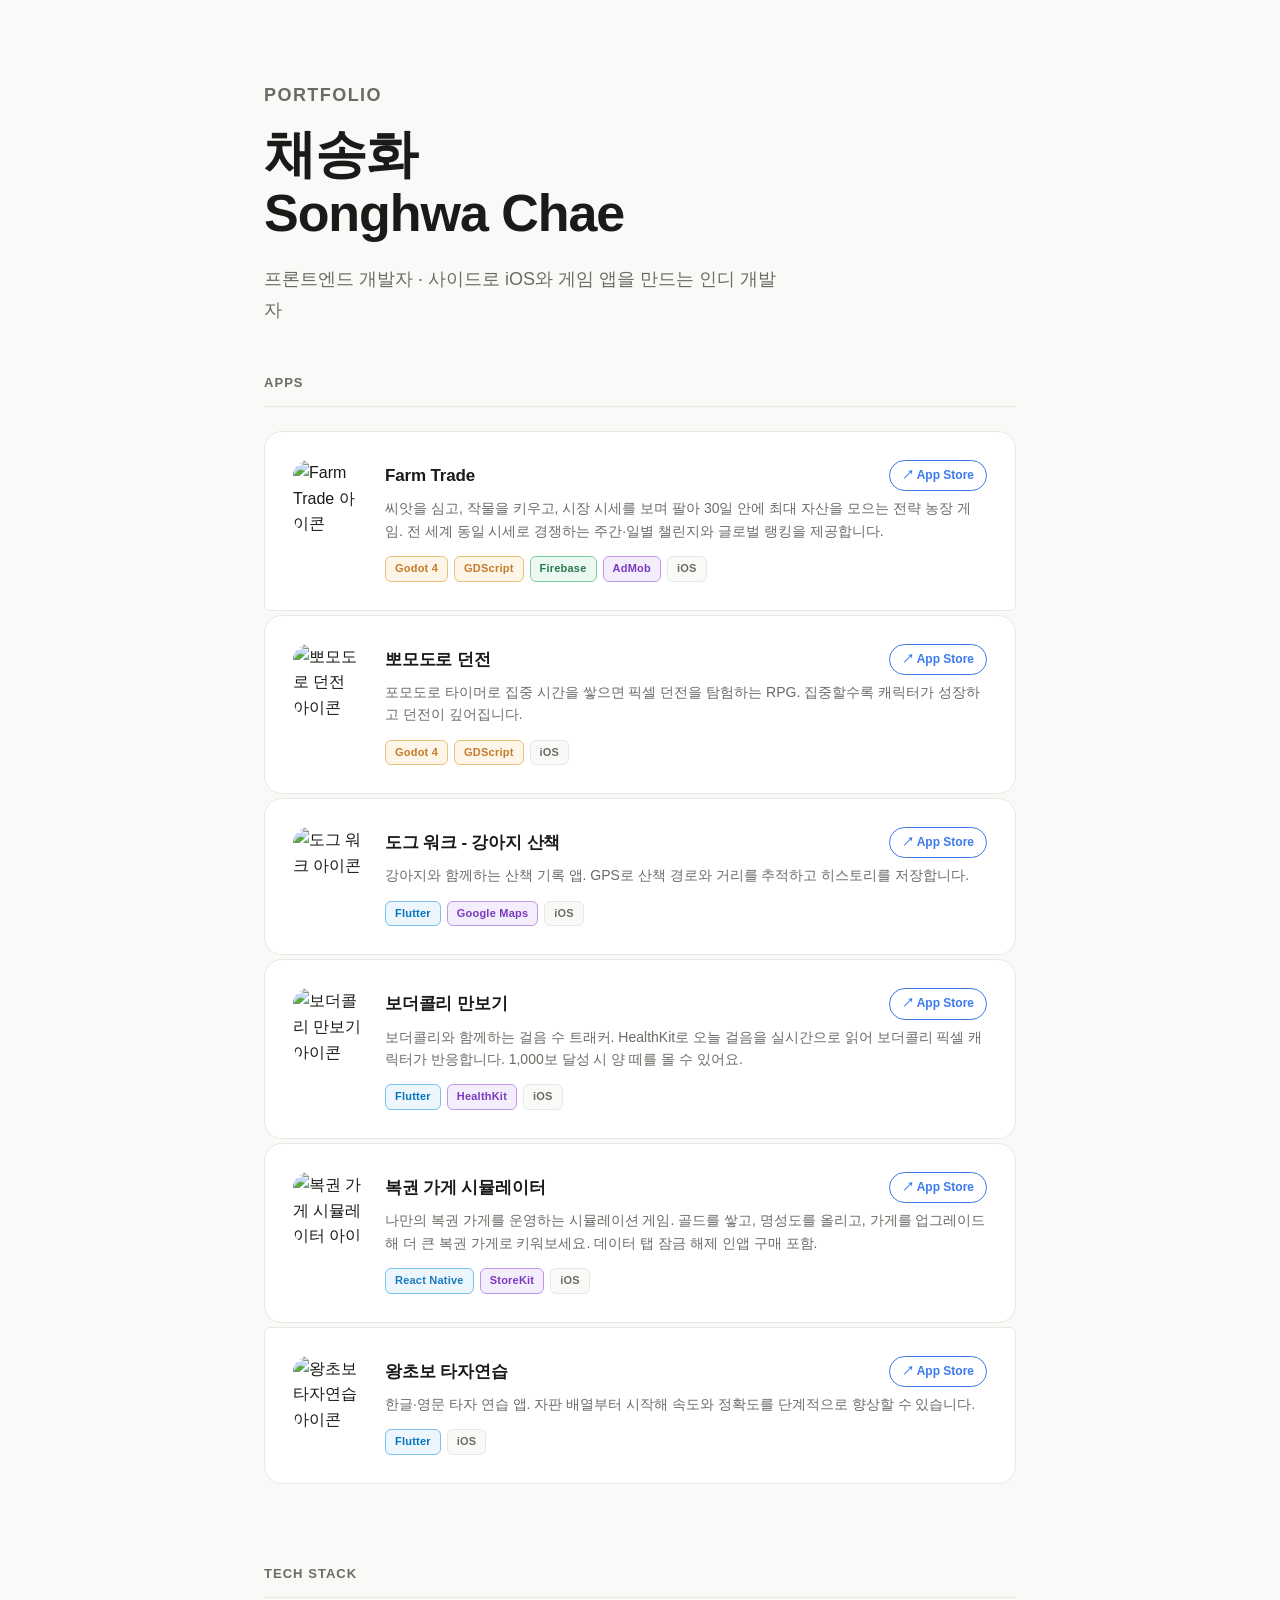
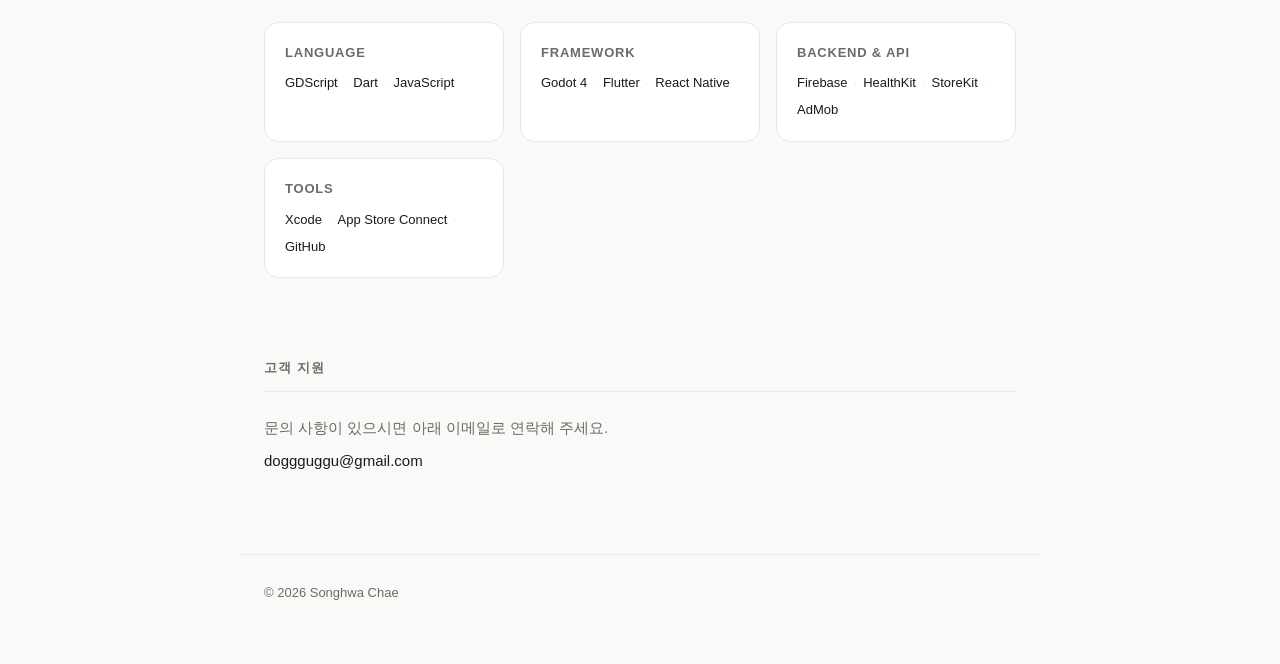
==== index.html @ bf47392e "Add files via upload" ====
<!DOCTYPE html>
<html lang="ko">
<head>
  <meta charset="UTF-8">
  <meta name="viewport" content="width=device-width, initial-scale=1.0">
  <title>Songhwa Chae — iOS & Game Developer</title>
  <meta name="description" content="채송화의 앱 포트폴리오 — iOS와 게임 앱을 만드는 인디 개발자입니다.">
  <style>
    :root {
      --bg: #f9f9f7;
      --surface: #ffffff;
      --border: #e8e8e4;
      --ink: #1a1a18;
      --muted: #6b6b66;
      --accent: #3d7aed;
      --radius: 18px;
    }
    @media (prefers-color-scheme: dark) {
      :root {
        --bg: #141412;
        --surface: #1e1e1c;
        --border: #2e2e2a;
        --ink: #f0f0ec;
        --muted: #9a9a94;
      }
    }

    * { box-sizing: border-box; margin: 0; padding: 0; }

    body {
      font-family: -apple-system, BlinkMacSystemFont, "Helvetica Neue", sans-serif;
      background: var(--bg);
      color: var(--ink);
      line-height: 1.6;
    }

    /* ── Hero ── */
    .hero {
      max-width: 800px;
      margin: 0 auto;
      padding: 80px 24px 48px;
    }
    .hero-label {
      font-size: 13px;
      font-weight: 600;
      letter-spacing: .08em;
      text-transform: uppercase;
      color: var(--accent);
      margin-bottom: 14px;
    }
    .hero h1 {
      font-size: clamp(32px, 6vw, 52px);
      font-weight: 700;
      letter-spacing: -.02em;
      line-height: 1.15;
      margin-bottom: 20px;
    }
    .hero p {
      font-size: 18px;
      color: var(--muted);
      max-width: 520px;
      line-height: 1.7;
    }

    /* ── Section ── */
    section {
      max-width: 800px;
      margin: 0 auto;
      padding: 0 24px 80px;
    }
    .section-title {
      font-size: 13px;
      font-weight: 600;
      letter-spacing: .08em;
      text-transform: uppercase;
      color: var(--muted);
      margin-bottom: 24px;
      padding-bottom: 12px;
      border-bottom: 1px solid var(--border);
    }

    /* ── App Cards ── */
    .apps {
      display: flex;
      flex-direction: column;
      gap: 2px;
    }
    .app-card {
      background: var(--surface);
      border: 1px solid var(--border);
      border-radius: var(--radius);
      padding: 28px 28px;
      display: grid;
      grid-template-columns: 72px 1fr;
      gap: 20px;
      align-items: start;
      transition: box-shadow .15s;
    }
    .app-card:first-child { border-radius: var(--radius) var(--radius) 6px 6px; }
    .app-card:last-child  { border-radius: 6px 6px var(--radius) var(--radius); }
    .app-card:only-child  { border-radius: var(--radius); }
    .app-card:not(:first-child) { margin-top: 2px; }
    .app-card:hover { box-shadow: 0 4px 20px rgba(0,0,0,.08); z-index: 1; position: relative; }

    .app-icon {
      width: 72px;
      height: 72px;
      border-radius: 16px;
      object-fit: cover;
      flex-shrink: 0;
    }
    .app-body {}
    .app-header {
      display: flex;
      align-items: center;
      justify-content: space-between;
      gap: 12px;
      flex-wrap: wrap;
      margin-bottom: 6px;
    }
    .app-name {
      font-size: 17px;
      font-weight: 700;
      letter-spacing: -.01em;
    }
    .app-store-btn {
      display: inline-flex;
      align-items: center;
      gap: 5px;
      font-size: 12px;
      font-weight: 600;
      color: var(--accent);
      text-decoration: none;
      padding: 5px 12px;
      border: 1.5px solid var(--accent);
      border-radius: 20px;
      white-space: nowrap;
      transition: background .15s, color .15s;
      flex-shrink: 0;
    }
    .app-store-btn:hover {
      background: var(--accent);
      color: #fff;
    }
    .app-desc {
      font-size: 14px;
      color: var(--muted);
      margin-bottom: 14px;
      line-height: 1.6;
    }
    .tags {
      display: flex;
      flex-wrap: wrap;
      gap: 6px;
    }
    .tag {
      font-size: 11px;
      font-weight: 600;
      padding: 3px 9px;
      border-radius: 6px;
      background: var(--bg);
      border: 1px solid var(--border);
      color: var(--muted);
      letter-spacing: .02em;
    }
    .tag.engine  { color: #c27c2a; border-color: #e8c07a; background: #fdf6e8; }
    .tag.swift   { color: #d95e2a; border-color: #f4b08a; background: #fef2ec; }
    .tag.flutter { color: #0474bc; border-color: #7ac0f0; background: #edf6fd; }
    .tag.db      { color: #2a7a4f; border-color: #7acca0; background: #ecf9f2; }
    .tag.api     { color: #7a3abf; border-color: #c097e8; background: #f4edfb; }
    .tag.rn      { color: #1a7abf; border-color: #7ac4f0; background: #edf6fd; }
    @media (prefers-color-scheme: dark) {
      .tag.engine  { background: #2a1e08; border-color: #5c4010; color: #e0aa50; }
      .tag.swift   { background: #2a1208; border-color: #6a2e10; color: #f08060; }
      .tag.flutter { background: #081828; border-color: #104868; color: #60b8f0; }
      .tag.db      { background: #082018; border-color: #104830; color: #60c890; }
      .tag.api     { background: #180828; border-color: #401868; color: #c080f0; }
      .tag.rn      { background: #081828; border-color: #104868; color: #60b8f0; }
    }

    /* ── Skills ── */
    .skills-grid {
      display: grid;
      grid-template-columns: repeat(auto-fill, minmax(220px, 1fr));
      gap: 16px;
    }
    .skill-card {
      background: var(--surface);
      border: 1px solid var(--border);
      border-radius: 14px;
      padding: 20px;
    }
    .skill-card h3 {
      font-size: 13px;
      font-weight: 700;
      color: var(--muted);
      text-transform: uppercase;
      letter-spacing: .06em;
      margin-bottom: 10px;
    }
    .skill-list {
      display: flex;
      flex-wrap: wrap;
      gap: 6px;
    }
    .skill-item {
      font-size: 13px;
      font-weight: 500;
      color: var(--ink);
    }
    .skill-item::after { content: "·"; margin-left: 6px; color: var(--border); }
    .skill-item:last-child::after { display: none; }

    /* ── Support ── */
    .support-links {
      display: flex;
      flex-direction: column;
      gap: 2px;
    }
    .support-row {
      display: flex;
      align-items: center;
      justify-content: space-between;
      padding: 18px 22px;
      background: var(--surface);
      border: 1px solid var(--border);
      border-radius: 6px;
      text-decoration: none;
      color: var(--ink);
      font-size: 15px;
      transition: background .12s;
    }
    .support-row:first-child { border-radius: var(--radius) var(--radius) 6px 6px; }
    .support-row:last-child  { border-radius: 6px 6px var(--radius) var(--radius); }
    .support-row:hover { background: var(--bg); }
    .support-row span { color: var(--muted); font-size: 18px; }
    .support-app-name { font-weight: 600; }
    .support-sub { font-size: 13px; color: var(--muted); margin-top: 2px; }

    /* ── Footer ── */
    footer {
      max-width: 800px;
      margin: 0 auto;
      padding: 0 24px 60px;
      display: flex;
      align-items: center;
      justify-content: space-between;
      flex-wrap: wrap;
      gap: 12px;
      border-top: 1px solid var(--border);
      padding-top: 28px;
    }
    footer p { font-size: 13px; color: var(--muted); }
    footer a { color: var(--muted); text-decoration: none; font-size: 13px; }
    footer a:hover { color: var(--ink); }
    .footer-links { display: flex; gap: 20px; }

    /* ── Support ── */
    .support-card-text {
      font-size: 15px;
      color: var(--muted);
      line-height: 1.6;
      margin-bottom: 8px;
    }
    .support-email {
      font-size: 15px;
      color: var(--ink);
      user-select: all;
    }

    @media (max-width: 520px) {
      .app-card {
        grid-template-columns: 56px 1fr;
        gap: 14px;
        padding: 20px;
      }
      .app-icon { width: 56px; height: 56px; border-radius: 12px; }
      .hero { padding: 56px 20px 36px; }
      section { padding: 0 20px 60px; }
    }
  </style>
</head>
<body>

  <!-- Hero -->
  <div class="hero">
    <p class="hero-label">Portfolio</p>
    <h1>채송화<br>Songhwa Chae</h1>
    <p>프론트엔드 개발자 · 사이드로 iOS와 게임 앱을 만드는 인디 개발자</p>
  </div>

  <!-- Apps -->
  <section>
    <p class="section-title">Apps</p>
    <div class="apps">

      <!-- Farm Trade -->
      <div class="app-card">
        <img class="app-icon" src="icons/farmtrade.png" alt="Farm Trade 아이콘">
        <div class="app-body">
          <div class="app-header">
            <span class="app-name">Farm Trade</span>
            <a class="app-store-btn" href="https://apps.apple.com/kr/app/id6774788641" target="_blank">
              ↗ App Store
            </a>
          </div>
          <p class="app-desc">씨앗을 심고, 작물을 키우고, 시장 시세를 보며 팔아 30일 안에 최대 자산을 모으는 전략 농장 게임. 전 세계 동일 시세로 경쟁하는 주간·일별 챌린지와 글로벌 랭킹을 제공합니다.</p>
          <div class="tags">
            <span class="tag engine">Godot 4</span>
            <span class="tag engine">GDScript</span>
            <span class="tag db">Firebase</span>
            <span class="tag api">AdMob</span>
            <span class="tag">iOS</span>
          </div>
        </div>
      </div>

      <!-- Pomodoro Dungeon -->
      <div class="app-card">
        <img class="app-icon" src="icons/pomodoro.png" alt="뽀모도로 던전 아이콘">
        <div class="app-body">
          <div class="app-header">
            <span class="app-name">뽀모도로 던전</span>
            <a class="app-store-btn" href="https://apps.apple.com/kr/app/%EB%BD%80%EB%AA%A8%EB%8F%84%EB%A1%9C-%EB%8D%98%EC%A0%84/id6772534621" target="_blank">
              ↗ App Store
            </a>
          </div>
          <p class="app-desc">포모도로 타이머로 집중 시간을 쌓으면 픽셀 던전을 탐험하는 RPG. 집중할수록 캐릭터가 성장하고 던전이 깊어집니다.</p>
          <div class="tags">
            <span class="tag engine">Godot 4</span>
            <span class="tag engine">GDScript</span>
            <span class="tag">iOS</span>
          </div>
        </div>
      </div>

      <!-- 도그 워크 -->
      <div class="app-card">
        <img class="app-icon" src="icons/dogwalk.png" alt="도그 워크 아이콘">
        <div class="app-body">
          <div class="app-header">
            <span class="app-name">도그 워크 - 강아지 산책</span>
            <a class="app-store-btn" href="https://apps.apple.com/kr/app/%EB%8F%84%EA%B7%B8-%EC%9B%8C%ED%81%AC-%EA%B0%95%EC%95%84%EC%A7%80-%EC%82%B0%EC%B1%85/id6771354024" target="_blank">
              ↗ App Store
            </a>
          </div>
          <p class="app-desc">강아지와 함께하는 산책 기록 앱. GPS로 산책 경로와 거리를 추적하고 히스토리를 저장합니다.</p>
          <div class="tags">
            <span class="tag flutter">Flutter</span>
            <span class="tag api">Google Maps</span>
            <span class="tag">iOS</span>
          </div>
        </div>
      </div>

      <!-- 보더콜리 만보기 -->
      <div class="app-card">
        <img class="app-icon" src="icons/border.png" alt="보더콜리 만보기 아이콘">
        <div class="app-body">
          <div class="app-header">
            <span class="app-name">보더콜리 만보기</span>
            <a class="app-store-btn" href="https://apps.apple.com/kr/app/%EB%B3%B4%EB%8D%94%EC%BD%9C%EB%A6%AC-%EB%A7%8C%EB%B3%B4%EA%B8%B0/id6773739392" target="_blank">
              ↗ App Store
            </a>
          </div>
          <p class="app-desc">보더콜리와 함께하는 걸음 수 트래커. HealthKit로 오늘 걸음을 실시간으로 읽어 보더콜리 픽셀 캐릭터가 반응합니다. 1,000보 달성 시 양 떼를 몰 수 있어요.</p>
          <div class="tags">
            <span class="tag flutter">Flutter</span>
            <span class="tag api">HealthKit</span>
            <span class="tag">iOS</span>
          </div>
        </div>
      </div>

      <!-- 복권 가게 시뮬레이터 -->
      <div class="app-card">
        <img class="app-icon" src="icons/lotto.png" alt="복권 가게 시뮬레이터 아이콘">
        <div class="app-body">
          <div class="app-header">
            <span class="app-name">복권 가게 시뮬레이터</span>
            <a class="app-store-btn" href="https://apps.apple.com/kr/app/%EB%B3%B5%EA%B6%8C-%EA%B0%80%EA%B2%8C-%EC%8B%9C%EB%AE%AC%EB%A0%88%EC%9D%B4%ED%84%B0/id6772916627" target="_blank">
              ↗ App Store
            </a>
          </div>
          <p class="app-desc">나만의 복권 가게를 운영하는 시뮬레이션 게임. 골드를 쌓고, 명성도를 올리고, 가게를 업그레이드해 더 큰 복권 가게로 키워보세요. 데이터 탭 잠금 해제 인앱 구매 포함.</p>
          <div class="tags">
            <span class="tag rn">React Native</span>
            <span class="tag api">StoreKit</span>
            <span class="tag">iOS</span>
          </div>
        </div>
      </div>

      <!-- 왕초보 타자연습 -->
      <div class="app-card">
        <img class="app-icon" src="icons/typing.png" alt="왕초보 타자연습 아이콘">
        <div class="app-body">
          <div class="app-header">
            <span class="app-name">왕초보 타자연습</span>
            <a class="app-store-btn" href="https://apps.apple.com/kr/app/%EC%99%95%EC%B4%88%EB%B3%B4-%ED%83%80%EC%9E%90%EC%97%B0%EC%8A%B5/id6770530839" target="_blank">
              ↗ App Store
            </a>
          </div>
          <p class="app-desc">한글·영문 타자 연습 앱. 자판 배열부터 시작해 속도와 정확도를 단계적으로 향상할 수 있습니다.</p>
          <div class="tags">
            <span class="tag flutter">Flutter</span>
            <span class="tag">iOS</span>
          </div>
        </div>
      </div>

    </div>
  </section>

  <!-- Skills -->
  <section>
    <p class="section-title">Tech Stack</p>
    <div class="skills-grid">
      <div class="skill-card">
        <h3>Language</h3>
        <div class="skill-list">
          <span class="skill-item">GDScript</span>
          <span class="skill-item">Dart</span>
          <span class="skill-item">JavaScript</span>
        </div>
      </div>
      <div class="skill-card">
        <h3>Framework</h3>
        <div class="skill-list">
          <span class="skill-item">Godot 4</span>
          <span class="skill-item">Flutter</span>
          <span class="skill-item">React Native</span>
        </div>
      </div>
      <div class="skill-card">
        <h3>Backend & API</h3>
        <div class="skill-list">
          <span class="skill-item">Firebase</span>
          <span class="skill-item">HealthKit</span>
          <span class="skill-item">StoreKit</span>
          <span class="skill-item">AdMob</span>
        </div>
      </div>
      <div class="skill-card">
        <h3>Tools</h3>
        <div class="skill-list">
          <span class="skill-item">Xcode</span>
          <span class="skill-item">App Store Connect</span>
          <span class="skill-item">GitHub</span>
        </div>
      </div>
    </div>
  </section>

  <!-- Customer Support -->
  <section>
    <p class="section-title">고객 지원</p>
    <p class="support-card-text">문의 사항이 있으시면 아래 이메일로 연락해 주세요.</p>
    <span class="support-email">doggguggu@gmail.com</span>
  </section>

  <!-- Footer -->
  <footer>
    <p>© 2026 Songhwa Chae</p>
  </footer>

</body>
</html>
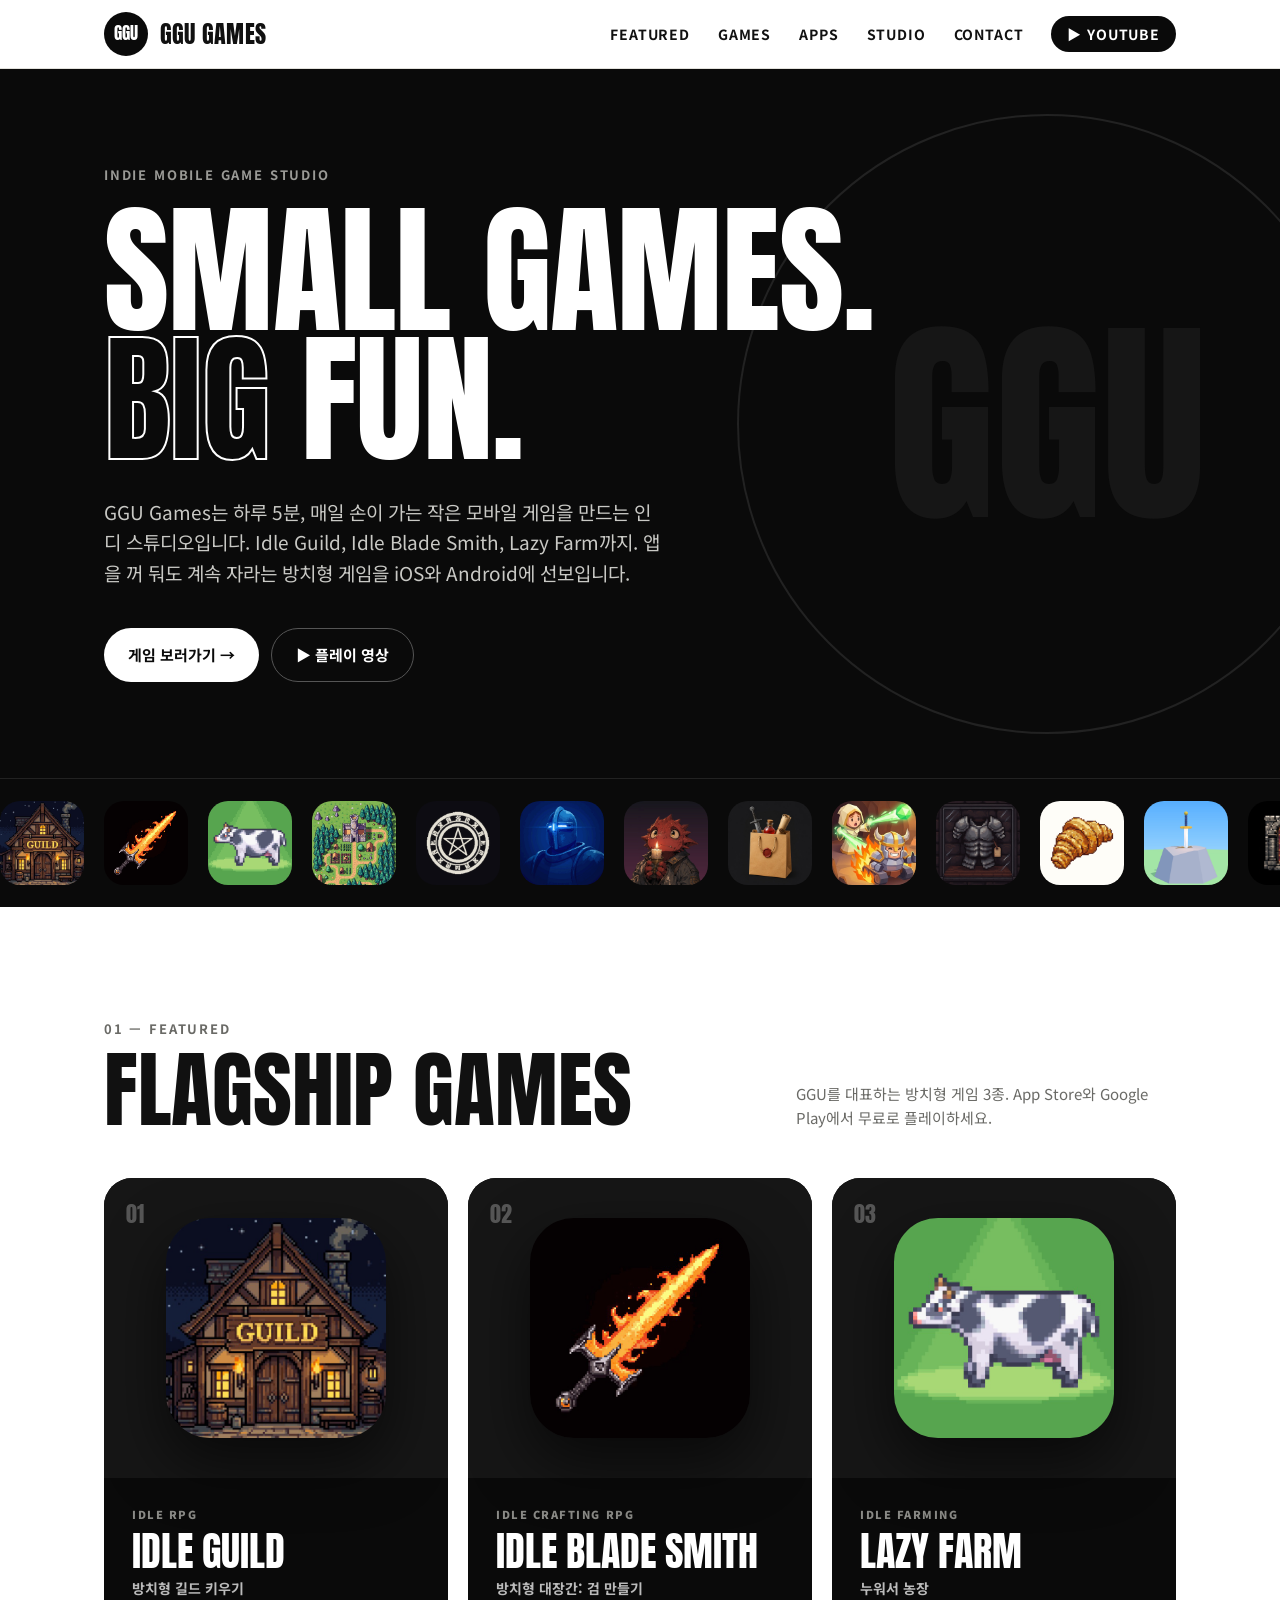
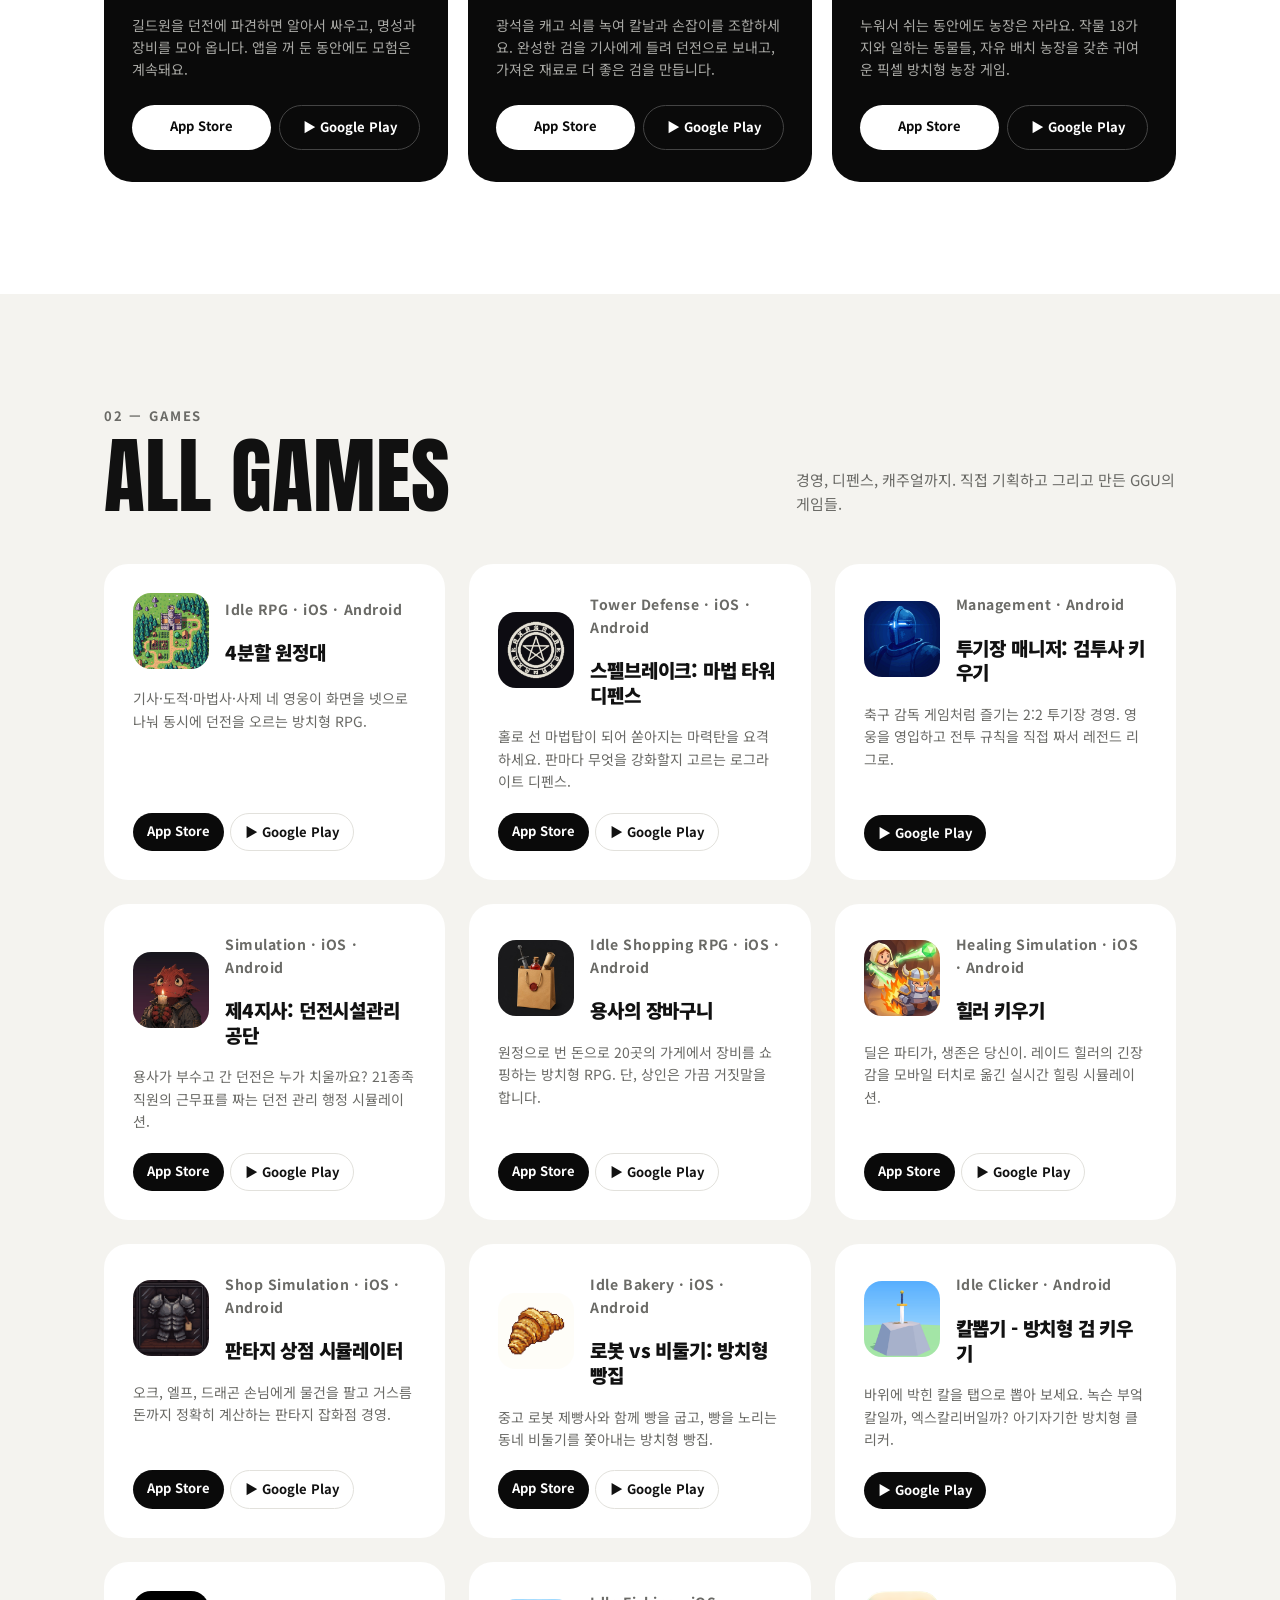
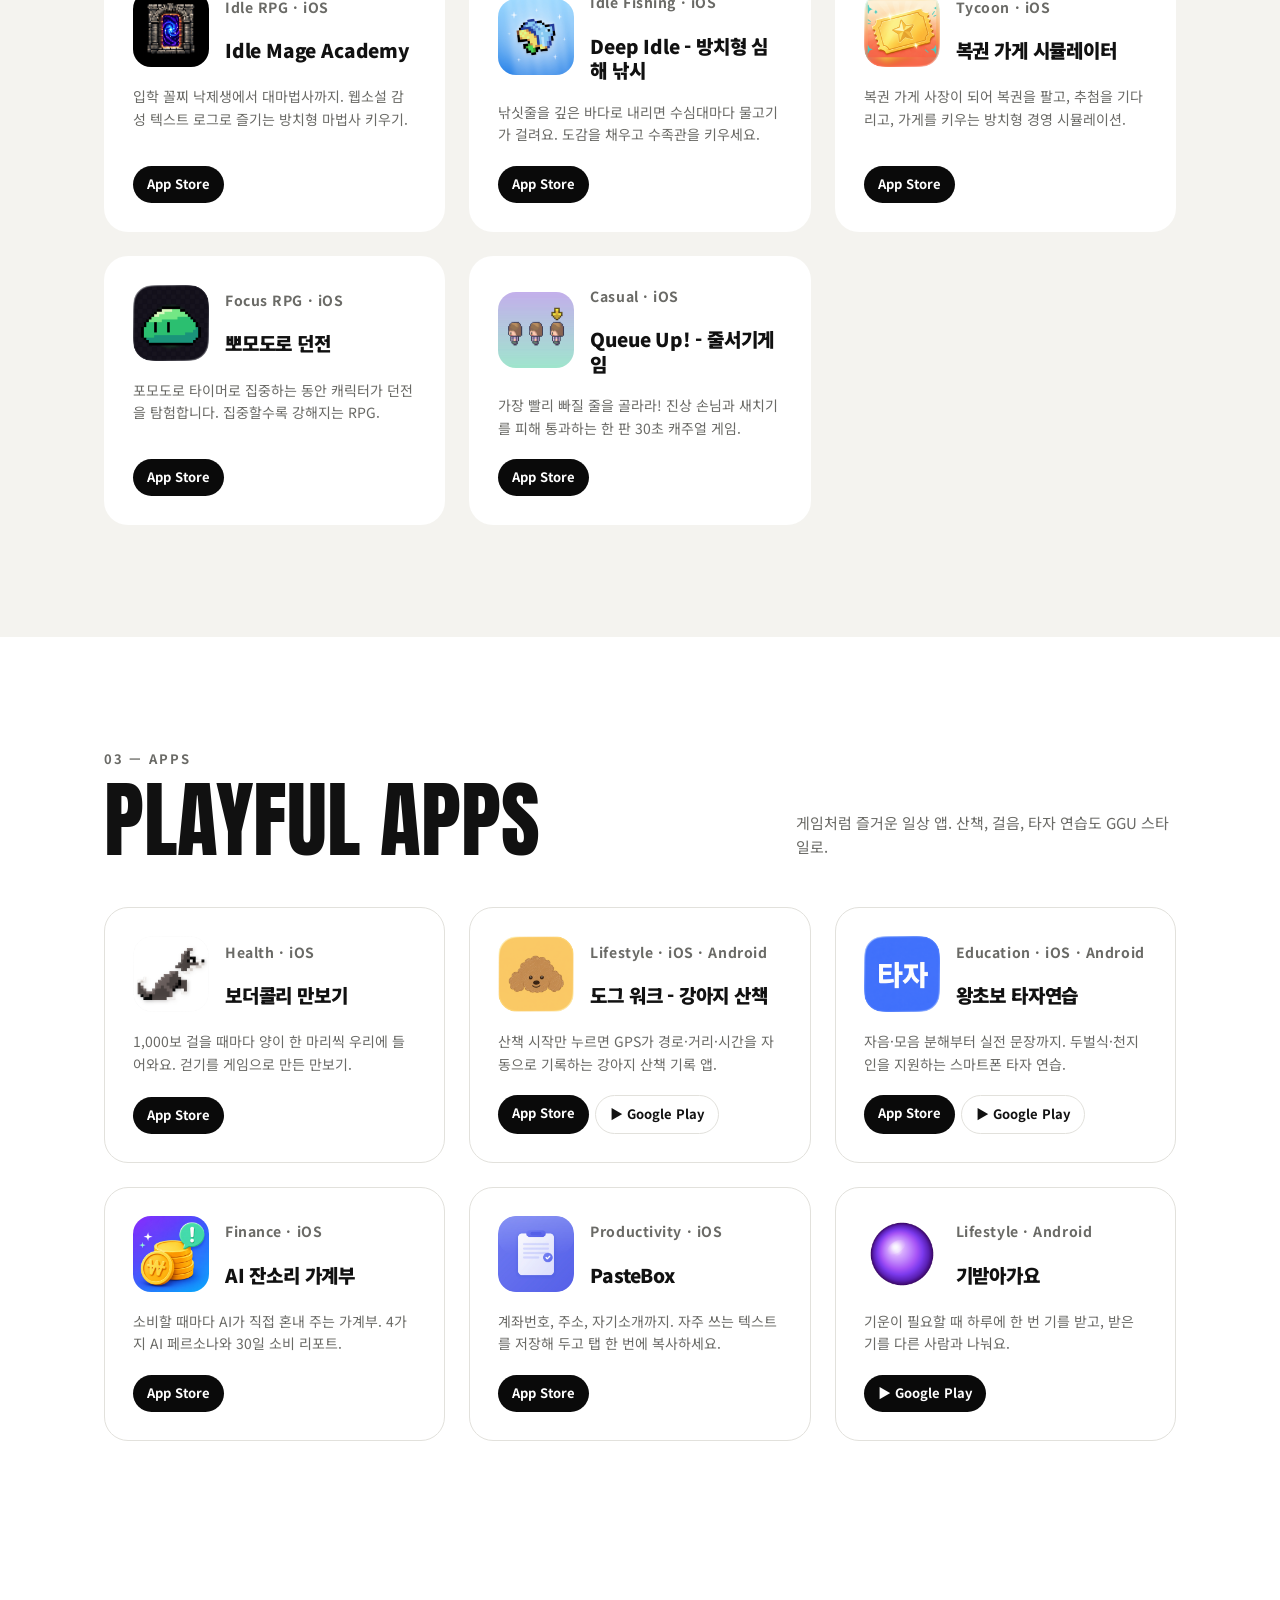
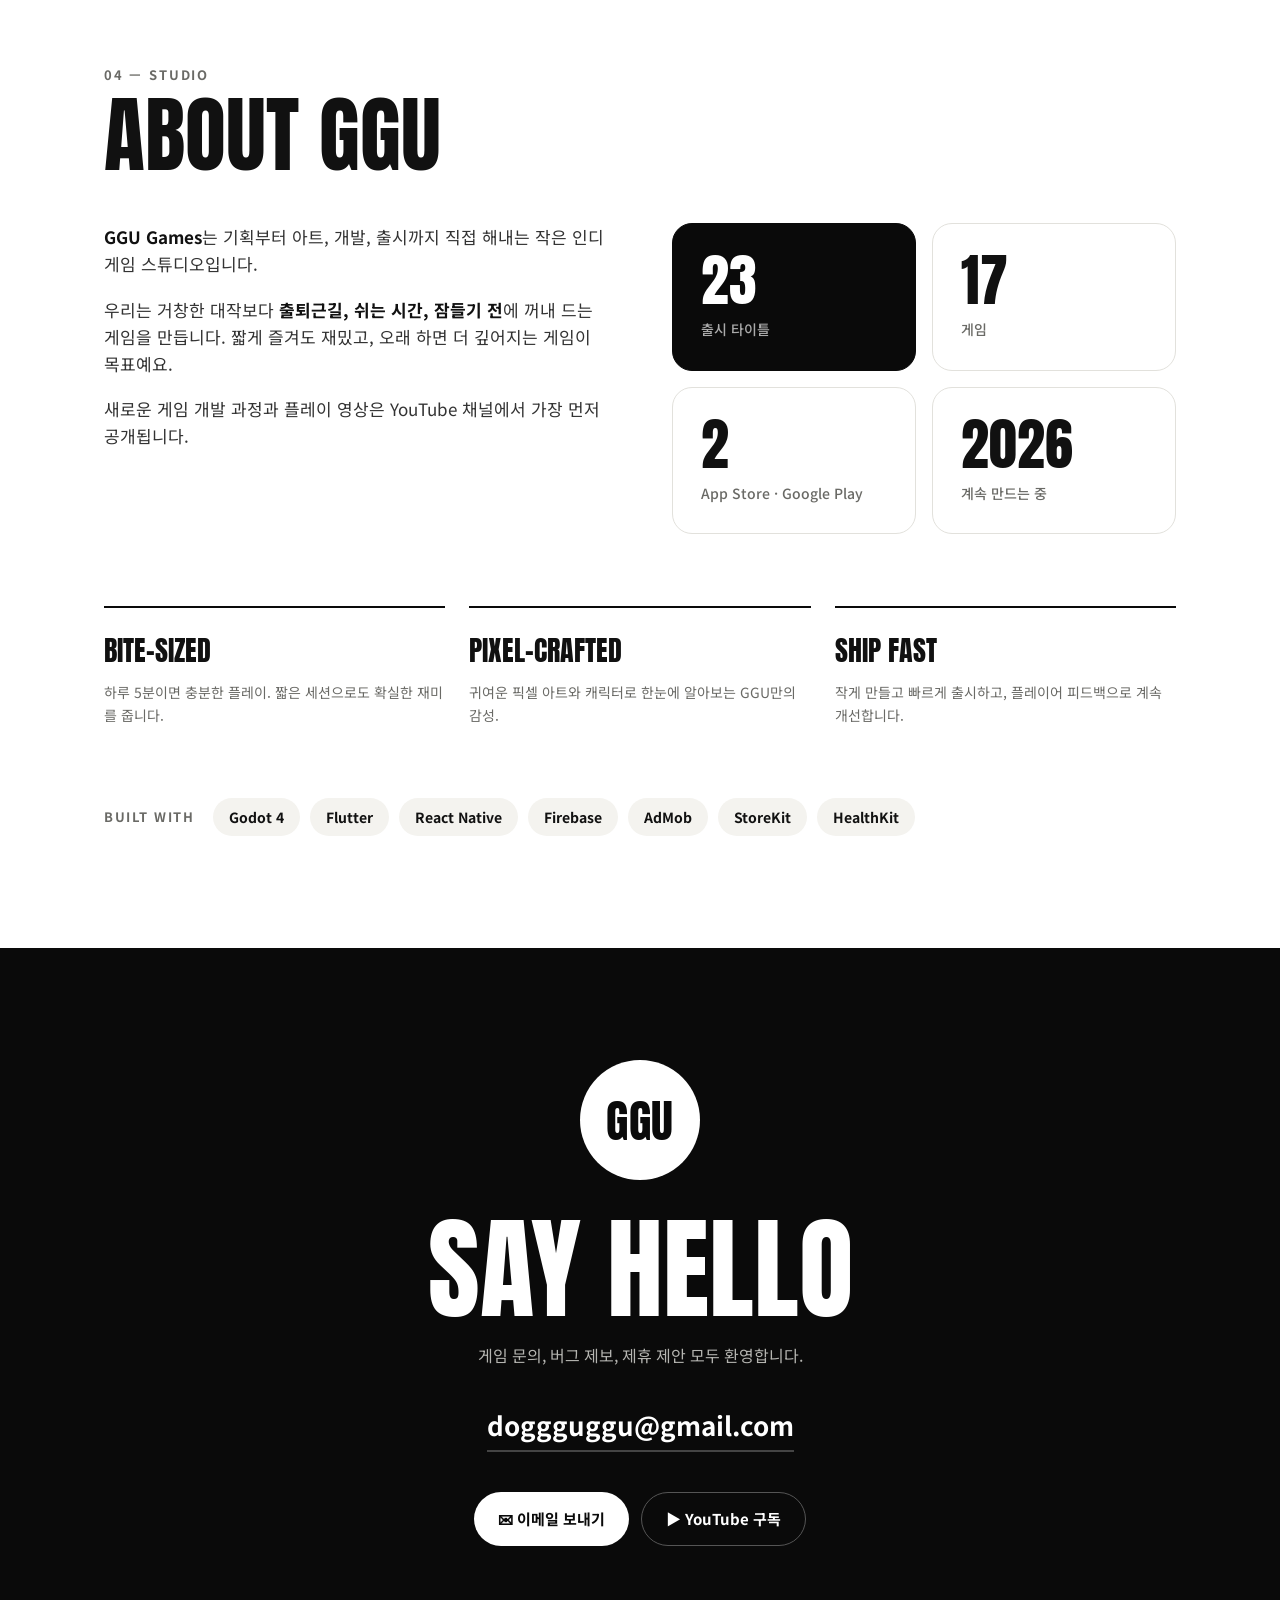
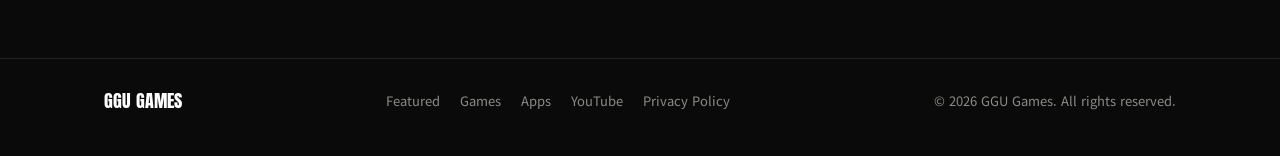
==== commit 34ae8d4b: "Redesign homepage as GGU Games company site - Monochrome brand style based on the GGU logo - Flagshi" ====
--- a/index.html
+++ b/index.html
@@ -3,465 +3,723 @@
 <head>
   <meta charset="UTF-8">
   <meta name="viewport" content="width=device-width, initial-scale=1.0">
-  <title>Songhwa Chae — iOS & Game Developer</title>
-  <meta name="description" content="채송화의 앱 포트폴리오 — iOS와 게임 앱을 만드는 인디 개발자입니다.">
+  <title>GGU Games — Indie Mobile Game Studio</title>
+  <meta name="description" content="GGU Games는 매일 손이 가는 작은 모바일 게임과 앱을 만드는 인디 스튜디오입니다.">
+  <meta property="og:title" content="GGU Games">
+  <meta property="og:description" content="Indie mobile games by GGU.">
+  <meta property="og:image" content="https://shwach.github.io/icons/guild.jpg">
+  <link rel="icon" href="data:image/svg+xml,%3Csvg xmlns='http://www.w3.org/2000/svg' viewBox='0 0 100 100'%3E%3Ccircle cx='50' cy='50' r='50'/%3E%3Ctext x='50' y='66' font-family='Impact,Arial Narrow,sans-serif' font-size='44' font-weight='700' fill='white' text-anchor='middle'%3EGGU%3C/text%3E%3C/svg%3E">
+  <link rel="preconnect" href="https://fonts.googleapis.com">
+  <link rel="preconnect" href="https://fonts.gstatic.com" crossorigin>
+  <link href="https://fonts.googleapis.com/css2?family=Anton&family=Noto+Sans+KR:wght@400;500;700;900&display=swap" rel="stylesheet">
   <style>
     :root {
-      --bg: #f9f9f7;
-      --surface: #ffffff;
-      --border: #e8e8e4;
-      --ink: #1a1a18;
-      --muted: #6b6b66;
-      --accent: #3d7aed;
-      --radius: 18px;
-    }
-    @media (prefers-color-scheme: dark) {
-      :root {
-        --bg: #141412;
-        --surface: #1e1e1c;
-        --border: #2e2e2a;
-        --ink: #f0f0ec;
-        --muted: #9a9a94;
-      }
-    }
-
+      --black: #0a0a0a;
+      --ink: #111;
+      --white: #fff;
+      --paper: #f4f3ef;
+      --muted: #6a6a66;
+      --line: #e2e1dc;
+      --max: 1120px;
+      --display: "Anton", "Impact", "Arial Narrow", sans-serif;
+      --body: "Noto Sans KR", -apple-system, BlinkMacSystemFont, sans-serif;
+    }
     * { box-sizing: border-box; margin: 0; padding: 0; }
-
+    html { scroll-behavior: smooth; }
     body {
-      font-family: -apple-system, BlinkMacSystemFont, "Helvetica Neue", sans-serif;
-      background: var(--bg);
+      font-family: var(--body);
+      background: var(--white);
       color: var(--ink);
       line-height: 1.6;
-    }
+      -webkit-font-smoothing: antialiased;
+    }
+    a { color: inherit; }
+    img { display: block; }
+    .wrap { max-width: var(--max); margin: 0 auto; padding: 0 24px; }
+
+    /* ── Logo ── */
+    .logo {
+      width: 44px; height: 44px;
+      border-radius: 50%;
+      background: var(--black);
+      color: var(--white);
+      display: grid; place-items: center;
+      font-family: var(--display);
+      font-size: 17px;
+      letter-spacing: .01em;
+      flex-shrink: 0;
+    }
+    .logo.inverse { background: var(--white); color: var(--black); }
+
+    /* ── Header ── */
+    header {
+      position: sticky; top: 0; z-index: 50;
+      background: rgba(255,255,255,.9);
+      backdrop-filter: saturate(180%) blur(12px);
+      -webkit-backdrop-filter: saturate(180%) blur(12px);
+      border-bottom: 1px solid var(--line);
+    }
+    .nav {
+      height: 68px;
+      display: flex; align-items: center; justify-content: space-between; gap: 16px;
+    }
+    .brand { display: flex; align-items: center; gap: 12px; text-decoration: none; }
+    .brand-name { font-family: var(--display); font-size: 24px; letter-spacing: .01em; }
+    .nav-links { display: flex; align-items: center; gap: 28px; list-style: none; }
+    .nav-links a {
+      text-decoration: none; font-size: 14px; font-weight: 700;
+      text-transform: uppercase; letter-spacing: .06em;
+    }
+    .nav-links a:hover { opacity: .55; }
+    .nav-yt {
+      background: var(--black); color: var(--white) !important;
+      padding: 8px 16px; border-radius: 999px;
+    }
+    .nav-yt:hover { opacity: .8 !important; }
 
     /* ── Hero ── */
     .hero {
-      max-width: 800px;
-      margin: 0 auto;
-      padding: 80px 24px 48px;
-    }
-    .hero-label {
+      background: var(--black);
+      color: var(--white);
+      overflow: hidden;
+      position: relative;
+    }
+    .hero .wrap { padding-top: 96px; padding-bottom: 96px; position: relative; z-index: 1; }
+    .eyebrow {
+      font-size: 13px; font-weight: 700; letter-spacing: .14em; text-transform: uppercase;
+      color: #9a9a96; margin-bottom: 20px;
+    }
+    .hero h1 {
+      font-family: var(--display);
+      font-weight: 400;
+      font-size: clamp(56px, 11vw, 148px);
+      line-height: .92;
+      letter-spacing: -.005em;
+      text-transform: uppercase;
+      margin-bottom: 32px;
+    }
+    .hero h1 .outline { color: transparent; -webkit-text-stroke: 2px var(--white); }
+    .hero p.lead {
+      font-size: clamp(16px, 2vw, 19px);
+      color: #c9c9c5;
+      max-width: 560px;
+      margin-bottom: 40px;
+    }
+    .cta-row { display: flex; flex-wrap: wrap; gap: 12px; }
+    .btn {
+      display: inline-flex; align-items: center; gap: 8px;
+      padding: 14px 24px; border-radius: 999px;
+      font-weight: 700; font-size: 15px; text-decoration: none;
+      transition: transform .15s, background .15s, color .15s;
+    }
+    .btn:hover { transform: translateY(-2px); }
+    .btn-white { background: var(--white); color: var(--black); }
+    .btn-ghost { border: 1.5px solid #555; color: var(--white); }
+    .btn-ghost:hover { border-color: var(--white); }
+    .hero-mark {
+      position: absolute; right: -6vw; top: 50%; transform: translateY(-50%);
+      width: min(52vw, 620px); aspect-ratio: 1;
+      border-radius: 50%;
+      border: 2px solid #222;
+      display: grid; place-items: center;
+      font-family: var(--display);
+      font-size: min(18vw, 220px);
+      color: #161616;
+      pointer-events: none;
+      user-select: none;
+    }
+
+    /* ── Marquee ── */
+    .marquee {
+      background: var(--black);
+      border-top: 1px solid #222;
+      overflow: hidden;
+      padding: 22px 0;
+    }
+    .marquee-track {
+      display: flex; gap: 20px; width: max-content;
+      animation: scroll 40s linear infinite;
+    }
+    .marquee img { width: 84px; height: 84px; border-radius: 20px; }
+    @keyframes scroll { to { transform: translateX(-50%); } }
+    @media (prefers-reduced-motion: reduce) { .marquee-track { animation: none; } }
+
+    /* ── Sections ── */
+    section { padding: 112px 0; }
+    section.alt { background: var(--paper); }
+    .sec-head {
+      display: flex; align-items: flex-end; justify-content: space-between; gap: 24px;
+      flex-wrap: wrap;
+      margin-bottom: 48px;
+    }
+    .sec-num { font-size: 13px; font-weight: 700; letter-spacing: .14em; color: var(--muted); margin-bottom: 10px; }
+    .sec-title {
+      font-family: var(--display); font-weight: 400;
+      font-size: clamp(44px, 7vw, 84px);
+      line-height: .95; text-transform: uppercase;
+    }
+    .sec-desc { max-width: 380px; color: var(--muted); font-size: 15px; }
+
+    /* ── Flagship ── */
+    .feat-grid { display: grid; grid-template-columns: repeat(3, 1fr); gap: 20px; }
+    .feat {
+      background: var(--black); color: var(--white);
+      border-radius: 28px; overflow: hidden;
+      display: flex; flex-direction: column;
+      transition: transform .2s;
+    }
+    .feat:hover { transform: translateY(-6px); }
+    .feat-art { position: relative; background: #161616; padding: 40px; display: grid; place-items: center; }
+    .feat-art img {
+      width: 100%; max-width: 220px; aspect-ratio: 1; object-fit: cover;
+      border-radius: 44px; box-shadow: 0 24px 60px rgba(0,0,0,.6);
+    }
+    .feat-no { position: absolute; top: 18px; left: 22px; font-family: var(--display); font-size: 22px; color: #555; }
+    .feat-body { padding: 28px 28px 32px; display: flex; flex-direction: column; flex: 1; }
+    .feat-genre { font-size: 11px; font-weight: 900; letter-spacing: .14em; text-transform: uppercase; color: #8a8a86; margin-bottom: 8px; }
+    .feat h3 { font-family: var(--display); font-weight: 400; font-size: 40px; line-height: 1; text-transform: uppercase; }
+    .feat-ko { font-size: 14px; font-weight: 700; color: #bbb; margin: 6px 0 14px; }
+    .feat-desc { font-size: 14px; color: #a9a9a5; margin-bottom: 24px; flex: 1; }
+    .store-row { display: flex; flex-wrap: wrap; gap: 8px; }
+    .store-btn {
+      flex: 1; text-align: center; white-space: nowrap;
+      padding: 11px 14px; border-radius: 999px;
+      font-size: 13px; font-weight: 700; text-decoration: none;
+      background: var(--white); color: var(--black);
+    }
+    .store-btn + .store-btn { background: transparent; color: var(--white); border: 1.5px solid #444; }
+    .store-btn:hover { opacity: .85; }
+
+    /* ── Game grid ── */
+    .grid { display: grid; grid-template-columns: repeat(auto-fill, minmax(300px, 1fr)); gap: 24px; }
+    .card {
+      background: var(--white);
+      border: 1px solid var(--line);
+      border-radius: 24px;
+      padding: 28px;
+      display: flex; flex-direction: column;
+      transition: transform .2s, box-shadow .2s;
+    }
+    section.alt .card { border-color: transparent; }
+    .card:hover { transform: translateY(-4px); box-shadow: 0 18px 40px rgba(0,0,0,.08); }
+    .card-top { display: flex; align-items: center; gap: 16px; margin-bottom: 18px; }
+    .card img { width: 76px; height: 76px; border-radius: 18px; object-fit: cover; }
+    .card-genre { font-size: 12px; font-weight: 700; color: var(--muted); letter-spacing: .04em; }
+    .card h3 { font-size: 19px; font-weight: 900; letter-spacing: -.01em; line-height: 1.3; }
+    .card p { font-size: 14px; color: var(--muted); margin-bottom: 20px; flex: 1; }
+    .card .store-row { gap: 6px; }
+    .card-foot { display: flex; align-items: center; justify-content: space-between; gap: 12px; flex-wrap: wrap; }
+    .store-link {
+      font-size: 13px; font-weight: 700; text-decoration: none;
+      padding: 8px 14px; border-radius: 999px;
+      background: var(--black); color: var(--white);
+      white-space: nowrap;
+    }
+    .store-link + .store-link { background: transparent; color: var(--ink); border: 1.5px solid var(--line); }
+    .store-link:hover { opacity: .8; }
+    .tags { display: flex; flex-wrap: wrap; gap: 6px; }
+    .tag {
+      font-size: 11px; font-weight: 700; padding: 3px 9px;
+      border-radius: 6px; border: 1px solid var(--line); color: var(--muted);
+    }
+
+    /* ── Studio ── */
+    .studio {
+      display: grid; grid-template-columns: 1fr 1fr; gap: 64px; align-items: start;
+    }
+    .studio-text p { font-size: 17px; margin-bottom: 18px; color: #333; }
+    .studio-text strong { color: var(--ink); }
+    .stats { display: grid; grid-template-columns: 1fr 1fr; gap: 16px; }
+    .stat {
+      border: 1px solid var(--line); border-radius: 20px; padding: 28px;
+    }
+    .stat b {
+      display: block; font-family: var(--display); font-weight: 400;
+      font-size: 56px; line-height: 1; margin-bottom: 8px;
+    }
+    .stat span { font-size: 14px; color: var(--muted); font-weight: 500; }
+    .stat.dark { background: var(--black); color: var(--white); border-color: var(--black); }
+    .stat.dark span { color: #aaa; }
+
+    .values { display: grid; grid-template-columns: repeat(3, 1fr); gap: 24px; margin-top: 72px; }
+    .value { border-top: 2px solid var(--black); padding-top: 20px; }
+    .value h4 { font-family: var(--display); font-weight: 400; font-size: 28px; text-transform: uppercase; margin-bottom: 8px; }
+    .value p { font-size: 14px; color: var(--muted); }
+
+    .stack { margin-top: 72px; display: flex; flex-wrap: wrap; gap: 10px; align-items: center; }
+    .stack-label { font-size: 13px; font-weight: 700; letter-spacing: .12em; color: var(--muted); margin-right: 8px; }
+    .chip {
+      font-size: 14px; font-weight: 700; padding: 8px 16px;
+      border-radius: 999px; background: var(--paper);
+    }
+
+    /* ── Contact ── */
+    .contact { background: var(--black); color: var(--white); text-align: center; }
+    .contact .logo { width: 120px; height: 120px; font-size: 46px; margin: 0 auto 36px; }
+    .contact h2 {
+      font-family: var(--display); font-weight: 400;
+      font-size: clamp(48px, 9vw, 112px); line-height: .95; text-transform: uppercase;
+      margin-bottom: 20px;
+    }
+    .contact p { color: #b5b5b1; margin-bottom: 36px; }
+    .contact .cta-row { justify-content: center; }
+    .mail { font-size: clamp(18px, 3vw, 26px); font-weight: 700; text-decoration: none; border-bottom: 2px solid #444; padding-bottom: 4px; display: inline-block; margin-bottom: 40px; }
+    .mail:hover { border-color: var(--white); }
+
+    /* ── Footer ── */
+    footer { background: var(--black); color: #8a8a86; border-top: 1px solid #222; }
+    footer .wrap {
+      padding-top: 28px; padding-bottom: 40px;
+      display: flex; align-items: center; justify-content: space-between; gap: 16px; flex-wrap: wrap;
       font-size: 13px;
-      font-weight: 600;
-      letter-spacing: .08em;
-      text-transform: uppercase;
-      color: var(--accent);
-      margin-bottom: 14px;
-    }
-    .hero h1 {
-      font-size: clamp(32px, 6vw, 52px);
-      font-weight: 700;
-      letter-spacing: -.02em;
-      line-height: 1.15;
-      margin-bottom: 20px;
-    }
-    .hero p {
-      font-size: 18px;
-      color: var(--muted);
-      max-width: 520px;
-      line-height: 1.7;
-    }
-
-    /* ── Section ── */
-    section {
-      max-width: 800px;
-      margin: 0 auto;
-      padding: 0 24px 80px;
-    }
-    .section-title {
-      font-size: 13px;
-      font-weight: 600;
-      letter-spacing: .08em;
-      text-transform: uppercase;
-      color: var(--muted);
-      margin-bottom: 24px;
-      padding-bottom: 12px;
-      border-bottom: 1px solid var(--border);
-    }
-
-    /* ── App Cards ── */
-    .apps {
-      display: flex;
-      flex-direction: column;
-      gap: 2px;
-    }
-    .app-card {
-      background: var(--surface);
-      border: 1px solid var(--border);
-      border-radius: var(--radius);
-      padding: 28px 28px;
-      display: grid;
-      grid-template-columns: 72px 1fr;
-      gap: 20px;
-      align-items: start;
-      transition: box-shadow .15s;
-    }
-    .app-card:first-child { border-radius: var(--radius) var(--radius) 6px 6px; }
-    .app-card:last-child  { border-radius: 6px 6px var(--radius) var(--radius); }
-    .app-card:only-child  { border-radius: var(--radius); }
-    .app-card:not(:first-child) { margin-top: 2px; }
-    .app-card:hover { box-shadow: 0 4px 20px rgba(0,0,0,.08); z-index: 1; position: relative; }
-
-    .app-icon {
-      width: 72px;
-      height: 72px;
-      border-radius: 16px;
-      object-fit: cover;
-      flex-shrink: 0;
-    }
-    .app-body {}
-    .app-header {
-      display: flex;
-      align-items: center;
-      justify-content: space-between;
-      gap: 12px;
-      flex-wrap: wrap;
-      margin-bottom: 6px;
-    }
-    .app-name {
-      font-size: 17px;
-      font-weight: 700;
-      letter-spacing: -.01em;
-    }
-    .app-store-btn {
-      display: inline-flex;
-      align-items: center;
-      gap: 5px;
-      font-size: 12px;
-      font-weight: 600;
-      color: var(--accent);
-      text-decoration: none;
-      padding: 5px 12px;
-      border: 1.5px solid var(--accent);
-      border-radius: 20px;
-      white-space: nowrap;
-      transition: background .15s, color .15s;
-      flex-shrink: 0;
-    }
-    .app-store-btn:hover {
-      background: var(--accent);
-      color: #fff;
-    }
-    .app-desc {
-      font-size: 14px;
-      color: var(--muted);
-      margin-bottom: 14px;
-      line-height: 1.6;
-    }
-    .tags {
-      display: flex;
-      flex-wrap: wrap;
-      gap: 6px;
-    }
-    .tag {
-      font-size: 11px;
-      font-weight: 600;
-      padding: 3px 9px;
-      border-radius: 6px;
-      background: var(--bg);
-      border: 1px solid var(--border);
-      color: var(--muted);
-      letter-spacing: .02em;
-    }
-    .tag.engine  { color: #c27c2a; border-color: #e8c07a; background: #fdf6e8; }
-    .tag.swift   { color: #d95e2a; border-color: #f4b08a; background: #fef2ec; }
-    .tag.flutter { color: #0474bc; border-color: #7ac0f0; background: #edf6fd; }
-    .tag.db      { color: #2a7a4f; border-color: #7acca0; background: #ecf9f2; }
-    .tag.api     { color: #7a3abf; border-color: #c097e8; background: #f4edfb; }
-    .tag.rn      { color: #1a7abf; border-color: #7ac4f0; background: #edf6fd; }
-    @media (prefers-color-scheme: dark) {
-      .tag.engine  { background: #2a1e08; border-color: #5c4010; color: #e0aa50; }
-      .tag.swift   { background: #2a1208; border-color: #6a2e10; color: #f08060; }
-      .tag.flutter { background: #081828; border-color: #104868; color: #60b8f0; }
-      .tag.db      { background: #082018; border-color: #104830; color: #60c890; }
-      .tag.api     { background: #180828; border-color: #401868; color: #c080f0; }
-      .tag.rn      { background: #081828; border-color: #104868; color: #60b8f0; }
-    }
-
-    /* ── Skills ── */
-    .skills-grid {
-      display: grid;
-      grid-template-columns: repeat(auto-fill, minmax(220px, 1fr));
-      gap: 16px;
-    }
-    .skill-card {
-      background: var(--surface);
-      border: 1px solid var(--border);
-      border-radius: 14px;
-      padding: 20px;
-    }
-    .skill-card h3 {
-      font-size: 13px;
-      font-weight: 700;
-      color: var(--muted);
-      text-transform: uppercase;
-      letter-spacing: .06em;
-      margin-bottom: 10px;
-    }
-    .skill-list {
-      display: flex;
-      flex-wrap: wrap;
-      gap: 6px;
-    }
-    .skill-item {
-      font-size: 13px;
-      font-weight: 500;
-      color: var(--ink);
-    }
-    .skill-item::after { content: "·"; margin-left: 6px; color: var(--border); }
-    .skill-item:last-child::after { display: none; }
-
-    /* ── Support ── */
-    .support-links {
-      display: flex;
-      flex-direction: column;
-      gap: 2px;
-    }
-    .support-row {
-      display: flex;
-      align-items: center;
-      justify-content: space-between;
-      padding: 18px 22px;
-      background: var(--surface);
-      border: 1px solid var(--border);
-      border-radius: 6px;
-      text-decoration: none;
-      color: var(--ink);
-      font-size: 15px;
-      transition: background .12s;
-    }
-    .support-row:first-child { border-radius: var(--radius) var(--radius) 6px 6px; }
-    .support-row:last-child  { border-radius: 6px 6px var(--radius) var(--radius); }
-    .support-row:hover { background: var(--bg); }
-    .support-row span { color: var(--muted); font-size: 18px; }
-    .support-app-name { font-weight: 600; }
-    .support-sub { font-size: 13px; color: var(--muted); margin-top: 2px; }
-
-    /* ── Footer ── */
-    footer {
-      max-width: 800px;
-      margin: 0 auto;
-      padding: 0 24px 60px;
-      display: flex;
-      align-items: center;
-      justify-content: space-between;
-      flex-wrap: wrap;
-      gap: 12px;
-      border-top: 1px solid var(--border);
-      padding-top: 28px;
-    }
-    footer p { font-size: 13px; color: var(--muted); }
-    footer a { color: var(--muted); text-decoration: none; font-size: 13px; }
-    footer a:hover { color: var(--ink); }
-    .footer-links { display: flex; gap: 20px; }
-
-    /* ── Support ── */
-    .support-card-text {
-      font-size: 15px;
-      color: var(--muted);
-      line-height: 1.6;
-      margin-bottom: 8px;
-    }
-    .support-email {
-      font-size: 15px;
-      color: var(--ink);
-      user-select: all;
-    }
-
-    @media (max-width: 520px) {
-      .app-card {
-        grid-template-columns: 56px 1fr;
-        gap: 14px;
-        padding: 20px;
-      }
-      .app-icon { width: 56px; height: 56px; border-radius: 12px; }
-      .hero { padding: 56px 20px 36px; }
-      section { padding: 0 20px 60px; }
+    }
+    footer .brand-name { color: var(--white); font-size: 18px; }
+    footer nav { display: flex; gap: 20px; flex-wrap: wrap; }
+    footer a { text-decoration: none; }
+    footer a:hover { color: var(--white); }
+
+    /* ── Responsive ── */
+    @media (max-width: 900px) {
+      .feat-grid { grid-template-columns: 1fr; }
+      .feat { flex-direction: row; }
+      .feat-art { padding: 24px; flex: 0 0 38%; }
+      .feat-art img { border-radius: 28px; }
+      .studio { grid-template-columns: 1fr; gap: 40px; }
+      .values { grid-template-columns: 1fr; }
+      .hero-mark { opacity: .6; }
+    }
+    @media (max-width: 640px) {
+      .wrap { padding: 0 16px; }
+      .nav-links li:not(:last-child) { display: none; }
+      .hero-mark { display: none; }
+      section { padding: 80px 0; }
+      .hero .wrap { padding-top: 64px; padding-bottom: 72px; }
+      .grid { grid-template-columns: 1fr; }
+      .feat { flex-direction: column; }
+      .feat-art { padding: 32px; }
+      .feat-art img { max-width: 180px; border-radius: 36px; }
+      .card { padding: 22px; }
+      .stat { padding: 22px; }
+      .stat b { font-size: 44px; }
+      .marquee img { width: 64px; height: 64px; border-radius: 15px; }
     }
   </style>
 </head>
 <body>
 
+  <!-- Header -->
+  <header>
+    <div class="wrap nav">
+      <a class="brand" href="#top" aria-label="GGU Games 홈">
+        <span class="logo">GGU</span>
+        <span class="brand-name">GGU GAMES</span>
+      </a>
+      <ul class="nav-links">
+        <li><a href="#featured">Featured</a></li>
+        <li><a href="#games">Games</a></li>
+        <li><a href="#apps">Apps</a></li>
+        <li><a href="#studio">Studio</a></li>
+        <li><a href="#contact">Contact</a></li>
+        <li><a class="nav-yt" href="https://www.youtube.com/@doggguggu" target="_blank" rel="noopener">▶ YouTube</a></li>
+      </ul>
+    </div>
+  </header>
+
   <!-- Hero -->
-  <div class="hero">
-    <p class="hero-label">Portfolio</p>
-    <h1>채송화<br>Songhwa Chae</h1>
-    <p>프론트엔드 개발자 · 사이드로 iOS와 게임 앱을 만드는 인디 개발자</p>
+  <div class="hero" id="top">
+    <div class="hero-mark" aria-hidden="true">GGU</div>
+    <div class="wrap">
+      <p class="eyebrow">Indie Mobile Game Studio</p>
+      <h1>Small games.<br><span class="outline">Big</span> fun.</h1>
+      <p class="lead">GGU Games는 하루 5분, 매일 손이 가는 작은 모바일 게임을 만드는 인디 스튜디오입니다. Idle Guild, Idle Blade Smith, Lazy Farm까지. 앱을 꺼 둬도 계속 자라는 방치형 게임을 iOS와 Android에 선보입니다.</p>
+      <div class="cta-row">
+        <a class="btn btn-white" href="#featured">게임 보러가기 →</a>
+        <a class="btn btn-ghost" href="https://www.youtube.com/@doggguggu" target="_blank" rel="noopener">▶ 플레이 영상</a>
+      </div>
+    </div>
   </div>
 
+  <!-- Icon marquee -->
+  <div class="marquee" aria-hidden="true">
+    <div class="marquee-track">
+      <img src="icons/guild.jpg" alt=""><img src="icons/blade.jpg" alt=""><img src="icons/farm.jpg" alt=""><img src="icons/split.jpg" alt=""><img src="icons/spell.jpg" alt=""><img src="icons/arena.png" alt=""><img src="icons/branch.jpg" alt=""><img src="icons/cart.jpg" alt=""><img src="icons/healer.jpg" alt=""><img src="icons/fantasy.jpg" alt=""><img src="icons/pigeon.jpg" alt=""><img src="icons/sword.png" alt=""><img src="icons/mage.jpg" alt=""><img src="icons/deep.jpg" alt=""><img src="icons/lotto.png" alt=""><img src="icons/pomodoro.png" alt=""><img src="icons/queue.jpg" alt="">
+      <img src="icons/guild.jpg" alt=""><img src="icons/blade.jpg" alt=""><img src="icons/farm.jpg" alt=""><img src="icons/split.jpg" alt=""><img src="icons/spell.jpg" alt=""><img src="icons/arena.png" alt=""><img src="icons/branch.jpg" alt=""><img src="icons/cart.jpg" alt=""><img src="icons/healer.jpg" alt=""><img src="icons/fantasy.jpg" alt=""><img src="icons/pigeon.jpg" alt=""><img src="icons/sword.png" alt=""><img src="icons/mage.jpg" alt=""><img src="icons/deep.jpg" alt=""><img src="icons/lotto.png" alt=""><img src="icons/pomodoro.png" alt=""><img src="icons/queue.jpg" alt="">
+    </div>
+  </div>
+
+  <!-- Featured -->
+  <section id="featured">
+    <div class="wrap">
+      <div class="sec-head">
+        <div>
+          <p class="sec-num">01 — FEATURED</p>
+          <h2 class="sec-title">Flagship Games</h2>
+        </div>
+        <p class="sec-desc">GGU를 대표하는 방치형 게임 3종. App Store와 Google Play에서 무료로 플레이하세요.</p>
+      </div>
+      <div class="feat-grid">
+        <article class="feat">
+          <div class="feat-art"><span class="feat-no">01</span><img src="icons/guild.jpg" alt="Idle Guild 아이콘"></div>
+          <div class="feat-body">
+            <p class="feat-genre">Idle RPG</p>
+            <h3>Idle Guild</h3>
+            <p class="feat-ko">방치형 길드 키우기</p>
+            <p class="feat-desc">길드원을 던전에 파견하면 알아서 싸우고, 명성과 장비를 모아 옵니다. 앱을 꺼 둔 동안에도 모험은 계속돼요.</p>
+            <div class="store-row"><a class="store-btn" href="https://apps.apple.com/kr/app/id6779811440" target="_blank" rel="noopener"> App Store</a><a class="store-btn" href="https://play.google.com/store/apps/details?id=com.idle.guild" target="_blank" rel="noopener">▶ Google Play</a></div>
+          </div>
+        </article>
+        <article class="feat">
+          <div class="feat-art"><span class="feat-no">02</span><img src="icons/blade.jpg" alt="Idle Blade Smith 아이콘"></div>
+          <div class="feat-body">
+            <p class="feat-genre">Idle Crafting RPG</p>
+            <h3>Idle Blade Smith</h3>
+            <p class="feat-ko">방치형 대장간: 검 만들기</p>
+            <p class="feat-desc">광석을 캐고 쇠를 녹여 칼날과 손잡이를 조합하세요. 완성한 검을 기사에게 들려 던전으로 보내고, 가져온 재료로 더 좋은 검을 만듭니다.</p>
+            <div class="store-row"><a class="store-btn" href="https://apps.apple.com/kr/app/id6811132548" target="_blank" rel="noopener"> App Store</a><a class="store-btn" href="https://play.google.com/store/apps/details?id=com.blade.smith" target="_blank" rel="noopener">▶ Google Play</a></div>
+          </div>
+        </article>
+        <article class="feat">
+          <div class="feat-art"><span class="feat-no">03</span><img src="icons/farm.jpg" alt="Lazy Farm 아이콘"></div>
+          <div class="feat-body">
+            <p class="feat-genre">Idle Farming</p>
+            <h3>Lazy Farm</h3>
+            <p class="feat-ko">누워서 농장</p>
+            <p class="feat-desc">누워서 쉬는 동안에도 농장은 자라요. 작물 18가지와 일하는 동물들, 자유 배치 농장을 갖춘 귀여운 픽셀 방치형 농장 게임.</p>
+            <div class="store-row"><a class="store-btn" href="https://apps.apple.com/kr/app/id6774788641" target="_blank" rel="noopener"> App Store</a><a class="store-btn" href="https://play.google.com/store/apps/details?id=com.farm.trade" target="_blank" rel="noopener">▶ Google Play</a></div>
+          </div>
+        </article>
+      </div>
+    </div>
+  </section>
+
+  <!-- Games -->
+  <section id="games" class="alt">
+    <div class="wrap">
+      <div class="sec-head">
+        <div>
+          <p class="sec-num">02 — GAMES</p>
+          <h2 class="sec-title">All Games</h2>
+        </div>
+        <p class="sec-desc">경영, 디펜스, 캐주얼까지. 직접 기획하고 그리고 만든 GGU의 게임들.</p>
+      </div>
+      <div class="grid">
+        <article class="card">
+          <div class="card-top">
+            <img src="icons/split.jpg" alt="4분할 원정대 아이콘" loading="lazy">
+            <div>
+              <p class="card-genre">Idle RPG · iOS · Android</p>
+              <h3>4분할 원정대</h3>
+            </div>
+          </div>
+          <p>기사·도적·마법사·사제 네 영웅이 화면을 넷으로 나눠 동시에 던전을 오르는 방치형 RPG.</p>
+          <div class="store-row"><a class="store-link" href="https://apps.apple.com/kr/app/id6806672427" target="_blank" rel="noopener"> App Store</a><a class="store-link" href="https://play.google.com/store/apps/details?id=com.split.squad" target="_blank" rel="noopener">▶ Google Play</a></div>
+        </article>
+        <article class="card">
+          <div class="card-top">
+            <img src="icons/spell.jpg" alt="스펠브레이크: 마법 타워 디펜스 아이콘" loading="lazy">
+            <div>
+              <p class="card-genre">Tower Defense · iOS · Android</p>
+              <h3>스펠브레이크: 마법 타워 디펜스</h3>
+            </div>
+          </div>
+          <p>홀로 선 마법탑이 되어 쏟아지는 마력탄을 요격하세요. 판마다 무엇을 강화할지 고르는 로그라이트 디펜스.</p>
+          <div class="store-row"><a class="store-link" href="https://apps.apple.com/kr/app/id6813854627" target="_blank" rel="noopener"> App Store</a><a class="store-link" href="https://play.google.com/store/apps/details?id=com.spell.tower" target="_blank" rel="noopener">▶ Google Play</a></div>
+        </article>
+        <article class="card">
+          <div class="card-top">
+            <img src="icons/arena.png" alt="투기장 매니저: 검투사 키우기 아이콘" loading="lazy">
+            <div>
+              <p class="card-genre">Management · Android</p>
+              <h3>투기장 매니저: 검투사 키우기</h3>
+            </div>
+          </div>
+          <p>축구 감독 게임처럼 즐기는 2:2 투기장 경영. 영웅을 영입하고 전투 규칙을 직접 짜서 레전드 리그로.</p>
+          <div class="store-row"><a class="store-link" href="https://play.google.com/store/apps/details?id=com.arena.manager" target="_blank" rel="noopener">▶ Google Play</a></div>
+        </article>
+        <article class="card">
+          <div class="card-top">
+            <img src="icons/branch.jpg" alt="제4지사: 던전시설관리공단 아이콘" loading="lazy">
+            <div>
+              <p class="card-genre">Simulation · iOS · Android</p>
+              <h3>제4지사: 던전시설관리공단</h3>
+            </div>
+          </div>
+          <p>용사가 부수고 간 던전은 누가 치울까요? 21종족 직원의 근무표를 짜는 던전 관리 행정 시뮬레이션.</p>
+          <div class="store-row"><a class="store-link" href="https://apps.apple.com/kr/app/id6801756977" target="_blank" rel="noopener"> App Store</a><a class="store-link" href="https://play.google.com/store/apps/details?id=com.branch.four" target="_blank" rel="noopener">▶ Google Play</a></div>
+        </article>
+        <article class="card">
+          <div class="card-top">
+            <img src="icons/cart.jpg" alt="용사의 장바구니 아이콘" loading="lazy">
+            <div>
+              <p class="card-genre">Idle Shopping RPG · iOS · Android</p>
+              <h3>용사의 장바구니</h3>
+            </div>
+          </div>
+          <p>원정으로 번 돈으로 20곳의 가게에서 장비를 쇼핑하는 방치형 RPG. 단, 상인은 가끔 거짓말을 합니다.</p>
+          <div class="store-row"><a class="store-link" href="https://apps.apple.com/kr/app/id6799284115" target="_blank" rel="noopener"> App Store</a><a class="store-link" href="https://play.google.com/store/apps/details?id=com.hero.cart" target="_blank" rel="noopener">▶ Google Play</a></div>
+        </article>
+        <article class="card">
+          <div class="card-top">
+            <img src="icons/healer.jpg" alt="힐러 키우기 아이콘" loading="lazy">
+            <div>
+              <p class="card-genre">Healing Simulation · iOS · Android</p>
+              <h3>힐러 키우기</h3>
+            </div>
+          </div>
+          <p>딜은 파티가, 생존은 당신이. 레이드 힐러의 긴장감을 모바일 터치로 옮긴 실시간 힐링 시뮬레이션.</p>
+          <div class="store-row"><a class="store-link" href="https://apps.apple.com/kr/app/id6792133086" target="_blank" rel="noopener"> App Store</a><a class="store-link" href="https://play.google.com/store/apps/details?id=com.healer.simulator" target="_blank" rel="noopener">▶ Google Play</a></div>
+        </article>
+        <article class="card">
+          <div class="card-top">
+            <img src="icons/fantasy.jpg" alt="판타지 상점 시뮬레이터 아이콘" loading="lazy">
+            <div>
+              <p class="card-genre">Shop Simulation · iOS · Android</p>
+              <h3>판타지 상점 시뮬레이터</h3>
+            </div>
+          </div>
+          <p>오크, 엘프, 드래곤 손님에게 물건을 팔고 거스름돈까지 정확히 계산하는 판타지 잡화점 경영.</p>
+          <div class="store-row"><a class="store-link" href="https://apps.apple.com/kr/app/id6808270586" target="_blank" rel="noopener"> App Store</a><a class="store-link" href="https://play.google.com/store/apps/details?id=com.fantasyshop.simulator" target="_blank" rel="noopener">▶ Google Play</a></div>
+        </article>
+        <article class="card">
+          <div class="card-top">
+            <img src="icons/pigeon.jpg" alt="로봇 vs 비둘기: 방치형 빵집 아이콘" loading="lazy">
+            <div>
+              <p class="card-genre">Idle Bakery · iOS · Android</p>
+              <h3>로봇 vs 비둘기: 방치형 빵집</h3>
+            </div>
+          </div>
+          <p>중고 로봇 제빵사와 함께 빵을 굽고, 빵을 노리는 동네 비둘기를 쫓아내는 방치형 빵집.</p>
+          <div class="store-row"><a class="store-link" href="https://apps.apple.com/kr/app/id6809312191" target="_blank" rel="noopener"> App Store</a><a class="store-link" href="https://play.google.com/store/apps/details?id=com.pigeon.robot" target="_blank" rel="noopener">▶ Google Play</a></div>
+        </article>
+        <article class="card">
+          <div class="card-top">
+            <img src="icons/sword.png" alt="칼뽑기 - 방치형 검 키우기 아이콘" loading="lazy">
+            <div>
+              <p class="card-genre">Idle Clicker · Android</p>
+              <h3>칼뽑기 - 방치형 검 키우기</h3>
+            </div>
+          </div>
+          <p>바위에 박힌 칼을 탭으로 뽑아 보세요. 녹슨 부엌칼일까, 엑스칼리버일까? 아기자기한 방치형 클리커.</p>
+          <div class="store-row"><a class="store-link" href="https://play.google.com/store/apps/details?id=com.pull.sword" target="_blank" rel="noopener">▶ Google Play</a></div>
+        </article>
+        <article class="card">
+          <div class="card-top">
+            <img src="icons/mage.jpg" alt="Idle Mage Academy 아이콘" loading="lazy">
+            <div>
+              <p class="card-genre">Idle RPG · iOS</p>
+              <h3>Idle Mage Academy</h3>
+            </div>
+          </div>
+          <p>입학 꼴찌 낙제생에서 대마법사까지. 웹소설 감성 텍스트 로그로 즐기는 방치형 마법사 키우기.</p>
+          <div class="store-row"><a class="store-link" href="https://apps.apple.com/kr/app/id6781848358" target="_blank" rel="noopener"> App Store</a></div>
+        </article>
+        <article class="card">
+          <div class="card-top">
+            <img src="icons/deep.jpg" alt="Deep Idle - 방치형 심해 낚시 아이콘" loading="lazy">
+            <div>
+              <p class="card-genre">Idle Fishing · iOS</p>
+              <h3>Deep Idle - 방치형 심해 낚시</h3>
+            </div>
+          </div>
+          <p>낚싯줄을 깊은 바다로 내리면 수심대마다 물고기가 걸려요. 도감을 채우고 수족관을 키우세요.</p>
+          <div class="store-row"><a class="store-link" href="https://apps.apple.com/kr/app/id6787365168" target="_blank" rel="noopener"> App Store</a></div>
+        </article>
+        <article class="card">
+          <div class="card-top">
+            <img src="icons/lotto.png" alt="복권 가게 시뮬레이터 아이콘" loading="lazy">
+            <div>
+              <p class="card-genre">Tycoon · iOS</p>
+              <h3>복권 가게 시뮬레이터</h3>
+            </div>
+          </div>
+          <p>복권 가게 사장이 되어 복권을 팔고, 추첨을 기다리고, 가게를 키우는 방치형 경영 시뮬레이션.</p>
+          <div class="store-row"><a class="store-link" href="https://apps.apple.com/kr/app/id6772916627" target="_blank" rel="noopener"> App Store</a></div>
+        </article>
+        <article class="card">
+          <div class="card-top">
+            <img src="icons/pomodoro.png" alt="뽀모도로 던전 아이콘" loading="lazy">
+            <div>
+              <p class="card-genre">Focus RPG · iOS</p>
+              <h3>뽀모도로 던전</h3>
+            </div>
+          </div>
+          <p>포모도로 타이머로 집중하는 동안 캐릭터가 던전을 탐험합니다. 집중할수록 강해지는 RPG.</p>
+          <div class="store-row"><a class="store-link" href="https://apps.apple.com/kr/app/id6772534621" target="_blank" rel="noopener"> App Store</a></div>
+        </article>
+        <article class="card">
+          <div class="card-top">
+            <img src="icons/queue.jpg" alt="Queue Up! - 줄서기게임 아이콘" loading="lazy">
+            <div>
+              <p class="card-genre">Casual · iOS</p>
+              <h3>Queue Up! - 줄서기게임</h3>
+            </div>
+          </div>
+          <p>가장 빨리 빠질 줄을 골라라! 진상 손님과 새치기를 피해 통과하는 한 판 30초 캐주얼 게임.</p>
+          <div class="store-row"><a class="store-link" href="https://apps.apple.com/kr/app/id6776687466" target="_blank" rel="noopener"> App Store</a></div>
+        </article>
+      </div>
+    </div>
+  </section>
+
   <!-- Apps -->
-  <section>
-    <p class="section-title">Apps</p>
-    <div class="apps">
-
-      <!-- Farm Trade -->
-      <div class="app-card">
-        <img class="app-icon" src="icons/farmtrade.png" alt="Farm Trade 아이콘">
-        <div class="app-body">
-          <div class="app-header">
-            <span class="app-name">Farm Trade</span>
-            <a class="app-store-btn" href="https://apps.apple.com/kr/app/id6774788641" target="_blank">
-              ↗ App Store
-            </a>
-          </div>
-          <p class="app-desc">씨앗을 심고, 작물을 키우고, 시장 시세를 보며 팔아 30일 안에 최대 자산을 모으는 전략 농장 게임. 전 세계 동일 시세로 경쟁하는 주간·일별 챌린지와 글로벌 랭킹을 제공합니다.</p>
-          <div class="tags">
-            <span class="tag engine">Godot 4</span>
-            <span class="tag engine">GDScript</span>
-            <span class="tag db">Firebase</span>
-            <span class="tag api">AdMob</span>
-            <span class="tag">iOS</span>
-          </div>
-        </div>
-      </div>
-
-      <!-- Pomodoro Dungeon -->
-      <div class="app-card">
-        <img class="app-icon" src="icons/pomodoro.png" alt="뽀모도로 던전 아이콘">
-        <div class="app-body">
-          <div class="app-header">
-            <span class="app-name">뽀모도로 던전</span>
-            <a class="app-store-btn" href="https://apps.apple.com/kr/app/%EB%BD%80%EB%AA%A8%EB%8F%84%EB%A1%9C-%EB%8D%98%EC%A0%84/id6772534621" target="_blank">
-              ↗ App Store
-            </a>
-          </div>
-          <p class="app-desc">포모도로 타이머로 집중 시간을 쌓으면 픽셀 던전을 탐험하는 RPG. 집중할수록 캐릭터가 성장하고 던전이 깊어집니다.</p>
-          <div class="tags">
-            <span class="tag engine">Godot 4</span>
-            <span class="tag engine">GDScript</span>
-            <span class="tag">iOS</span>
-          </div>
-        </div>
-      </div>
-
-      <!-- 도그 워크 -->
-      <div class="app-card">
-        <img class="app-icon" src="icons/dogwalk.png" alt="도그 워크 아이콘">
-        <div class="app-body">
-          <div class="app-header">
-            <span class="app-name">도그 워크 - 강아지 산책</span>
-            <a class="app-store-btn" href="https://apps.apple.com/kr/app/%EB%8F%84%EA%B7%B8-%EC%9B%8C%ED%81%AC-%EA%B0%95%EC%95%84%EC%A7%80-%EC%82%B0%EC%B1%85/id6771354024" target="_blank">
-              ↗ App Store
-            </a>
-          </div>
-          <p class="app-desc">강아지와 함께하는 산책 기록 앱. GPS로 산책 경로와 거리를 추적하고 히스토리를 저장합니다.</p>
-          <div class="tags">
-            <span class="tag flutter">Flutter</span>
-            <span class="tag api">Google Maps</span>
-            <span class="tag">iOS</span>
-          </div>
-        </div>
-      </div>
-
-      <!-- 보더콜리 만보기 -->
-      <div class="app-card">
-        <img class="app-icon" src="icons/border.png" alt="보더콜리 만보기 아이콘">
-        <div class="app-body">
-          <div class="app-header">
-            <span class="app-name">보더콜리 만보기</span>
-            <a class="app-store-btn" href="https://apps.apple.com/kr/app/%EB%B3%B4%EB%8D%94%EC%BD%9C%EB%A6%AC-%EB%A7%8C%EB%B3%B4%EA%B8%B0/id6773739392" target="_blank">
-              ↗ App Store
-            </a>
-          </div>
-          <p class="app-desc">보더콜리와 함께하는 걸음 수 트래커. HealthKit로 오늘 걸음을 실시간으로 읽어 보더콜리 픽셀 캐릭터가 반응합니다. 1,000보 달성 시 양 떼를 몰 수 있어요.</p>
-          <div class="tags">
-            <span class="tag flutter">Flutter</span>
-            <span class="tag api">HealthKit</span>
-            <span class="tag">iOS</span>
-          </div>
-        </div>
-      </div>
-
-      <!-- 복권 가게 시뮬레이터 -->
-      <div class="app-card">
-        <img class="app-icon" src="icons/lotto.png" alt="복권 가게 시뮬레이터 아이콘">
-        <div class="app-body">
-          <div class="app-header">
-            <span class="app-name">복권 가게 시뮬레이터</span>
-            <a class="app-store-btn" href="https://apps.apple.com/kr/app/%EB%B3%B5%EA%B6%8C-%EA%B0%80%EA%B2%8C-%EC%8B%9C%EB%AE%AC%EB%A0%88%EC%9D%B4%ED%84%B0/id6772916627" target="_blank">
-              ↗ App Store
-            </a>
-          </div>
-          <p class="app-desc">나만의 복권 가게를 운영하는 시뮬레이션 게임. 골드를 쌓고, 명성도를 올리고, 가게를 업그레이드해 더 큰 복권 가게로 키워보세요. 데이터 탭 잠금 해제 인앱 구매 포함.</p>
-          <div class="tags">
-            <span class="tag rn">React Native</span>
-            <span class="tag api">StoreKit</span>
-            <span class="tag">iOS</span>
-          </div>
-        </div>
-      </div>
-
-      <!-- 왕초보 타자연습 -->
-      <div class="app-card">
-        <img class="app-icon" src="icons/typing.png" alt="왕초보 타자연습 아이콘">
-        <div class="app-body">
-          <div class="app-header">
-            <span class="app-name">왕초보 타자연습</span>
-            <a class="app-store-btn" href="https://apps.apple.com/kr/app/%EC%99%95%EC%B4%88%EB%B3%B4-%ED%83%80%EC%9E%90%EC%97%B0%EC%8A%B5/id6770530839" target="_blank">
-              ↗ App Store
-            </a>
-          </div>
-          <p class="app-desc">한글·영문 타자 연습 앱. 자판 배열부터 시작해 속도와 정확도를 단계적으로 향상할 수 있습니다.</p>
-          <div class="tags">
-            <span class="tag flutter">Flutter</span>
-            <span class="tag">iOS</span>
-          </div>
-        </div>
-      </div>
-
+  <section id="apps">
+    <div class="wrap">
+      <div class="sec-head">
+        <div>
+          <p class="sec-num">03 — APPS</p>
+          <h2 class="sec-title">Playful Apps</h2>
+        </div>
+        <p class="sec-desc">게임처럼 즐거운 일상 앱. 산책, 걸음, 타자 연습도 GGU 스타일로.</p>
+      </div>
+      <div class="grid">
+        <article class="card">
+          <div class="card-top">
+            <img src="icons/border.png" alt="보더콜리 만보기 아이콘" loading="lazy">
+            <div>
+              <p class="card-genre">Health · iOS</p>
+              <h3>보더콜리 만보기</h3>
+            </div>
+          </div>
+          <p>1,000보 걸을 때마다 양이 한 마리씩 우리에 들어와요. 걷기를 게임으로 만든 만보기.</p>
+          <div class="store-row"><a class="store-link" href="https://apps.apple.com/kr/app/id6773739392" target="_blank" rel="noopener"> App Store</a></div>
+        </article>
+        <article class="card">
+          <div class="card-top">
+            <img src="icons/dogwalk.png" alt="도그 워크 - 강아지 산책 아이콘" loading="lazy">
+            <div>
+              <p class="card-genre">Lifestyle · iOS · Android</p>
+              <h3>도그 워크 - 강아지 산책</h3>
+            </div>
+          </div>
+          <p>산책 시작만 누르면 GPS가 경로·거리·시간을 자동으로 기록하는 강아지 산책 기록 앱.</p>
+          <div class="store-row"><a class="store-link" href="https://apps.apple.com/kr/app/id6771354024" target="_blank" rel="noopener"> App Store</a><a class="store-link" href="https://play.google.com/store/apps/details?id=com.walkin.dog" target="_blank" rel="noopener">▶ Google Play</a></div>
+        </article>
+        <article class="card">
+          <div class="card-top">
+            <img src="icons/typing.png" alt="왕초보 타자연습 아이콘" loading="lazy">
+            <div>
+              <p class="card-genre">Education · iOS · Android</p>
+              <h3>왕초보 타자연습</h3>
+            </div>
+          </div>
+          <p>자음·모음 분해부터 실전 문장까지. 두벌식·천지인을 지원하는 스마트폰 타자 연습.</p>
+          <div class="store-row"><a class="store-link" href="https://apps.apple.com/kr/app/id6770530839" target="_blank" rel="noopener"> App Store</a><a class="store-link" href="https://play.google.com/store/apps/details?id=com.king.typing" target="_blank" rel="noopener">▶ Google Play</a></div>
+        </article>
+        <article class="card">
+          <div class="card-top">
+            <img src="icons/nagging.jpg" alt="AI 잔소리 가계부 아이콘" loading="lazy">
+            <div>
+              <p class="card-genre">Finance · iOS</p>
+              <h3>AI 잔소리 가계부</h3>
+            </div>
+          </div>
+          <p>소비할 때마다 AI가 직접 혼내 주는 가계부. 4가지 AI 페르소나와 30일 소비 리포트.</p>
+          <div class="store-row"><a class="store-link" href="https://apps.apple.com/kr/app/id6777889467" target="_blank" rel="noopener"> App Store</a></div>
+        </article>
+        <article class="card">
+          <div class="card-top">
+            <img src="icons/pastebox.jpg" alt="PasteBox 아이콘" loading="lazy">
+            <div>
+              <p class="card-genre">Productivity · iOS</p>
+              <h3>PasteBox</h3>
+            </div>
+          </div>
+          <p>계좌번호, 주소, 자기소개까지. 자주 쓰는 텍스트를 저장해 두고 탭 한 번에 복사하세요.</p>
+          <div class="store-row"><a class="store-link" href="https://apps.apple.com/kr/app/id6775975547" target="_blank" rel="noopener"> App Store</a></div>
+        </article>
+        <article class="card">
+          <div class="card-top">
+            <img src="icons/ki.png" alt="기받아가요 아이콘" loading="lazy">
+            <div>
+              <p class="card-genre">Lifestyle · Android</p>
+              <h3>기받아가요</h3>
+            </div>
+          </div>
+          <p>기운이 필요할 때 하루에 한 번 기를 받고, 받은 기를 다른 사람과 나눠요.</p>
+          <div class="store-row"><a class="store-link" href="https://play.google.com/store/apps/details?id=com.shwach.kibadagayo" target="_blank" rel="noopener">▶ Google Play</a></div>
+        </article>
+      </div>
     </div>
   </section>
 
-  <!-- Skills -->
-  <section>
-    <p class="section-title">Tech Stack</p>
-    <div class="skills-grid">
-      <div class="skill-card">
-        <h3>Language</h3>
-        <div class="skill-list">
-          <span class="skill-item">GDScript</span>
-          <span class="skill-item">Dart</span>
-          <span class="skill-item">JavaScript</span>
-        </div>
-      </div>
-      <div class="skill-card">
-        <h3>Framework</h3>
-        <div class="skill-list">
-          <span class="skill-item">Godot 4</span>
-          <span class="skill-item">Flutter</span>
-          <span class="skill-item">React Native</span>
-        </div>
-      </div>
-      <div class="skill-card">
-        <h3>Backend & API</h3>
-        <div class="skill-list">
-          <span class="skill-item">Firebase</span>
-          <span class="skill-item">HealthKit</span>
-          <span class="skill-item">StoreKit</span>
-          <span class="skill-item">AdMob</span>
-        </div>
-      </div>
-      <div class="skill-card">
-        <h3>Tools</h3>
-        <div class="skill-list">
-          <span class="skill-item">Xcode</span>
-          <span class="skill-item">App Store Connect</span>
-          <span class="skill-item">GitHub</span>
-        </div>
+  <!-- Studio -->
+  <section id="studio">
+    <div class="wrap">
+      <div class="sec-head">
+        <div>
+          <p class="sec-num">04 — STUDIO</p>
+          <h2 class="sec-title">About GGU</h2>
+        </div>
+      </div>
+      <div class="studio">
+        <div class="studio-text">
+          <p><strong>GGU Games</strong>는 기획부터 아트, 개발, 출시까지 직접 해내는 작은 인디 게임 스튜디오입니다.</p>
+          <p>우리는 거창한 대작보다 <strong>출퇴근길, 쉬는 시간, 잠들기 전</strong>에 꺼내 드는 게임을 만듭니다. 짧게 즐겨도 재밌고, 오래 하면 더 깊어지는 게임이 목표예요.</p>
+          <p>새로운 게임 개발 과정과 플레이 영상은 YouTube 채널에서 가장 먼저 공개됩니다.</p>
+        </div>
+        <div class="stats">
+          <div class="stat dark"><b>23</b><span>출시 타이틀</span></div>
+          <div class="stat"><b>17</b><span>게임</span></div>
+          <div class="stat"><b>2</b><span>App Store · Google Play</span></div>
+          <div class="stat"><b>2026</b><span>계속 만드는 중</span></div>
+        </div>
+      </div>
+
+      <div class="values">
+        <div class="value">
+          <h4>Bite-sized</h4>
+          <p>하루 5분이면 충분한 플레이. 짧은 세션으로도 확실한 재미를 줍니다.</p>
+        </div>
+        <div class="value">
+          <h4>Pixel-crafted</h4>
+          <p>귀여운 픽셀 아트와 캐릭터로 한눈에 알아보는 GGU만의 감성.</p>
+        </div>
+        <div class="value">
+          <h4>Ship fast</h4>
+          <p>작게 만들고 빠르게 출시하고, 플레이어 피드백으로 계속 개선합니다.</p>
+        </div>
+      </div>
+
+      <div class="stack">
+        <span class="stack-label">BUILT WITH</span>
+        <span class="chip">Godot 4</span>
+        <span class="chip">Flutter</span>
+        <span class="chip">React Native</span>
+        <span class="chip">Firebase</span>
+        <span class="chip">AdMob</span>
+        <span class="chip">StoreKit</span>
+        <span class="chip">HealthKit</span>
       </div>
     </div>
   </section>
 
-  <!-- Customer Support -->
-  <section>
-    <p class="section-title">고객 지원</p>
-    <p class="support-card-text">문의 사항이 있으시면 아래 이메일로 연락해 주세요.</p>
-    <span class="support-email">doggguggu@gmail.com</span>
+  <!-- Contact -->
+  <section class="contact" id="contact">
+    <div class="wrap">
+      <div class="logo inverse">GGU</div>
+      <h2>Say hello</h2>
+      <p>게임 문의, 버그 제보, 제휴 제안 모두 환영합니다.</p>
+      <a class="mail" href="mailto:doggguggu@gmail.com">doggguggu@gmail.com</a>
+      <div class="cta-row">
+        <a class="btn btn-white" href="mailto:doggguggu@gmail.com">✉ 이메일 보내기</a>
+        <a class="btn btn-ghost" href="https://www.youtube.com/@doggguggu" target="_blank" rel="noopener">▶ YouTube 구독</a>
+      </div>
+    </div>
   </section>
 
   <!-- Footer -->
   <footer>
-    <p>© 2026 Songhwa Chae</p>
+    <div class="wrap">
+      <span class="brand-name">GGU GAMES</span>
+      <nav>
+        <a href="#featured">Featured</a>
+        <a href="#games">Games</a>
+        <a href="#apps">Apps</a>
+        <a href="https://www.youtube.com/@doggguggu" target="_blank" rel="noopener">YouTube</a>
+        <a href="/privacy-policy/">Privacy Policy</a>
+      </nav>
+      <span>© 2026 GGU Games. All rights reserved.</span>
+    </div>
   </footer>
 
 </body>
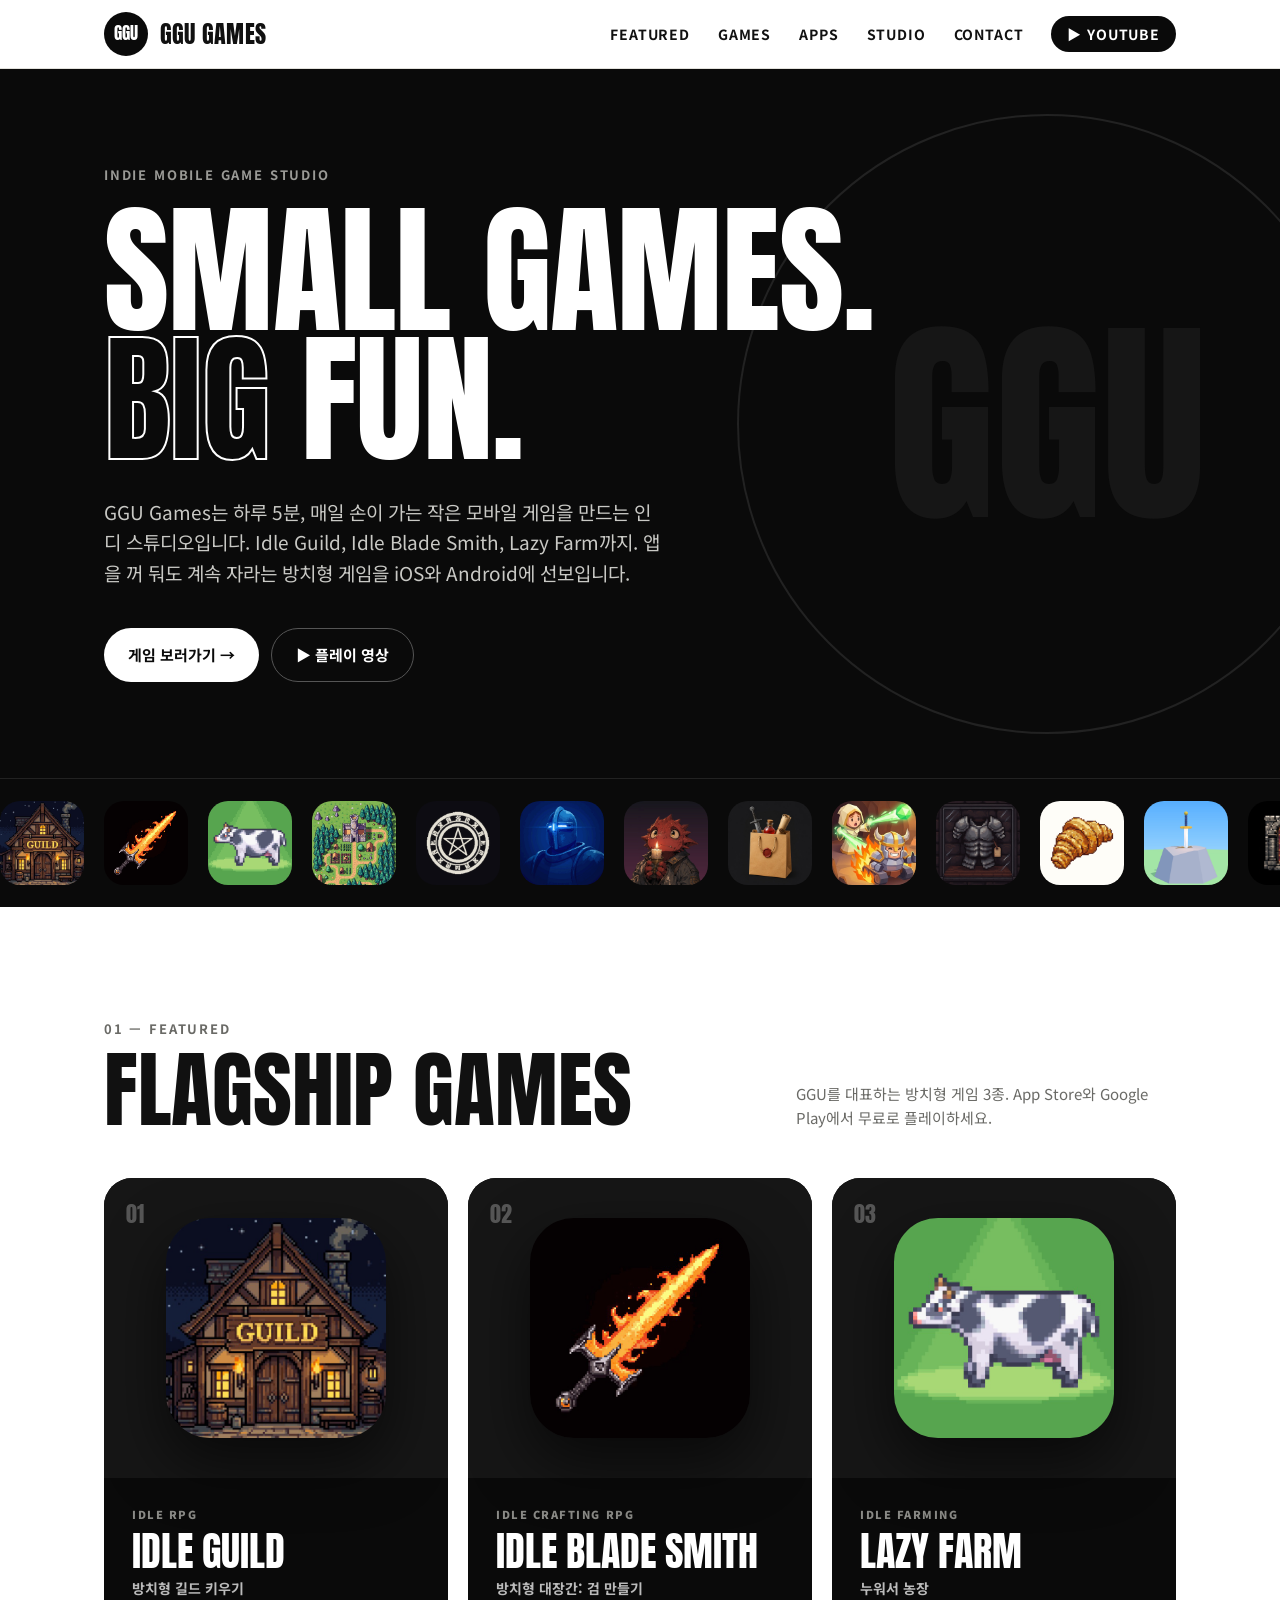
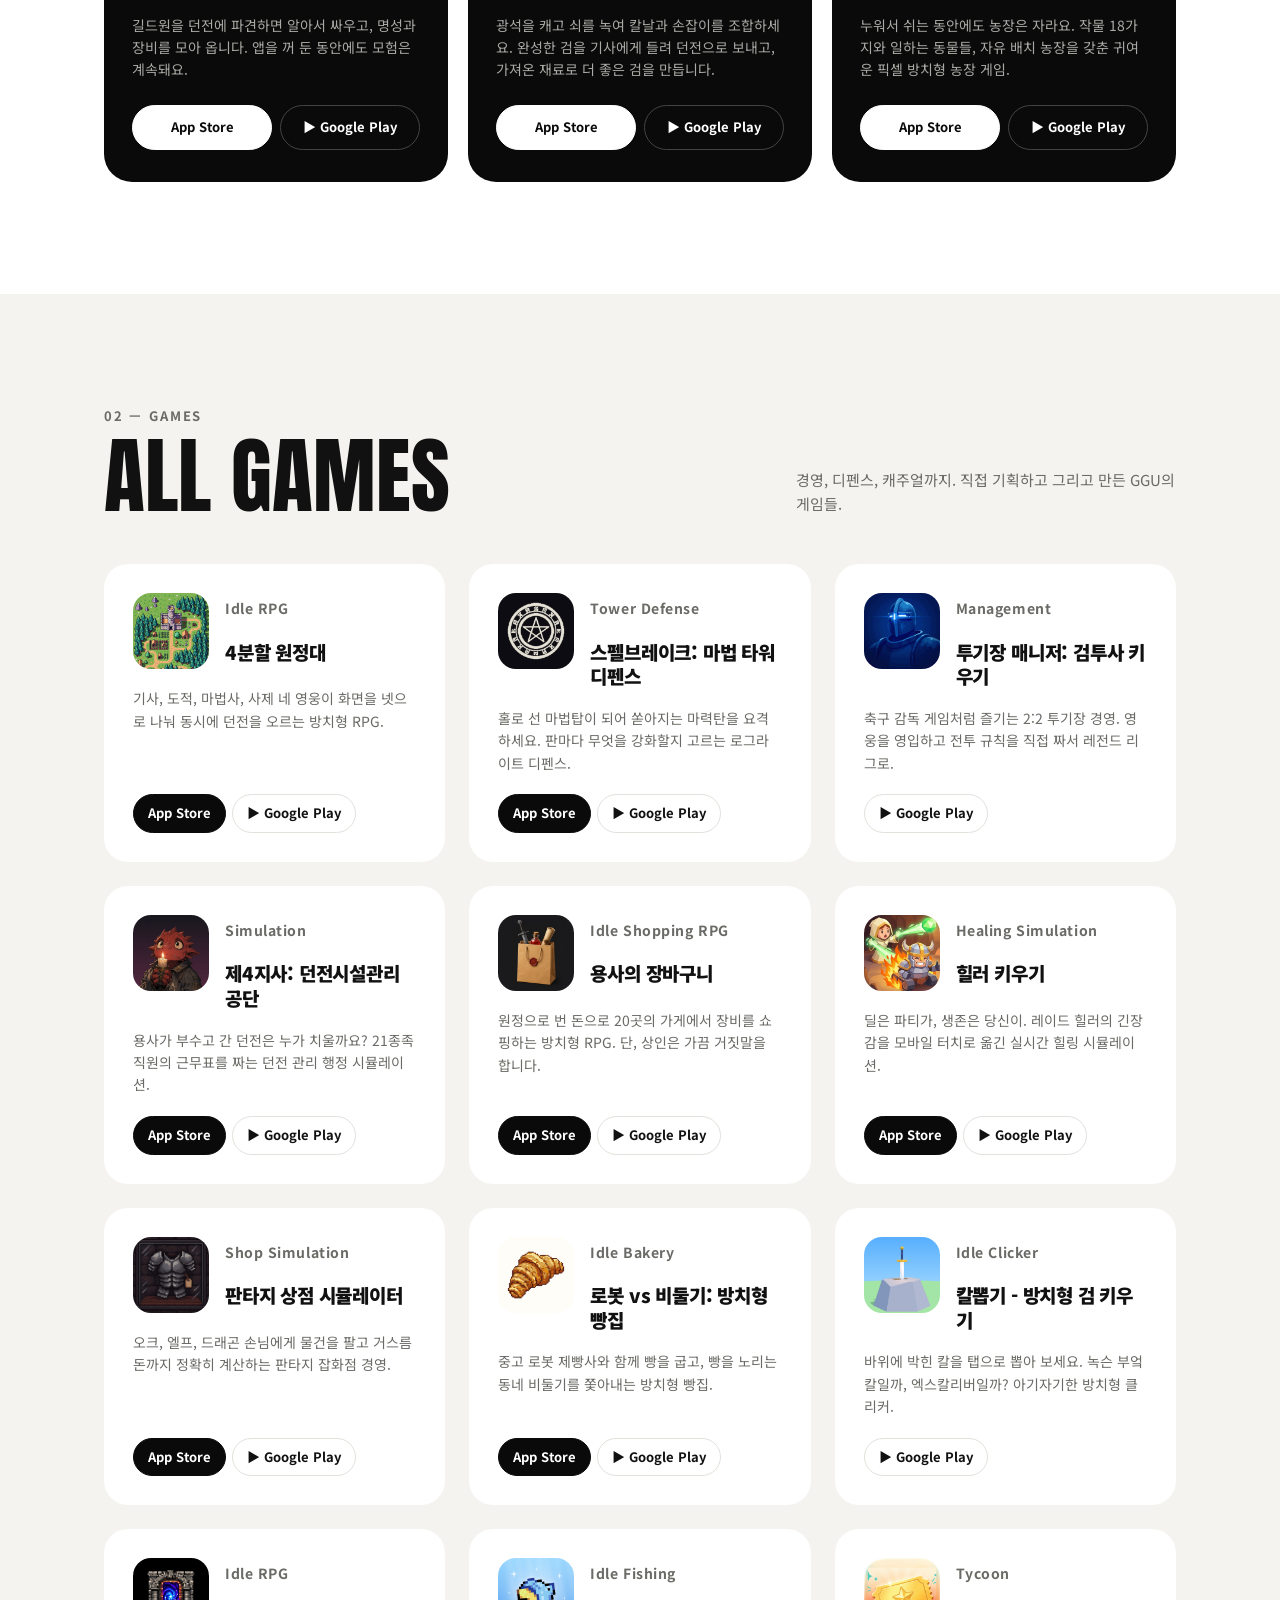
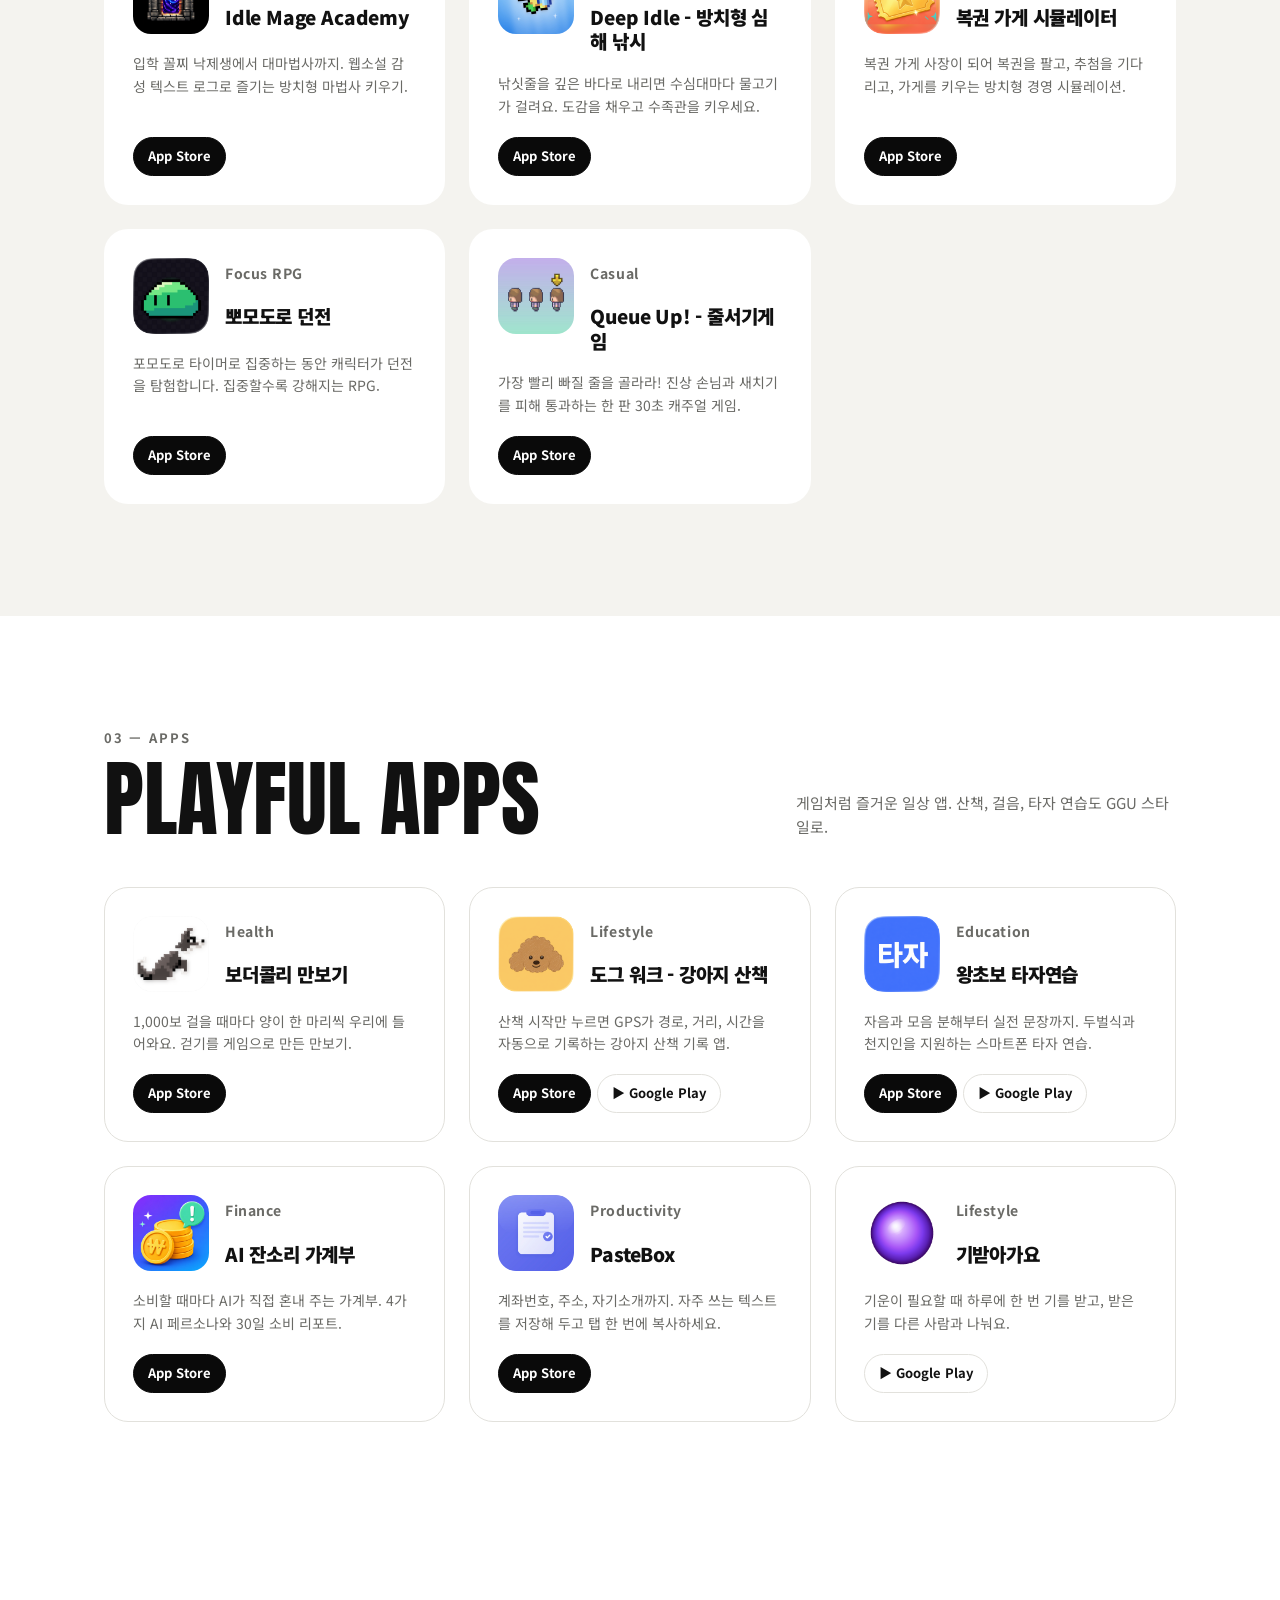
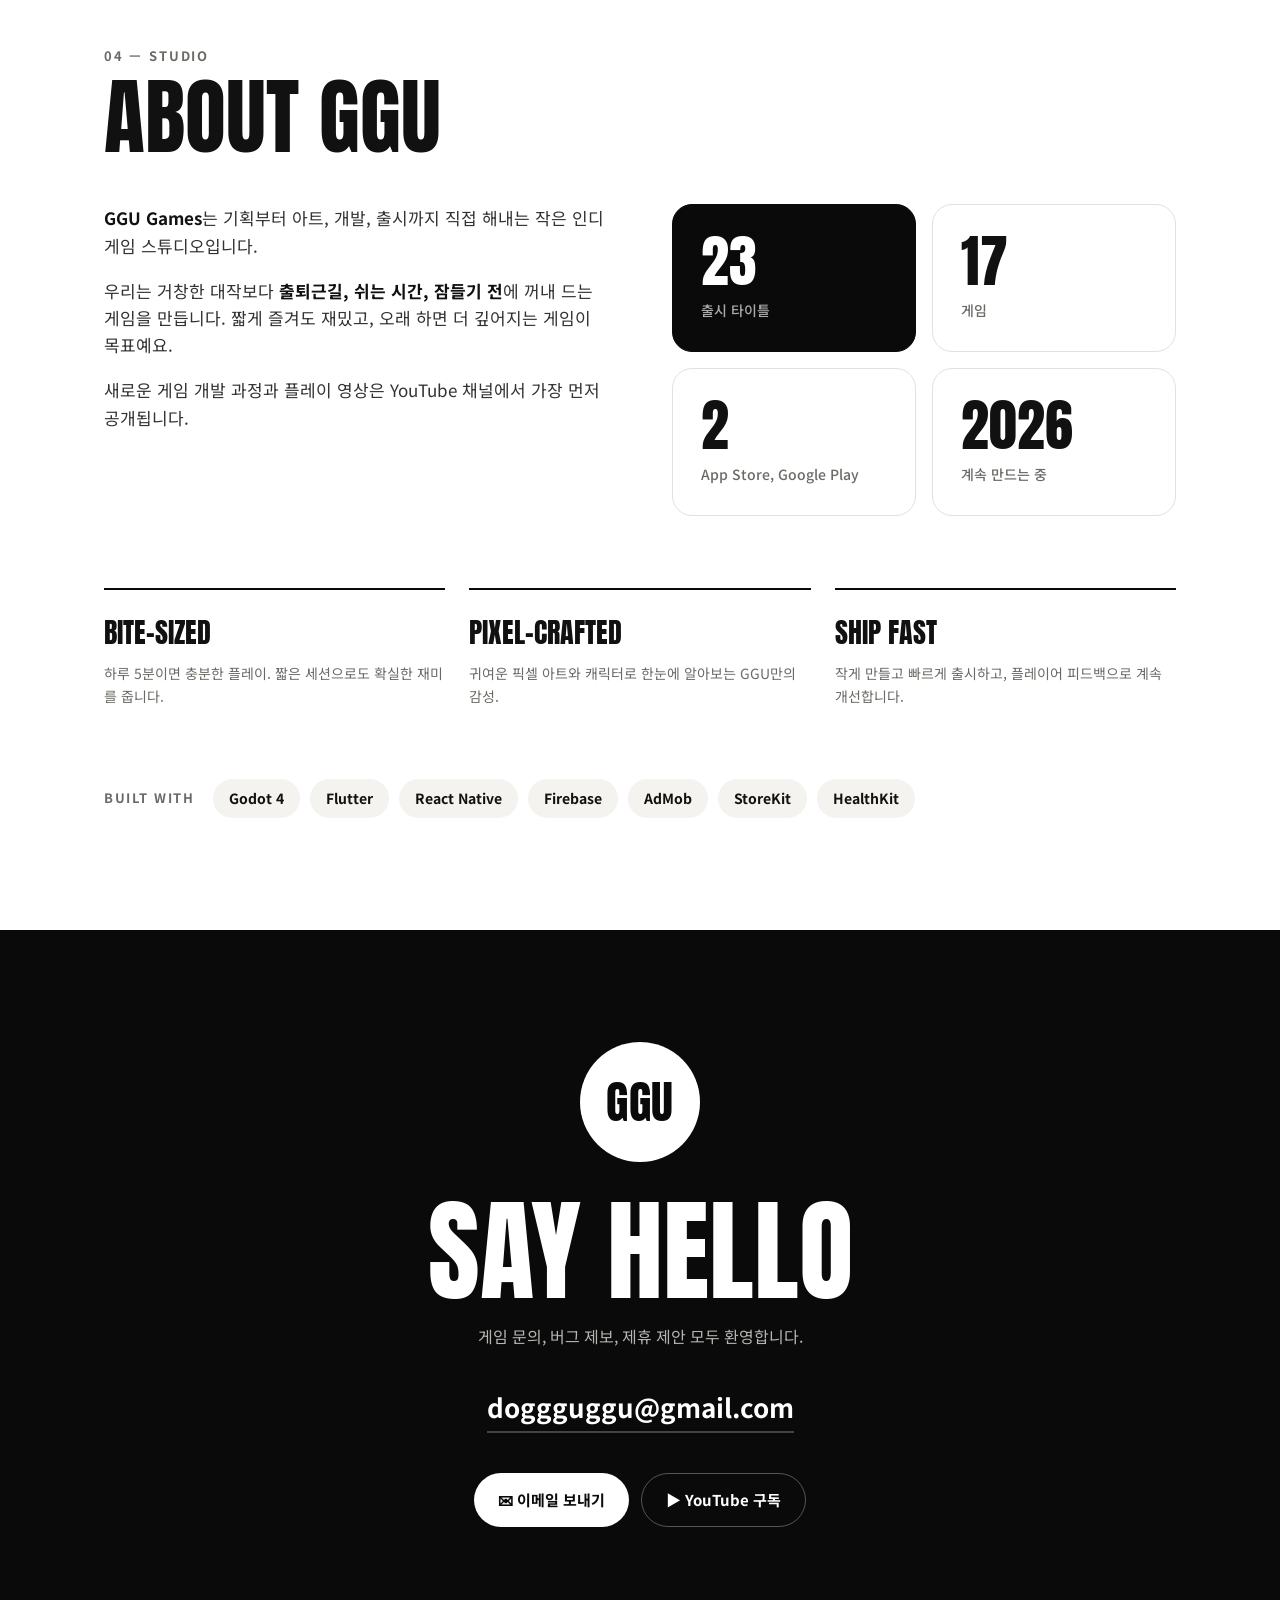
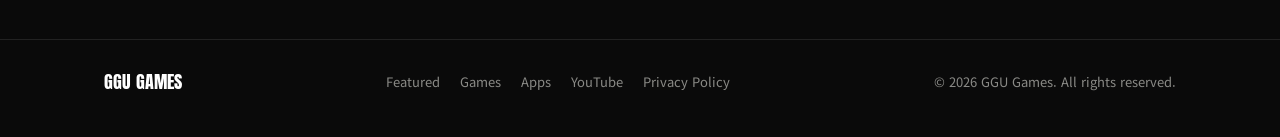
==== commit df1667ae: "Fix game card alignment and remove middle dots Co-Authored-By: Claude Opus 5.5 <noreply@anthropic.co" ====
--- a/index.html
+++ b/index.html
@@ -186,8 +186,9 @@
       padding: 11px 14px; border-radius: 999px;
       font-size: 13px; font-weight: 700; text-decoration: none;
       background: var(--white); color: var(--black);
-    }
-    .store-btn + .store-btn { background: transparent; color: var(--white); border: 1.5px solid #444; }
+      border: 1.5px solid var(--white);
+    }
+    .store-btn.play { background: transparent; color: var(--white); border: 1.5px solid #444; }
     .store-btn:hover { opacity: .85; }
 
     /* ── Game grid ── */
@@ -202,9 +203,10 @@
     }
     section.alt .card { border-color: transparent; }
     .card:hover { transform: translateY(-4px); box-shadow: 0 18px 40px rgba(0,0,0,.08); }
-    .card-top { display: flex; align-items: center; gap: 16px; margin-bottom: 18px; }
+    .card-top { display: flex; align-items: flex-start; gap: 16px; margin-bottom: 18px; min-height: 76px; }
+    .card-top > div { padding-top: 4px; min-width: 0; }
     .card img { width: 76px; height: 76px; border-radius: 18px; object-fit: cover; }
-    .card-genre { font-size: 12px; font-weight: 700; color: var(--muted); letter-spacing: .04em; }
+    .card-genre { font-size: 12px; font-weight: 700; color: var(--muted); letter-spacing: .04em; margin-bottom: 4px; white-space: nowrap; overflow: hidden; text-overflow: ellipsis; }
     .card h3 { font-size: 19px; font-weight: 900; letter-spacing: -.01em; line-height: 1.3; }
     .card p { font-size: 14px; color: var(--muted); margin-bottom: 20px; flex: 1; }
     .card .store-row { gap: 6px; }
@@ -213,9 +215,10 @@
       font-size: 13px; font-weight: 700; text-decoration: none;
       padding: 8px 14px; border-radius: 999px;
       background: var(--black); color: var(--white);
+      border: 1.5px solid var(--black);
       white-space: nowrap;
     }
-    .store-link + .store-link { background: transparent; color: var(--ink); border: 1.5px solid var(--line); }
+    .store-link.play { background: transparent; color: var(--ink); border: 1.5px solid var(--line); }
     .store-link:hover { opacity: .8; }
     .tags { display: flex; flex-wrap: wrap; gap: 6px; }
     .tag {
@@ -365,7 +368,7 @@
             <h3>Idle Guild</h3>
             <p class="feat-ko">방치형 길드 키우기</p>
             <p class="feat-desc">길드원을 던전에 파견하면 알아서 싸우고, 명성과 장비를 모아 옵니다. 앱을 꺼 둔 동안에도 모험은 계속돼요.</p>
-            <div class="store-row"><a class="store-btn" href="https://apps.apple.com/kr/app/id6779811440" target="_blank" rel="noopener"> App Store</a><a class="store-btn" href="https://play.google.com/store/apps/details?id=com.idle.guild" target="_blank" rel="noopener">▶ Google Play</a></div>
+            <div class="store-row"><a class="store-btn ios" href="https://apps.apple.com/kr/app/id6779811440" target="_blank" rel="noopener"> App Store</a><a class="store-btn play" href="https://play.google.com/store/apps/details?id=com.idle.guild" target="_blank" rel="noopener">▶ Google Play</a></div>
           </div>
         </article>
         <article class="feat">
@@ -375,7 +378,7 @@
             <h3>Idle Blade Smith</h3>
             <p class="feat-ko">방치형 대장간: 검 만들기</p>
             <p class="feat-desc">광석을 캐고 쇠를 녹여 칼날과 손잡이를 조합하세요. 완성한 검을 기사에게 들려 던전으로 보내고, 가져온 재료로 더 좋은 검을 만듭니다.</p>
-            <div class="store-row"><a class="store-btn" href="https://apps.apple.com/kr/app/id6811132548" target="_blank" rel="noopener"> App Store</a><a class="store-btn" href="https://play.google.com/store/apps/details?id=com.blade.smith" target="_blank" rel="noopener">▶ Google Play</a></div>
+            <div class="store-row"><a class="store-btn ios" href="https://apps.apple.com/kr/app/id6811132548" target="_blank" rel="noopener"> App Store</a><a class="store-btn play" href="https://play.google.com/store/apps/details?id=com.blade.smith" target="_blank" rel="noopener">▶ Google Play</a></div>
           </div>
         </article>
         <article class="feat">
@@ -385,7 +388,7 @@
             <h3>Lazy Farm</h3>
             <p class="feat-ko">누워서 농장</p>
             <p class="feat-desc">누워서 쉬는 동안에도 농장은 자라요. 작물 18가지와 일하는 동물들, 자유 배치 농장을 갖춘 귀여운 픽셀 방치형 농장 게임.</p>
-            <div class="store-row"><a class="store-btn" href="https://apps.apple.com/kr/app/id6774788641" target="_blank" rel="noopener"> App Store</a><a class="store-btn" href="https://play.google.com/store/apps/details?id=com.farm.trade" target="_blank" rel="noopener">▶ Google Play</a></div>
+            <div class="store-row"><a class="store-btn ios" href="https://apps.apple.com/kr/app/id6774788641" target="_blank" rel="noopener"> App Store</a><a class="store-btn play" href="https://play.google.com/store/apps/details?id=com.farm.trade" target="_blank" rel="noopener">▶ Google Play</a></div>
           </div>
         </article>
       </div>
@@ -407,155 +410,155 @@
           <div class="card-top">
             <img src="icons/split.jpg" alt="4분할 원정대 아이콘" loading="lazy">
             <div>
-              <p class="card-genre">Idle RPG · iOS · Android</p>
+              <p class="card-genre">Idle RPG</p>
               <h3>4분할 원정대</h3>
             </div>
           </div>
-          <p>기사·도적·마법사·사제 네 영웅이 화면을 넷으로 나눠 동시에 던전을 오르는 방치형 RPG.</p>
-          <div class="store-row"><a class="store-link" href="https://apps.apple.com/kr/app/id6806672427" target="_blank" rel="noopener"> App Store</a><a class="store-link" href="https://play.google.com/store/apps/details?id=com.split.squad" target="_blank" rel="noopener">▶ Google Play</a></div>
+          <p>기사, 도적, 마법사, 사제 네 영웅이 화면을 넷으로 나눠 동시에 던전을 오르는 방치형 RPG.</p>
+          <div class="store-row"><a class="store-link ios" href="https://apps.apple.com/kr/app/id6806672427" target="_blank" rel="noopener"> App Store</a><a class="store-link play" href="https://play.google.com/store/apps/details?id=com.split.squad" target="_blank" rel="noopener">▶ Google Play</a></div>
         </article>
         <article class="card">
           <div class="card-top">
             <img src="icons/spell.jpg" alt="스펠브레이크: 마법 타워 디펜스 아이콘" loading="lazy">
             <div>
-              <p class="card-genre">Tower Defense · iOS · Android</p>
+              <p class="card-genre">Tower Defense</p>
               <h3>스펠브레이크: 마법 타워 디펜스</h3>
             </div>
           </div>
           <p>홀로 선 마법탑이 되어 쏟아지는 마력탄을 요격하세요. 판마다 무엇을 강화할지 고르는 로그라이트 디펜스.</p>
-          <div class="store-row"><a class="store-link" href="https://apps.apple.com/kr/app/id6813854627" target="_blank" rel="noopener"> App Store</a><a class="store-link" href="https://play.google.com/store/apps/details?id=com.spell.tower" target="_blank" rel="noopener">▶ Google Play</a></div>
+          <div class="store-row"><a class="store-link ios" href="https://apps.apple.com/kr/app/id6813854627" target="_blank" rel="noopener"> App Store</a><a class="store-link play" href="https://play.google.com/store/apps/details?id=com.spell.tower" target="_blank" rel="noopener">▶ Google Play</a></div>
         </article>
         <article class="card">
           <div class="card-top">
             <img src="icons/arena.png" alt="투기장 매니저: 검투사 키우기 아이콘" loading="lazy">
             <div>
-              <p class="card-genre">Management · Android</p>
+              <p class="card-genre">Management</p>
               <h3>투기장 매니저: 검투사 키우기</h3>
             </div>
           </div>
           <p>축구 감독 게임처럼 즐기는 2:2 투기장 경영. 영웅을 영입하고 전투 규칙을 직접 짜서 레전드 리그로.</p>
-          <div class="store-row"><a class="store-link" href="https://play.google.com/store/apps/details?id=com.arena.manager" target="_blank" rel="noopener">▶ Google Play</a></div>
+          <div class="store-row"><a class="store-link play" href="https://play.google.com/store/apps/details?id=com.arena.manager" target="_blank" rel="noopener">▶ Google Play</a></div>
         </article>
         <article class="card">
           <div class="card-top">
             <img src="icons/branch.jpg" alt="제4지사: 던전시설관리공단 아이콘" loading="lazy">
             <div>
-              <p class="card-genre">Simulation · iOS · Android</p>
+              <p class="card-genre">Simulation</p>
               <h3>제4지사: 던전시설관리공단</h3>
             </div>
           </div>
           <p>용사가 부수고 간 던전은 누가 치울까요? 21종족 직원의 근무표를 짜는 던전 관리 행정 시뮬레이션.</p>
-          <div class="store-row"><a class="store-link" href="https://apps.apple.com/kr/app/id6801756977" target="_blank" rel="noopener"> App Store</a><a class="store-link" href="https://play.google.com/store/apps/details?id=com.branch.four" target="_blank" rel="noopener">▶ Google Play</a></div>
+          <div class="store-row"><a class="store-link ios" href="https://apps.apple.com/kr/app/id6801756977" target="_blank" rel="noopener"> App Store</a><a class="store-link play" href="https://play.google.com/store/apps/details?id=com.branch.four" target="_blank" rel="noopener">▶ Google Play</a></div>
         </article>
         <article class="card">
           <div class="card-top">
             <img src="icons/cart.jpg" alt="용사의 장바구니 아이콘" loading="lazy">
             <div>
-              <p class="card-genre">Idle Shopping RPG · iOS · Android</p>
+              <p class="card-genre">Idle Shopping RPG</p>
               <h3>용사의 장바구니</h3>
             </div>
           </div>
           <p>원정으로 번 돈으로 20곳의 가게에서 장비를 쇼핑하는 방치형 RPG. 단, 상인은 가끔 거짓말을 합니다.</p>
-          <div class="store-row"><a class="store-link" href="https://apps.apple.com/kr/app/id6799284115" target="_blank" rel="noopener"> App Store</a><a class="store-link" href="https://play.google.com/store/apps/details?id=com.hero.cart" target="_blank" rel="noopener">▶ Google Play</a></div>
+          <div class="store-row"><a class="store-link ios" href="https://apps.apple.com/kr/app/id6799284115" target="_blank" rel="noopener"> App Store</a><a class="store-link play" href="https://play.google.com/store/apps/details?id=com.hero.cart" target="_blank" rel="noopener">▶ Google Play</a></div>
         </article>
         <article class="card">
           <div class="card-top">
             <img src="icons/healer.jpg" alt="힐러 키우기 아이콘" loading="lazy">
             <div>
-              <p class="card-genre">Healing Simulation · iOS · Android</p>
+              <p class="card-genre">Healing Simulation</p>
               <h3>힐러 키우기</h3>
             </div>
           </div>
           <p>딜은 파티가, 생존은 당신이. 레이드 힐러의 긴장감을 모바일 터치로 옮긴 실시간 힐링 시뮬레이션.</p>
-          <div class="store-row"><a class="store-link" href="https://apps.apple.com/kr/app/id6792133086" target="_blank" rel="noopener"> App Store</a><a class="store-link" href="https://play.google.com/store/apps/details?id=com.healer.simulator" target="_blank" rel="noopener">▶ Google Play</a></div>
+          <div class="store-row"><a class="store-link ios" href="https://apps.apple.com/kr/app/id6792133086" target="_blank" rel="noopener"> App Store</a><a class="store-link play" href="https://play.google.com/store/apps/details?id=com.healer.simulator" target="_blank" rel="noopener">▶ Google Play</a></div>
         </article>
         <article class="card">
           <div class="card-top">
             <img src="icons/fantasy.jpg" alt="판타지 상점 시뮬레이터 아이콘" loading="lazy">
             <div>
-              <p class="card-genre">Shop Simulation · iOS · Android</p>
+              <p class="card-genre">Shop Simulation</p>
               <h3>판타지 상점 시뮬레이터</h3>
             </div>
           </div>
           <p>오크, 엘프, 드래곤 손님에게 물건을 팔고 거스름돈까지 정확히 계산하는 판타지 잡화점 경영.</p>
-          <div class="store-row"><a class="store-link" href="https://apps.apple.com/kr/app/id6808270586" target="_blank" rel="noopener"> App Store</a><a class="store-link" href="https://play.google.com/store/apps/details?id=com.fantasyshop.simulator" target="_blank" rel="noopener">▶ Google Play</a></div>
+          <div class="store-row"><a class="store-link ios" href="https://apps.apple.com/kr/app/id6808270586" target="_blank" rel="noopener"> App Store</a><a class="store-link play" href="https://play.google.com/store/apps/details?id=com.fantasyshop.simulator" target="_blank" rel="noopener">▶ Google Play</a></div>
         </article>
         <article class="card">
           <div class="card-top">
             <img src="icons/pigeon.jpg" alt="로봇 vs 비둘기: 방치형 빵집 아이콘" loading="lazy">
             <div>
-              <p class="card-genre">Idle Bakery · iOS · Android</p>
+              <p class="card-genre">Idle Bakery</p>
               <h3>로봇 vs 비둘기: 방치형 빵집</h3>
             </div>
           </div>
           <p>중고 로봇 제빵사와 함께 빵을 굽고, 빵을 노리는 동네 비둘기를 쫓아내는 방치형 빵집.</p>
-          <div class="store-row"><a class="store-link" href="https://apps.apple.com/kr/app/id6809312191" target="_blank" rel="noopener"> App Store</a><a class="store-link" href="https://play.google.com/store/apps/details?id=com.pigeon.robot" target="_blank" rel="noopener">▶ Google Play</a></div>
+          <div class="store-row"><a class="store-link ios" href="https://apps.apple.com/kr/app/id6809312191" target="_blank" rel="noopener"> App Store</a><a class="store-link play" href="https://play.google.com/store/apps/details?id=com.pigeon.robot" target="_blank" rel="noopener">▶ Google Play</a></div>
         </article>
         <article class="card">
           <div class="card-top">
             <img src="icons/sword.png" alt="칼뽑기 - 방치형 검 키우기 아이콘" loading="lazy">
             <div>
-              <p class="card-genre">Idle Clicker · Android</p>
+              <p class="card-genre">Idle Clicker</p>
               <h3>칼뽑기 - 방치형 검 키우기</h3>
             </div>
           </div>
           <p>바위에 박힌 칼을 탭으로 뽑아 보세요. 녹슨 부엌칼일까, 엑스칼리버일까? 아기자기한 방치형 클리커.</p>
-          <div class="store-row"><a class="store-link" href="https://play.google.com/store/apps/details?id=com.pull.sword" target="_blank" rel="noopener">▶ Google Play</a></div>
+          <div class="store-row"><a class="store-link play" href="https://play.google.com/store/apps/details?id=com.pull.sword" target="_blank" rel="noopener">▶ Google Play</a></div>
         </article>
         <article class="card">
           <div class="card-top">
             <img src="icons/mage.jpg" alt="Idle Mage Academy 아이콘" loading="lazy">
             <div>
-              <p class="card-genre">Idle RPG · iOS</p>
+              <p class="card-genre">Idle RPG</p>
               <h3>Idle Mage Academy</h3>
             </div>
           </div>
           <p>입학 꼴찌 낙제생에서 대마법사까지. 웹소설 감성 텍스트 로그로 즐기는 방치형 마법사 키우기.</p>
-          <div class="store-row"><a class="store-link" href="https://apps.apple.com/kr/app/id6781848358" target="_blank" rel="noopener"> App Store</a></div>
+          <div class="store-row"><a class="store-link ios" href="https://apps.apple.com/kr/app/id6781848358" target="_blank" rel="noopener"> App Store</a></div>
         </article>
         <article class="card">
           <div class="card-top">
             <img src="icons/deep.jpg" alt="Deep Idle - 방치형 심해 낚시 아이콘" loading="lazy">
             <div>
-              <p class="card-genre">Idle Fishing · iOS</p>
+              <p class="card-genre">Idle Fishing</p>
               <h3>Deep Idle - 방치형 심해 낚시</h3>
             </div>
           </div>
           <p>낚싯줄을 깊은 바다로 내리면 수심대마다 물고기가 걸려요. 도감을 채우고 수족관을 키우세요.</p>
-          <div class="store-row"><a class="store-link" href="https://apps.apple.com/kr/app/id6787365168" target="_blank" rel="noopener"> App Store</a></div>
+          <div class="store-row"><a class="store-link ios" href="https://apps.apple.com/kr/app/id6787365168" target="_blank" rel="noopener"> App Store</a></div>
         </article>
         <article class="card">
           <div class="card-top">
             <img src="icons/lotto.png" alt="복권 가게 시뮬레이터 아이콘" loading="lazy">
             <div>
-              <p class="card-genre">Tycoon · iOS</p>
+              <p class="card-genre">Tycoon</p>
               <h3>복권 가게 시뮬레이터</h3>
             </div>
           </div>
           <p>복권 가게 사장이 되어 복권을 팔고, 추첨을 기다리고, 가게를 키우는 방치형 경영 시뮬레이션.</p>
-          <div class="store-row"><a class="store-link" href="https://apps.apple.com/kr/app/id6772916627" target="_blank" rel="noopener"> App Store</a></div>
+          <div class="store-row"><a class="store-link ios" href="https://apps.apple.com/kr/app/id6772916627" target="_blank" rel="noopener"> App Store</a></div>
         </article>
         <article class="card">
           <div class="card-top">
             <img src="icons/pomodoro.png" alt="뽀모도로 던전 아이콘" loading="lazy">
             <div>
-              <p class="card-genre">Focus RPG · iOS</p>
+              <p class="card-genre">Focus RPG</p>
               <h3>뽀모도로 던전</h3>
             </div>
           </div>
           <p>포모도로 타이머로 집중하는 동안 캐릭터가 던전을 탐험합니다. 집중할수록 강해지는 RPG.</p>
-          <div class="store-row"><a class="store-link" href="https://apps.apple.com/kr/app/id6772534621" target="_blank" rel="noopener"> App Store</a></div>
+          <div class="store-row"><a class="store-link ios" href="https://apps.apple.com/kr/app/id6772534621" target="_blank" rel="noopener"> App Store</a></div>
         </article>
         <article class="card">
           <div class="card-top">
             <img src="icons/queue.jpg" alt="Queue Up! - 줄서기게임 아이콘" loading="lazy">
             <div>
-              <p class="card-genre">Casual · iOS</p>
+              <p class="card-genre">Casual</p>
               <h3>Queue Up! - 줄서기게임</h3>
             </div>
           </div>
           <p>가장 빨리 빠질 줄을 골라라! 진상 손님과 새치기를 피해 통과하는 한 판 30초 캐주얼 게임.</p>
-          <div class="store-row"><a class="store-link" href="https://apps.apple.com/kr/app/id6776687466" target="_blank" rel="noopener"> App Store</a></div>
+          <div class="store-row"><a class="store-link ios" href="https://apps.apple.com/kr/app/id6776687466" target="_blank" rel="noopener"> App Store</a></div>
         </article>
       </div>
     </div>
@@ -576,67 +579,67 @@
           <div class="card-top">
             <img src="icons/border.png" alt="보더콜리 만보기 아이콘" loading="lazy">
             <div>
-              <p class="card-genre">Health · iOS</p>
+              <p class="card-genre">Health</p>
               <h3>보더콜리 만보기</h3>
             </div>
           </div>
           <p>1,000보 걸을 때마다 양이 한 마리씩 우리에 들어와요. 걷기를 게임으로 만든 만보기.</p>
-          <div class="store-row"><a class="store-link" href="https://apps.apple.com/kr/app/id6773739392" target="_blank" rel="noopener"> App Store</a></div>
+          <div class="store-row"><a class="store-link ios" href="https://apps.apple.com/kr/app/id6773739392" target="_blank" rel="noopener"> App Store</a></div>
         </article>
         <article class="card">
           <div class="card-top">
             <img src="icons/dogwalk.png" alt="도그 워크 - 강아지 산책 아이콘" loading="lazy">
             <div>
-              <p class="card-genre">Lifestyle · iOS · Android</p>
+              <p class="card-genre">Lifestyle</p>
               <h3>도그 워크 - 강아지 산책</h3>
             </div>
           </div>
-          <p>산책 시작만 누르면 GPS가 경로·거리·시간을 자동으로 기록하는 강아지 산책 기록 앱.</p>
-          <div class="store-row"><a class="store-link" href="https://apps.apple.com/kr/app/id6771354024" target="_blank" rel="noopener"> App Store</a><a class="store-link" href="https://play.google.com/store/apps/details?id=com.walkin.dog" target="_blank" rel="noopener">▶ Google Play</a></div>
+          <p>산책 시작만 누르면 GPS가 경로, 거리, 시간을 자동으로 기록하는 강아지 산책 기록 앱.</p>
+          <div class="store-row"><a class="store-link ios" href="https://apps.apple.com/kr/app/id6771354024" target="_blank" rel="noopener"> App Store</a><a class="store-link play" href="https://play.google.com/store/apps/details?id=com.walkin.dog" target="_blank" rel="noopener">▶ Google Play</a></div>
         </article>
         <article class="card">
           <div class="card-top">
             <img src="icons/typing.png" alt="왕초보 타자연습 아이콘" loading="lazy">
             <div>
-              <p class="card-genre">Education · iOS · Android</p>
+              <p class="card-genre">Education</p>
               <h3>왕초보 타자연습</h3>
             </div>
           </div>
-          <p>자음·모음 분해부터 실전 문장까지. 두벌식·천지인을 지원하는 스마트폰 타자 연습.</p>
-          <div class="store-row"><a class="store-link" href="https://apps.apple.com/kr/app/id6770530839" target="_blank" rel="noopener"> App Store</a><a class="store-link" href="https://play.google.com/store/apps/details?id=com.king.typing" target="_blank" rel="noopener">▶ Google Play</a></div>
+          <p>자음과 모음 분해부터 실전 문장까지. 두벌식과 천지인을 지원하는 스마트폰 타자 연습.</p>
+          <div class="store-row"><a class="store-link ios" href="https://apps.apple.com/kr/app/id6770530839" target="_blank" rel="noopener"> App Store</a><a class="store-link play" href="https://play.google.com/store/apps/details?id=com.king.typing" target="_blank" rel="noopener">▶ Google Play</a></div>
         </article>
         <article class="card">
           <div class="card-top">
             <img src="icons/nagging.jpg" alt="AI 잔소리 가계부 아이콘" loading="lazy">
             <div>
-              <p class="card-genre">Finance · iOS</p>
+              <p class="card-genre">Finance</p>
               <h3>AI 잔소리 가계부</h3>
             </div>
           </div>
           <p>소비할 때마다 AI가 직접 혼내 주는 가계부. 4가지 AI 페르소나와 30일 소비 리포트.</p>
-          <div class="store-row"><a class="store-link" href="https://apps.apple.com/kr/app/id6777889467" target="_blank" rel="noopener"> App Store</a></div>
+          <div class="store-row"><a class="store-link ios" href="https://apps.apple.com/kr/app/id6777889467" target="_blank" rel="noopener"> App Store</a></div>
         </article>
         <article class="card">
           <div class="card-top">
             <img src="icons/pastebox.jpg" alt="PasteBox 아이콘" loading="lazy">
             <div>
-              <p class="card-genre">Productivity · iOS</p>
+              <p class="card-genre">Productivity</p>
               <h3>PasteBox</h3>
             </div>
           </div>
           <p>계좌번호, 주소, 자기소개까지. 자주 쓰는 텍스트를 저장해 두고 탭 한 번에 복사하세요.</p>
-          <div class="store-row"><a class="store-link" href="https://apps.apple.com/kr/app/id6775975547" target="_blank" rel="noopener"> App Store</a></div>
+          <div class="store-row"><a class="store-link ios" href="https://apps.apple.com/kr/app/id6775975547" target="_blank" rel="noopener"> App Store</a></div>
         </article>
         <article class="card">
           <div class="card-top">
             <img src="icons/ki.png" alt="기받아가요 아이콘" loading="lazy">
             <div>
-              <p class="card-genre">Lifestyle · Android</p>
+              <p class="card-genre">Lifestyle</p>
               <h3>기받아가요</h3>
             </div>
           </div>
           <p>기운이 필요할 때 하루에 한 번 기를 받고, 받은 기를 다른 사람과 나눠요.</p>
-          <div class="store-row"><a class="store-link" href="https://play.google.com/store/apps/details?id=com.shwach.kibadagayo" target="_blank" rel="noopener">▶ Google Play</a></div>
+          <div class="store-row"><a class="store-link play" href="https://play.google.com/store/apps/details?id=com.shwach.kibadagayo" target="_blank" rel="noopener">▶ Google Play</a></div>
         </article>
       </div>
     </div>
@@ -660,7 +663,7 @@
         <div class="stats">
           <div class="stat dark"><b>23</b><span>출시 타이틀</span></div>
           <div class="stat"><b>17</b><span>게임</span></div>
-          <div class="stat"><b>2</b><span>App Store · Google Play</span></div>
+          <div class="stat"><b>2</b><span>App Store, Google Play</span></div>
           <div class="stat"><b>2026</b><span>계속 만드는 중</span></div>
         </div>
       </div>
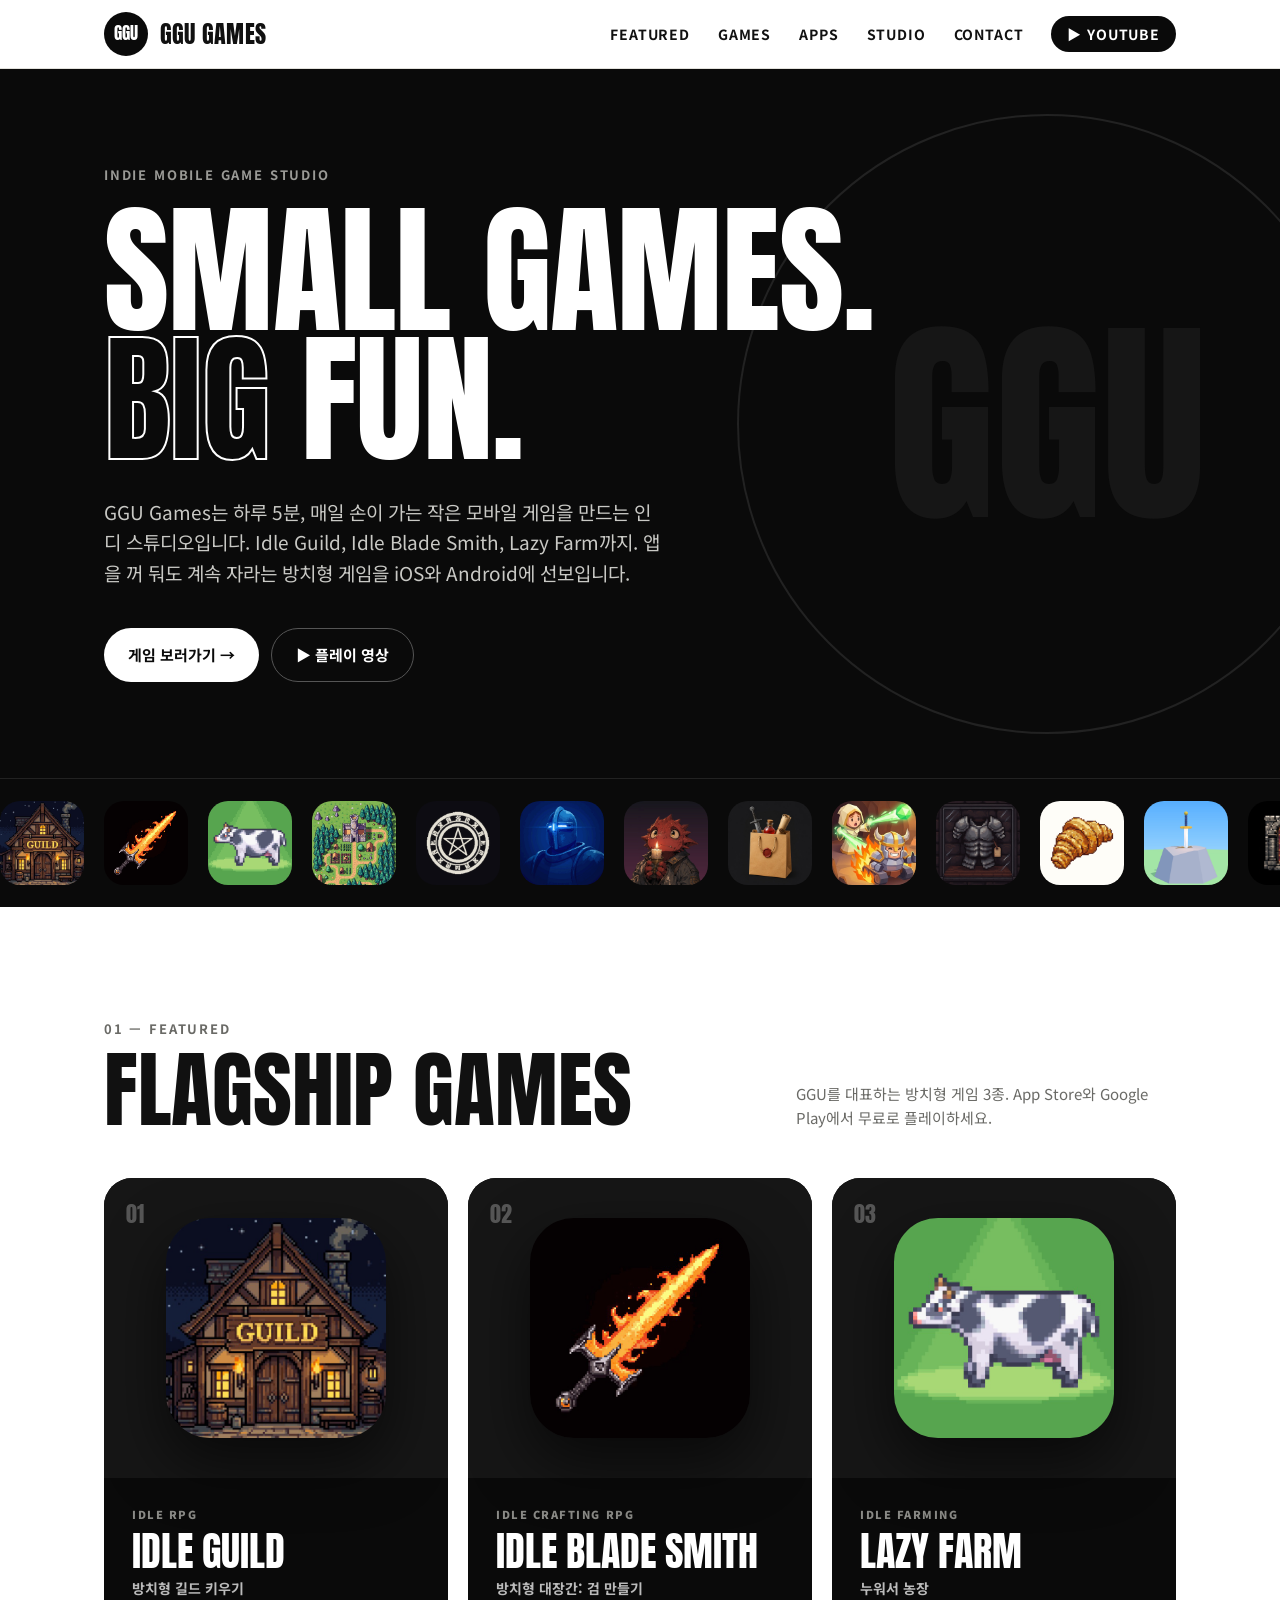
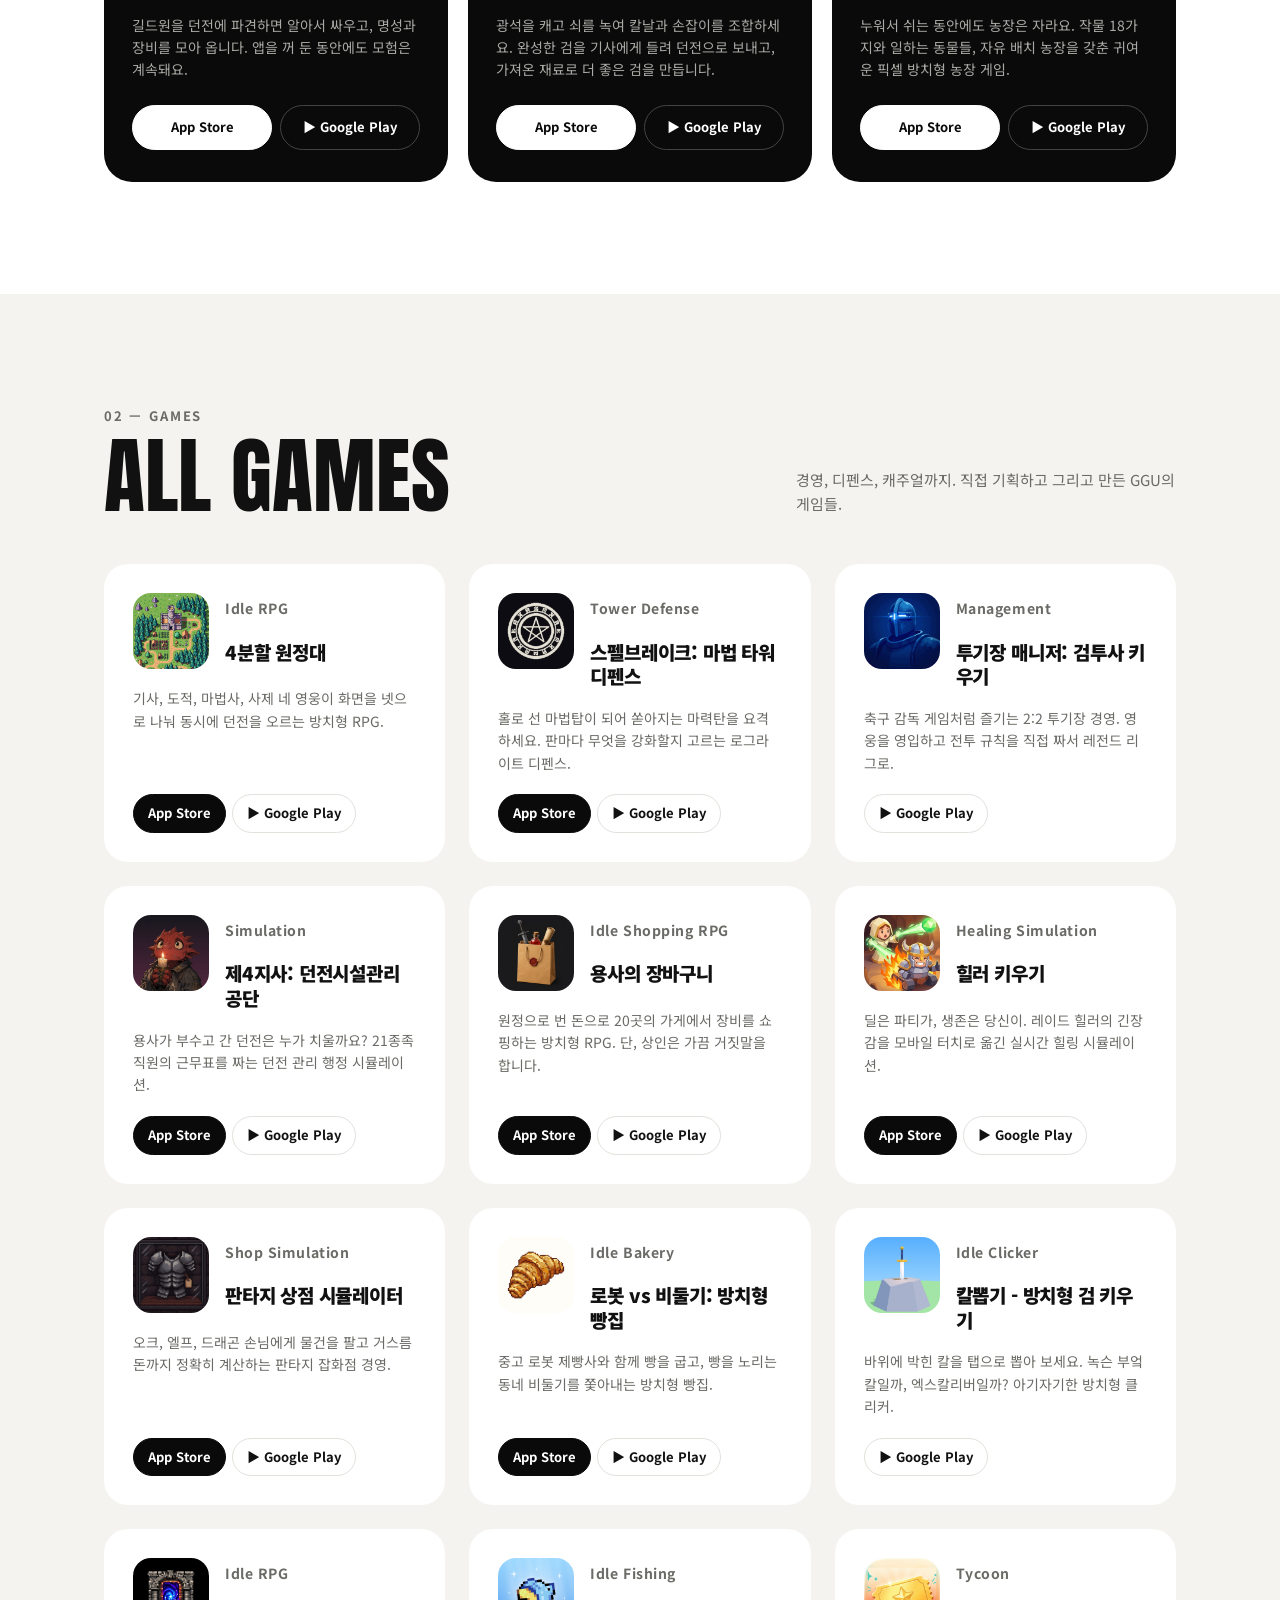
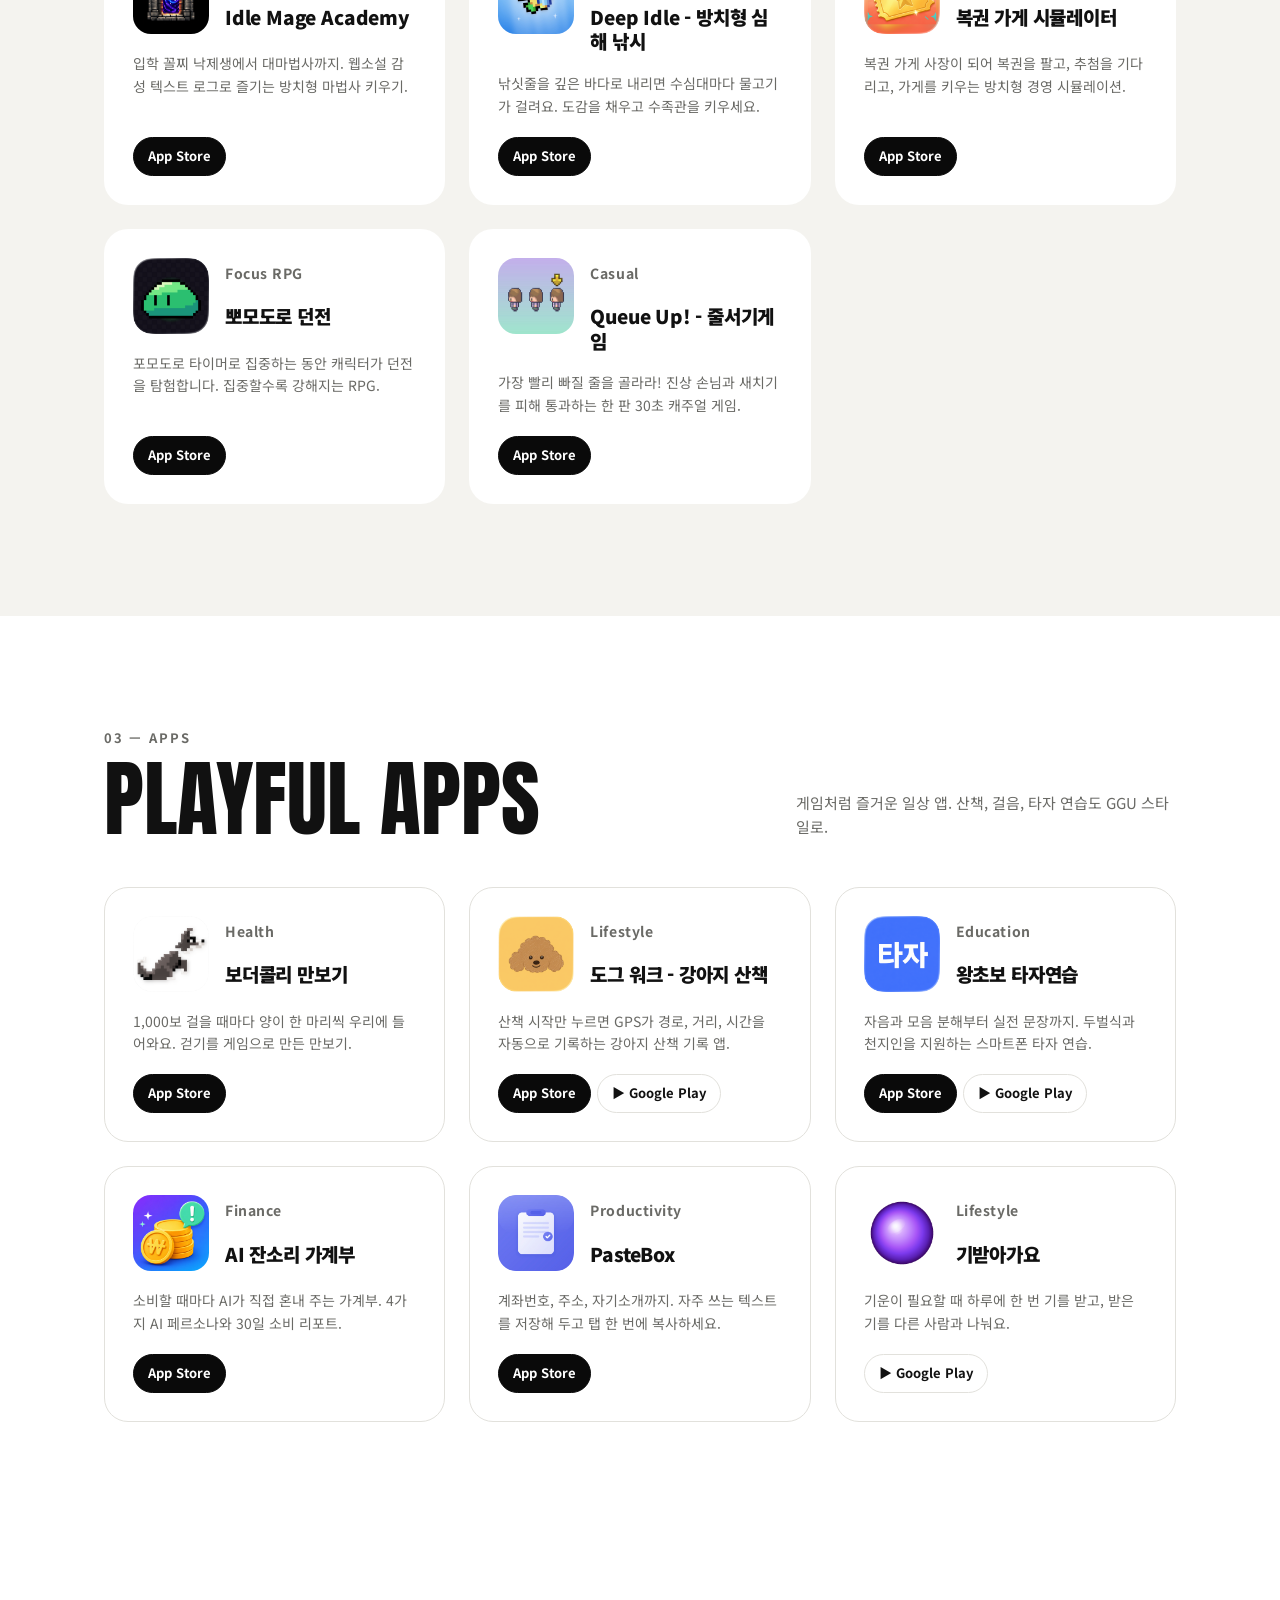
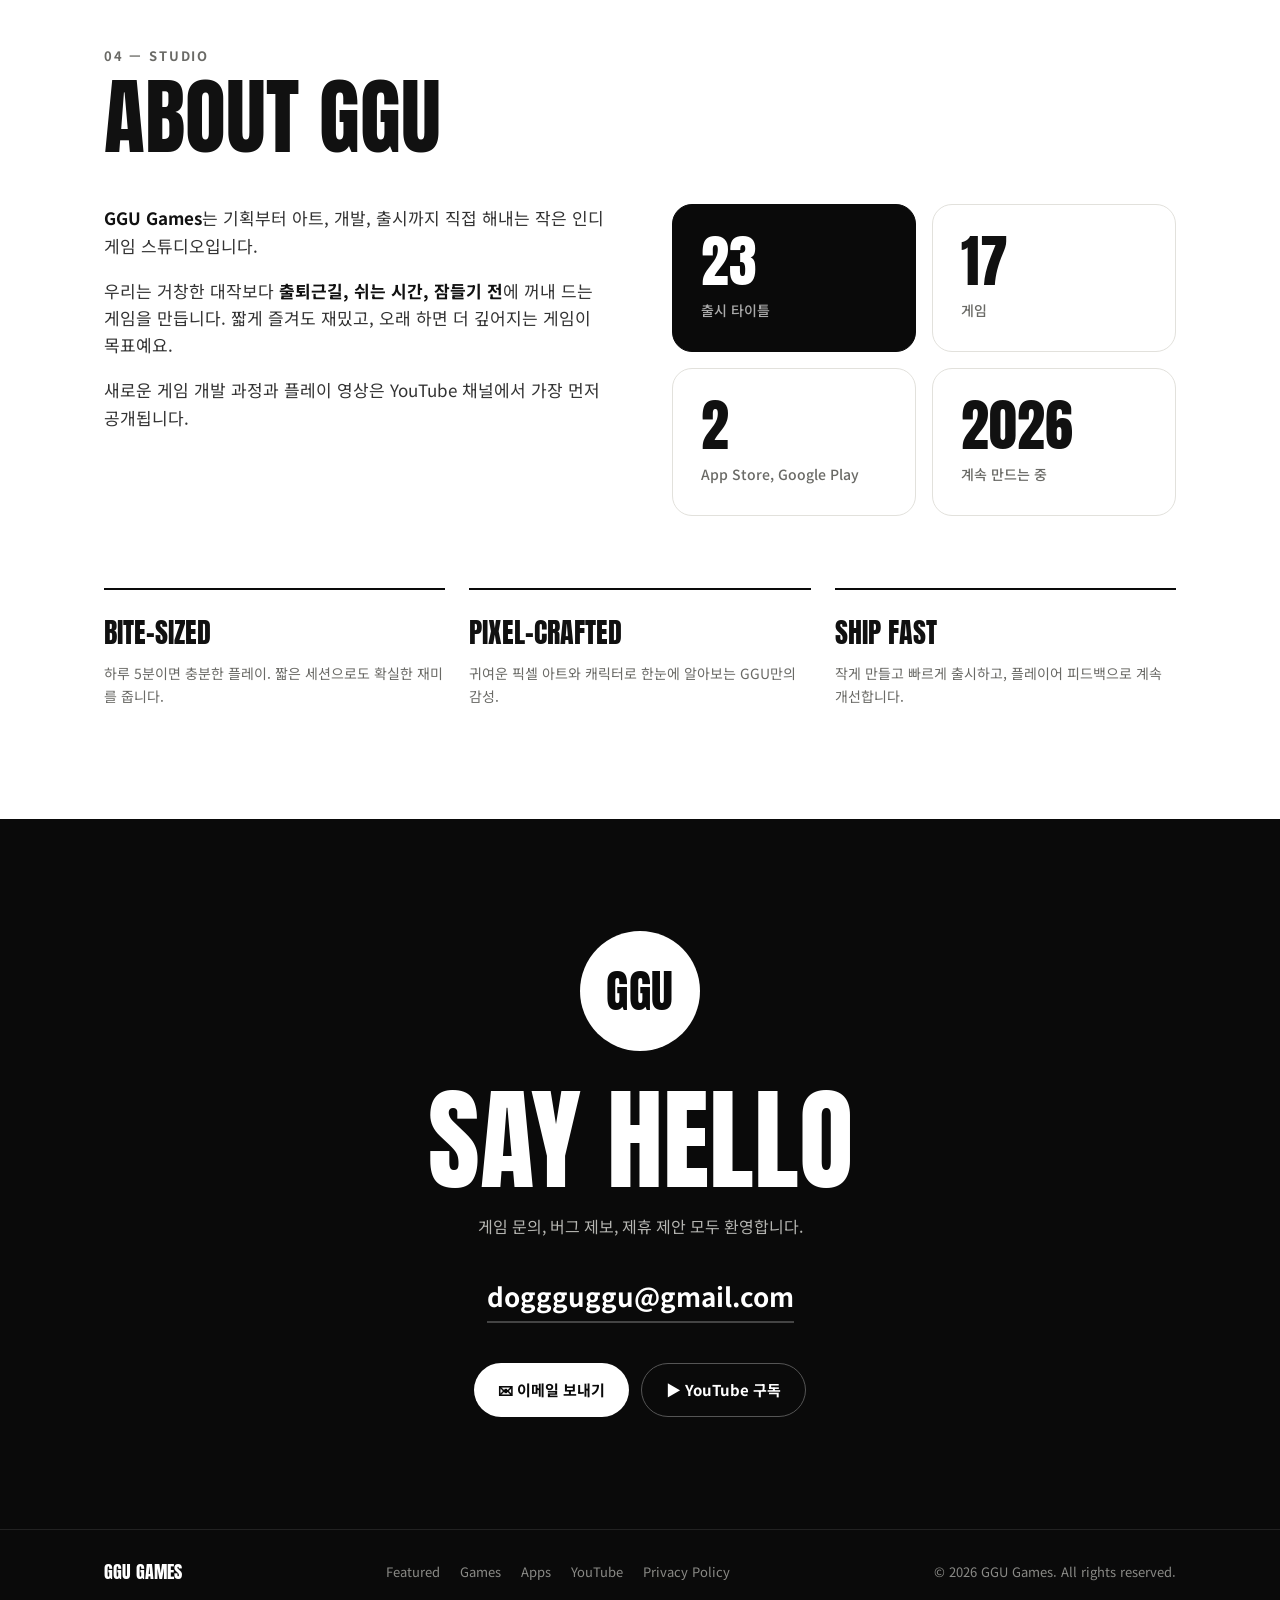
==== commit 688f1911: "Remove Built With section Co-Authored-By: Claude Opus 5.5 <noreply@anthropic.com>" ====
--- a/index.html
+++ b/index.html
@@ -249,12 +249,6 @@
     .value h4 { font-family: var(--display); font-weight: 400; font-size: 28px; text-transform: uppercase; margin-bottom: 8px; }
     .value p { font-size: 14px; color: var(--muted); }
 
-    .stack { margin-top: 72px; display: flex; flex-wrap: wrap; gap: 10px; align-items: center; }
-    .stack-label { font-size: 13px; font-weight: 700; letter-spacing: .12em; color: var(--muted); margin-right: 8px; }
-    .chip {
-      font-size: 14px; font-weight: 700; padding: 8px 16px;
-      border-radius: 999px; background: var(--paper);
-    }
 
     /* ── Contact ── */
     .contact { background: var(--black); color: var(--white); text-align: center; }
@@ -682,17 +676,6 @@
           <p>작게 만들고 빠르게 출시하고, 플레이어 피드백으로 계속 개선합니다.</p>
         </div>
       </div>
-
-      <div class="stack">
-        <span class="stack-label">BUILT WITH</span>
-        <span class="chip">Godot 4</span>
-        <span class="chip">Flutter</span>
-        <span class="chip">React Native</span>
-        <span class="chip">Firebase</span>
-        <span class="chip">AdMob</span>
-        <span class="chip">StoreKit</span>
-        <span class="chip">HealthKit</span>
-      </div>
     </div>
   </section>
 
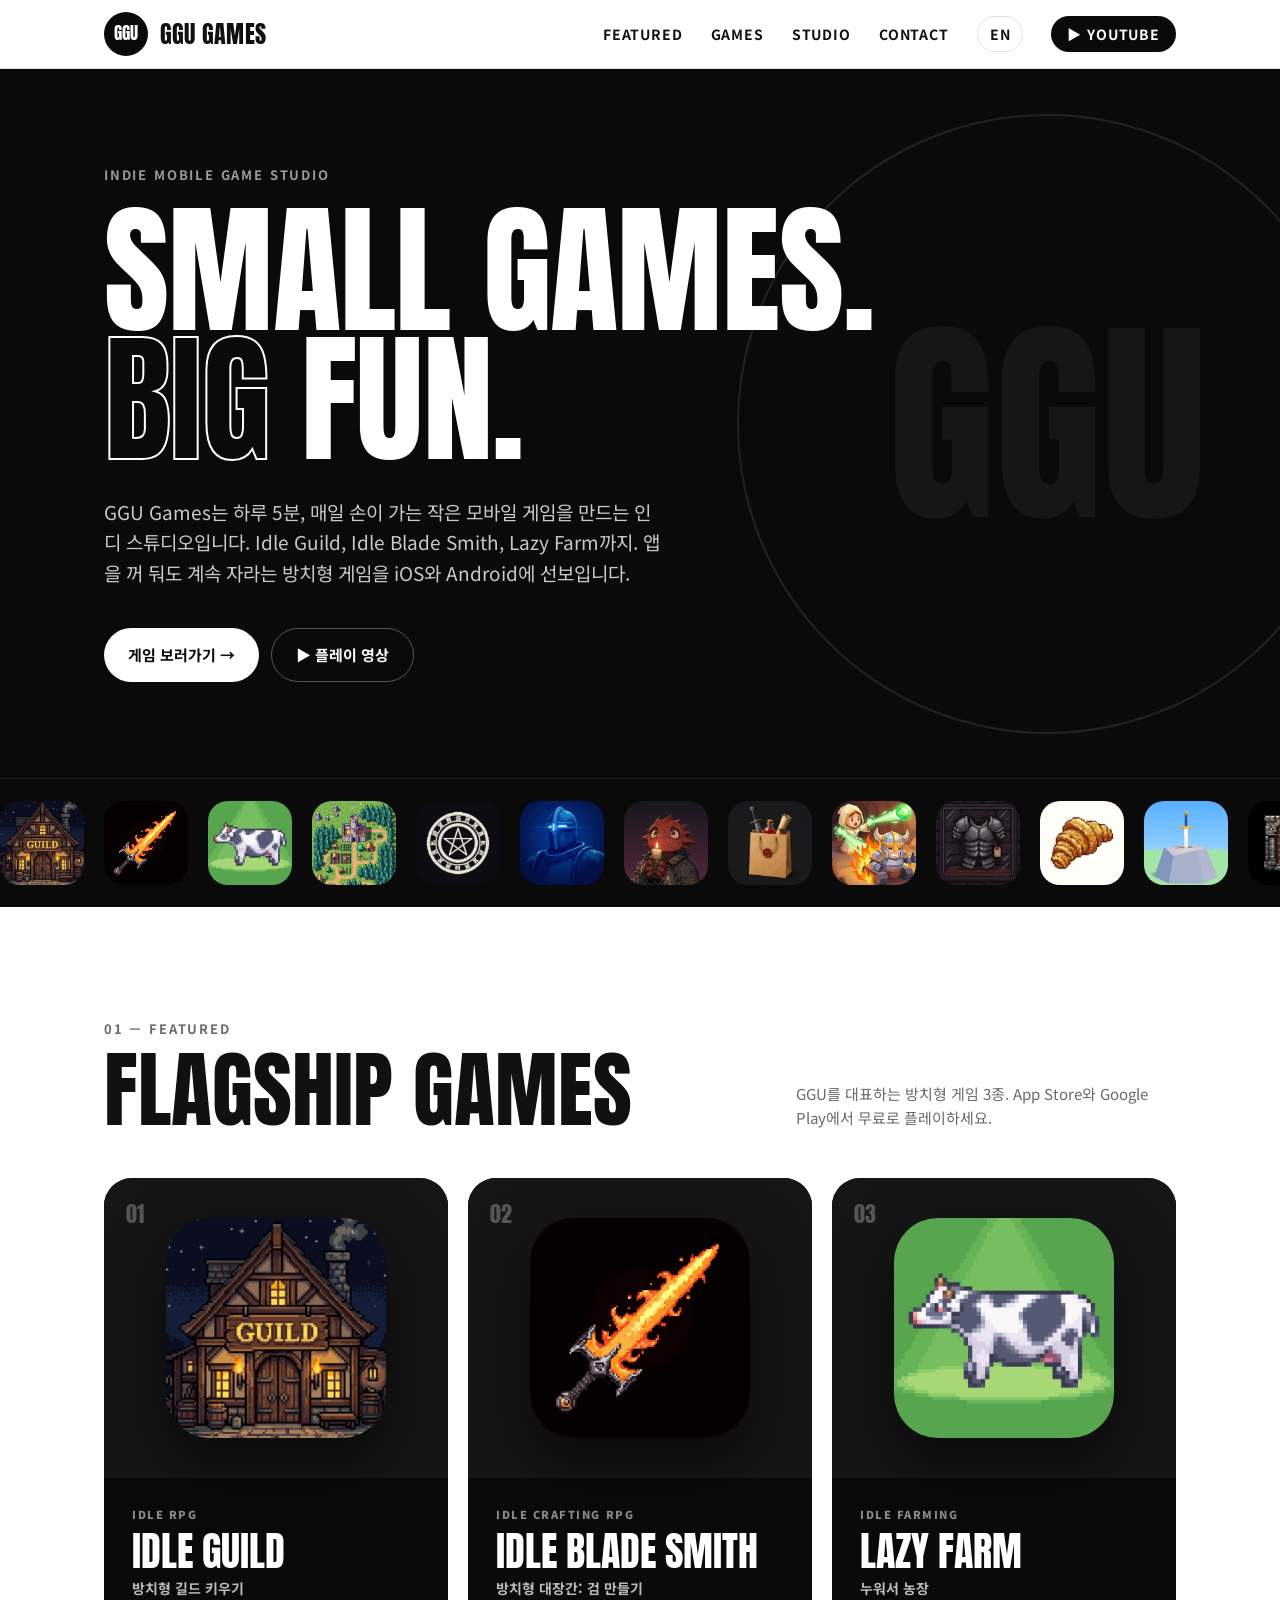
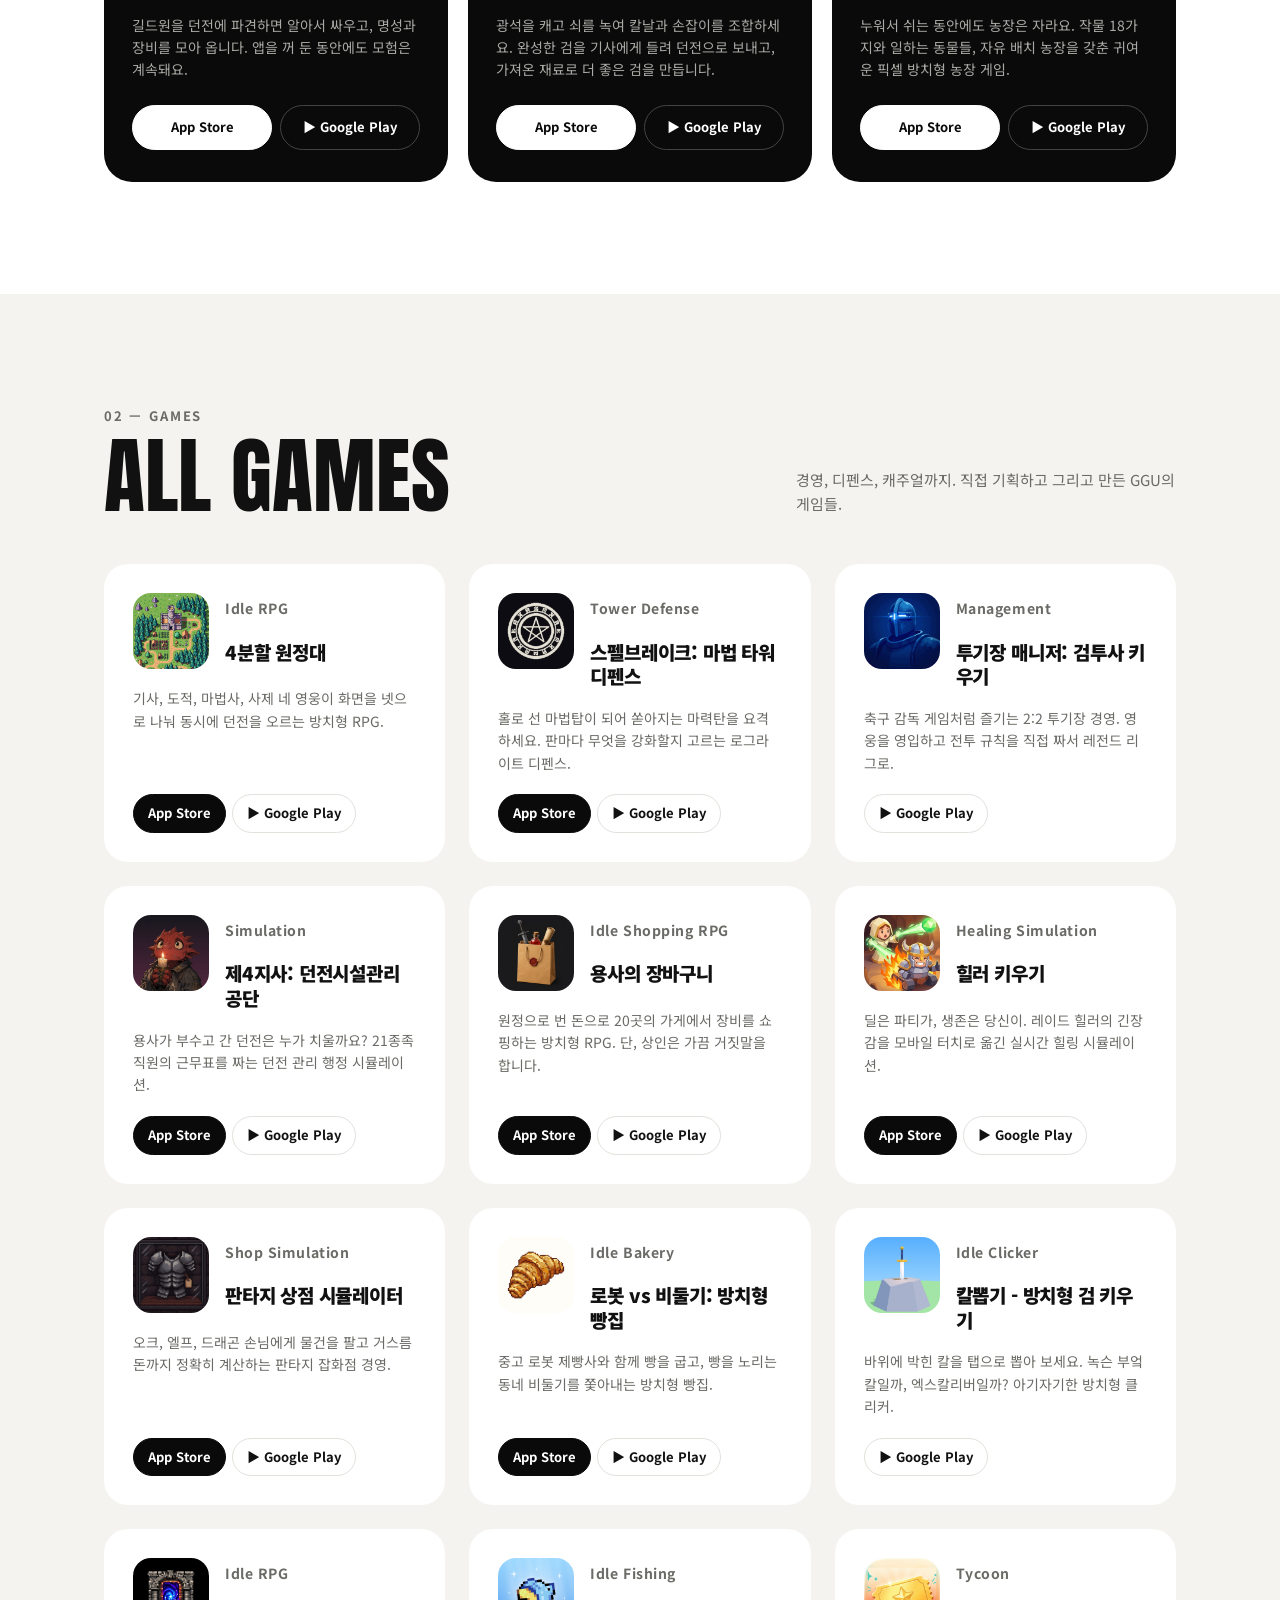
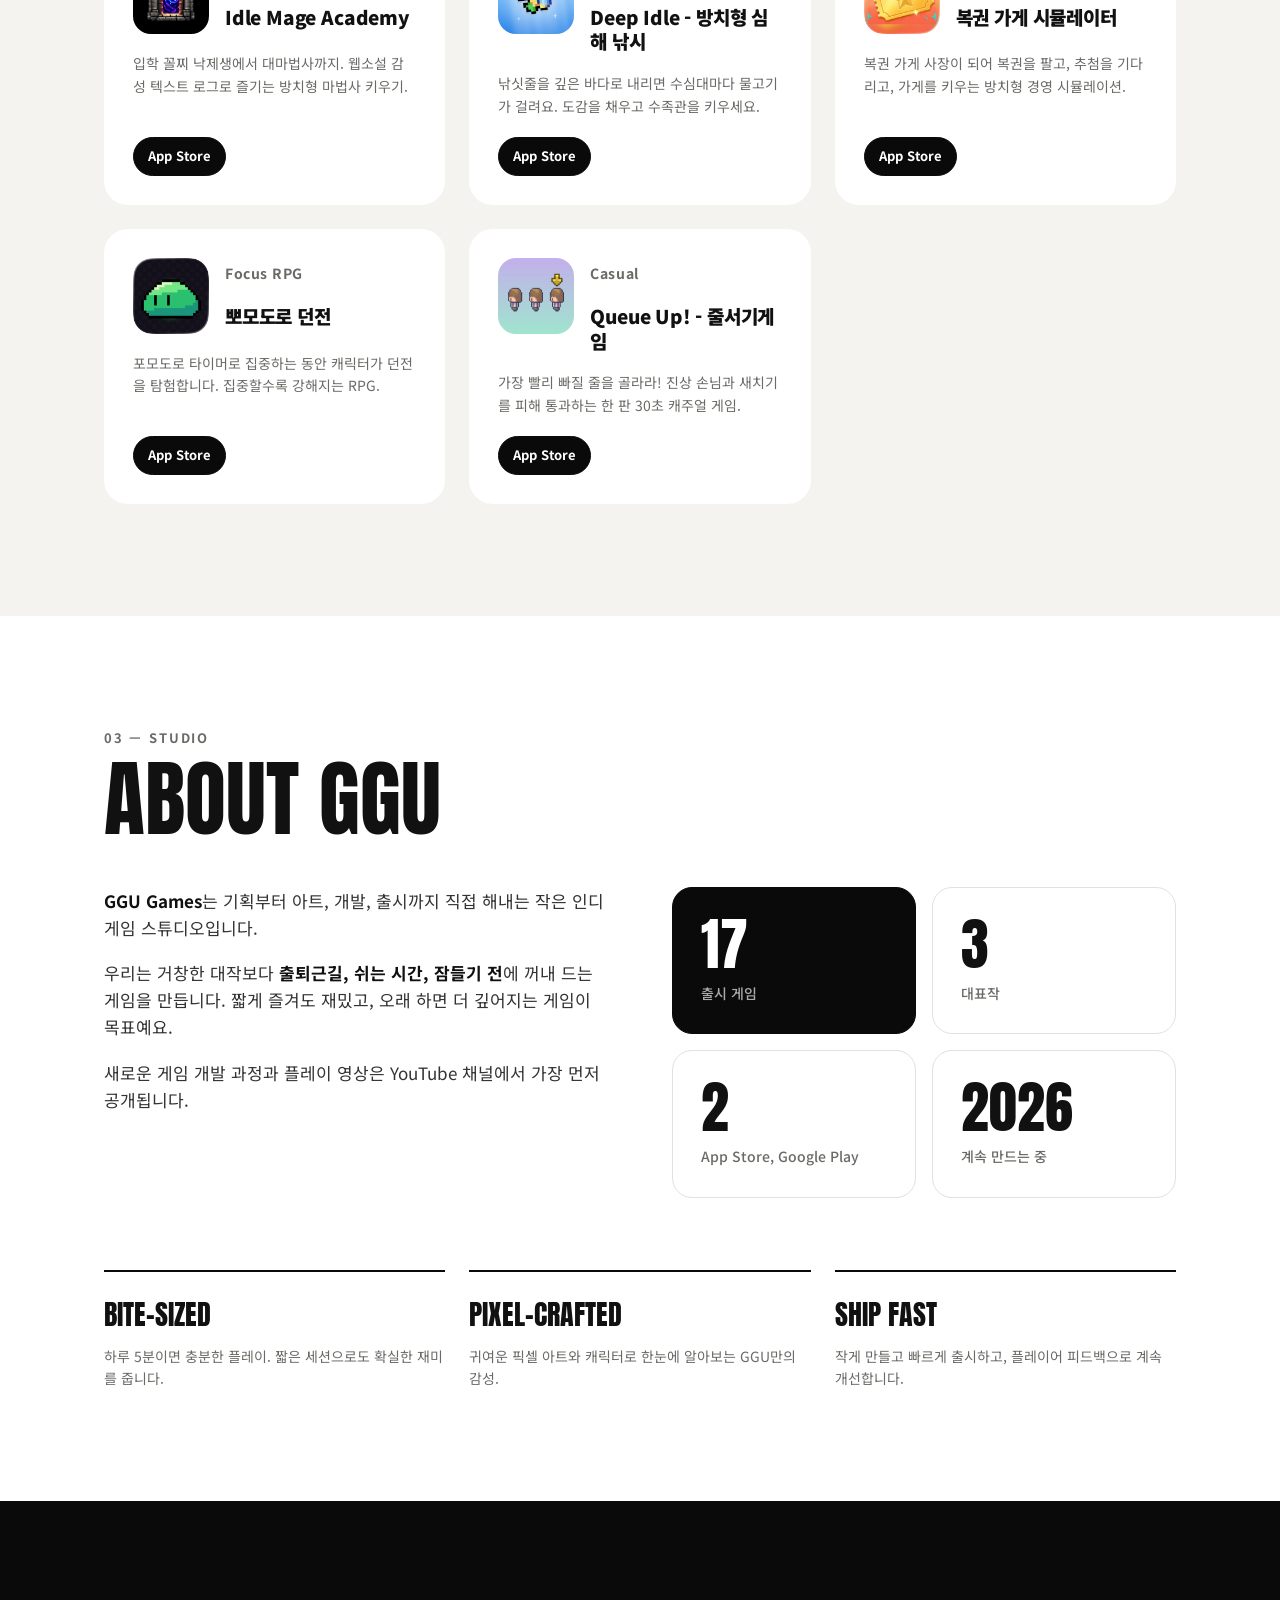
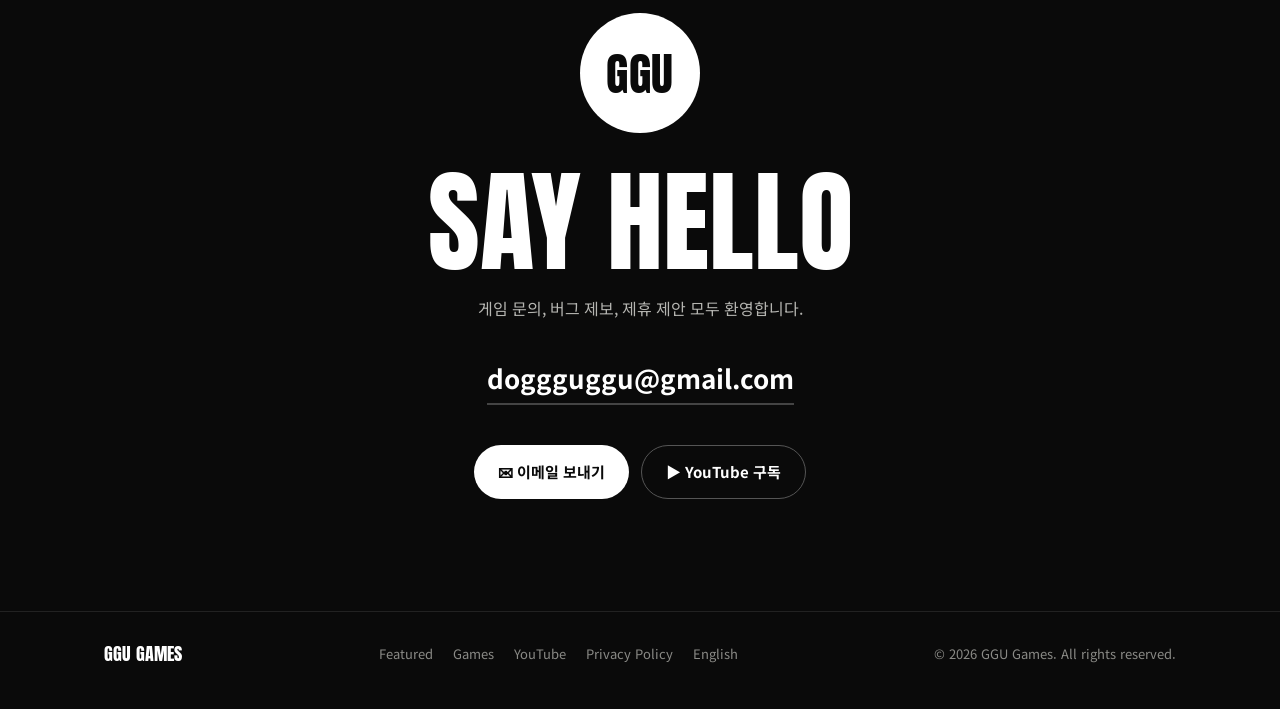
==== commit c66acc12: "Add English page, drop Apps section, share CSS - Generate index.html (ko) and en/index.html from _bu" ====
--- a/index.html
+++ b/index.html
@@ -1,306 +1,22 @@
 <!DOCTYPE html>
+<!-- Generated by _build/build.py. Edit that file, not this one. -->
 <html lang="ko">
 <head>
   <meta charset="UTF-8">
   <meta name="viewport" content="width=device-width, initial-scale=1.0">
-  <title>GGU Games — Indie Mobile Game Studio</title>
-  <meta name="description" content="GGU Games는 매일 손이 가는 작은 모바일 게임과 앱을 만드는 인디 스튜디오입니다.">
+  <title>GGU Games | 인디 모바일 게임 스튜디오</title>
+  <meta name="description" content="GGU Games는 매일 손이 가는 방치형 모바일 게임을 만드는 인디 게임 스튜디오입니다. Idle Guild, Idle Blade Smith, Lazy Farm.">
+  <link rel="canonical" href="https://shwach.github.io/">
+  <link rel="alternate" hreflang="ko" href="https://shwach.github.io/">
+  <link rel="alternate" hreflang="en" href="https://shwach.github.io/en/">
   <meta property="og:title" content="GGU Games">
-  <meta property="og:description" content="Indie mobile games by GGU.">
+  <meta property="og:description" content="GGU Games는 매일 손이 가는 방치형 모바일 게임을 만드는 인디 게임 스튜디오입니다. Idle Guild, Idle Blade Smith, Lazy Farm.">
   <meta property="og:image" content="https://shwach.github.io/icons/guild.jpg">
   <link rel="icon" href="data:image/svg+xml,%3Csvg xmlns='http://www.w3.org/2000/svg' viewBox='0 0 100 100'%3E%3Ccircle cx='50' cy='50' r='50'/%3E%3Ctext x='50' y='66' font-family='Impact,Arial Narrow,sans-serif' font-size='44' font-weight='700' fill='white' text-anchor='middle'%3EGGU%3C/text%3E%3C/svg%3E">
   <link rel="preconnect" href="https://fonts.googleapis.com">
   <link rel="preconnect" href="https://fonts.gstatic.com" crossorigin>
   <link href="https://fonts.googleapis.com/css2?family=Anton&family=Noto+Sans+KR:wght@400;500;700;900&display=swap" rel="stylesheet">
-  <style>
-    :root {
-      --black: #0a0a0a;
-      --ink: #111;
-      --white: #fff;
-      --paper: #f4f3ef;
-      --muted: #6a6a66;
-      --line: #e2e1dc;
-      --max: 1120px;
-      --display: "Anton", "Impact", "Arial Narrow", sans-serif;
-      --body: "Noto Sans KR", -apple-system, BlinkMacSystemFont, sans-serif;
-    }
-    * { box-sizing: border-box; margin: 0; padding: 0; }
-    html { scroll-behavior: smooth; }
-    body {
-      font-family: var(--body);
-      background: var(--white);
-      color: var(--ink);
-      line-height: 1.6;
-      -webkit-font-smoothing: antialiased;
-    }
-    a { color: inherit; }
-    img { display: block; }
-    .wrap { max-width: var(--max); margin: 0 auto; padding: 0 24px; }
-
-    /* ── Logo ── */
-    .logo {
-      width: 44px; height: 44px;
-      border-radius: 50%;
-      background: var(--black);
-      color: var(--white);
-      display: grid; place-items: center;
-      font-family: var(--display);
-      font-size: 17px;
-      letter-spacing: .01em;
-      flex-shrink: 0;
-    }
-    .logo.inverse { background: var(--white); color: var(--black); }
-
-    /* ── Header ── */
-    header {
-      position: sticky; top: 0; z-index: 50;
-      background: rgba(255,255,255,.9);
-      backdrop-filter: saturate(180%) blur(12px);
-      -webkit-backdrop-filter: saturate(180%) blur(12px);
-      border-bottom: 1px solid var(--line);
-    }
-    .nav {
-      height: 68px;
-      display: flex; align-items: center; justify-content: space-between; gap: 16px;
-    }
-    .brand { display: flex; align-items: center; gap: 12px; text-decoration: none; }
-    .brand-name { font-family: var(--display); font-size: 24px; letter-spacing: .01em; }
-    .nav-links { display: flex; align-items: center; gap: 28px; list-style: none; }
-    .nav-links a {
-      text-decoration: none; font-size: 14px; font-weight: 700;
-      text-transform: uppercase; letter-spacing: .06em;
-    }
-    .nav-links a:hover { opacity: .55; }
-    .nav-yt {
-      background: var(--black); color: var(--white) !important;
-      padding: 8px 16px; border-radius: 999px;
-    }
-    .nav-yt:hover { opacity: .8 !important; }
-
-    /* ── Hero ── */
-    .hero {
-      background: var(--black);
-      color: var(--white);
-      overflow: hidden;
-      position: relative;
-    }
-    .hero .wrap { padding-top: 96px; padding-bottom: 96px; position: relative; z-index: 1; }
-    .eyebrow {
-      font-size: 13px; font-weight: 700; letter-spacing: .14em; text-transform: uppercase;
-      color: #9a9a96; margin-bottom: 20px;
-    }
-    .hero h1 {
-      font-family: var(--display);
-      font-weight: 400;
-      font-size: clamp(56px, 11vw, 148px);
-      line-height: .92;
-      letter-spacing: -.005em;
-      text-transform: uppercase;
-      margin-bottom: 32px;
-    }
-    .hero h1 .outline { color: transparent; -webkit-text-stroke: 2px var(--white); }
-    .hero p.lead {
-      font-size: clamp(16px, 2vw, 19px);
-      color: #c9c9c5;
-      max-width: 560px;
-      margin-bottom: 40px;
-    }
-    .cta-row { display: flex; flex-wrap: wrap; gap: 12px; }
-    .btn {
-      display: inline-flex; align-items: center; gap: 8px;
-      padding: 14px 24px; border-radius: 999px;
-      font-weight: 700; font-size: 15px; text-decoration: none;
-      transition: transform .15s, background .15s, color .15s;
-    }
-    .btn:hover { transform: translateY(-2px); }
-    .btn-white { background: var(--white); color: var(--black); }
-    .btn-ghost { border: 1.5px solid #555; color: var(--white); }
-    .btn-ghost:hover { border-color: var(--white); }
-    .hero-mark {
-      position: absolute; right: -6vw; top: 50%; transform: translateY(-50%);
-      width: min(52vw, 620px); aspect-ratio: 1;
-      border-radius: 50%;
-      border: 2px solid #222;
-      display: grid; place-items: center;
-      font-family: var(--display);
-      font-size: min(18vw, 220px);
-      color: #161616;
-      pointer-events: none;
-      user-select: none;
-    }
-
-    /* ── Marquee ── */
-    .marquee {
-      background: var(--black);
-      border-top: 1px solid #222;
-      overflow: hidden;
-      padding: 22px 0;
-    }
-    .marquee-track {
-      display: flex; gap: 20px; width: max-content;
-      animation: scroll 40s linear infinite;
-    }
-    .marquee img { width: 84px; height: 84px; border-radius: 20px; }
-    @keyframes scroll { to { transform: translateX(-50%); } }
-    @media (prefers-reduced-motion: reduce) { .marquee-track { animation: none; } }
-
-    /* ── Sections ── */
-    section { padding: 112px 0; }
-    section.alt { background: var(--paper); }
-    .sec-head {
-      display: flex; align-items: flex-end; justify-content: space-between; gap: 24px;
-      flex-wrap: wrap;
-      margin-bottom: 48px;
-    }
-    .sec-num { font-size: 13px; font-weight: 700; letter-spacing: .14em; color: var(--muted); margin-bottom: 10px; }
-    .sec-title {
-      font-family: var(--display); font-weight: 400;
-      font-size: clamp(44px, 7vw, 84px);
-      line-height: .95; text-transform: uppercase;
-    }
-    .sec-desc { max-width: 380px; color: var(--muted); font-size: 15px; }
-
-    /* ── Flagship ── */
-    .feat-grid { display: grid; grid-template-columns: repeat(3, 1fr); gap: 20px; }
-    .feat {
-      background: var(--black); color: var(--white);
-      border-radius: 28px; overflow: hidden;
-      display: flex; flex-direction: column;
-      transition: transform .2s;
-    }
-    .feat:hover { transform: translateY(-6px); }
-    .feat-art { position: relative; background: #161616; padding: 40px; display: grid; place-items: center; }
-    .feat-art img {
-      width: 100%; max-width: 220px; aspect-ratio: 1; object-fit: cover;
-      border-radius: 44px; box-shadow: 0 24px 60px rgba(0,0,0,.6);
-    }
-    .feat-no { position: absolute; top: 18px; left: 22px; font-family: var(--display); font-size: 22px; color: #555; }
-    .feat-body { padding: 28px 28px 32px; display: flex; flex-direction: column; flex: 1; }
-    .feat-genre { font-size: 11px; font-weight: 900; letter-spacing: .14em; text-transform: uppercase; color: #8a8a86; margin-bottom: 8px; }
-    .feat h3 { font-family: var(--display); font-weight: 400; font-size: 40px; line-height: 1; text-transform: uppercase; }
-    .feat-ko { font-size: 14px; font-weight: 700; color: #bbb; margin: 6px 0 14px; }
-    .feat-desc { font-size: 14px; color: #a9a9a5; margin-bottom: 24px; flex: 1; }
-    .store-row { display: flex; flex-wrap: wrap; gap: 8px; }
-    .store-btn {
-      flex: 1; text-align: center; white-space: nowrap;
-      padding: 11px 14px; border-radius: 999px;
-      font-size: 13px; font-weight: 700; text-decoration: none;
-      background: var(--white); color: var(--black);
-      border: 1.5px solid var(--white);
-    }
-    .store-btn.play { background: transparent; color: var(--white); border: 1.5px solid #444; }
-    .store-btn:hover { opacity: .85; }
-
-    /* ── Game grid ── */
-    .grid { display: grid; grid-template-columns: repeat(auto-fill, minmax(300px, 1fr)); gap: 24px; }
-    .card {
-      background: var(--white);
-      border: 1px solid var(--line);
-      border-radius: 24px;
-      padding: 28px;
-      display: flex; flex-direction: column;
-      transition: transform .2s, box-shadow .2s;
-    }
-    section.alt .card { border-color: transparent; }
-    .card:hover { transform: translateY(-4px); box-shadow: 0 18px 40px rgba(0,0,0,.08); }
-    .card-top { display: flex; align-items: flex-start; gap: 16px; margin-bottom: 18px; min-height: 76px; }
-    .card-top > div { padding-top: 4px; min-width: 0; }
-    .card img { width: 76px; height: 76px; border-radius: 18px; object-fit: cover; }
-    .card-genre { font-size: 12px; font-weight: 700; color: var(--muted); letter-spacing: .04em; margin-bottom: 4px; white-space: nowrap; overflow: hidden; text-overflow: ellipsis; }
-    .card h3 { font-size: 19px; font-weight: 900; letter-spacing: -.01em; line-height: 1.3; }
-    .card p { font-size: 14px; color: var(--muted); margin-bottom: 20px; flex: 1; }
-    .card .store-row { gap: 6px; }
-    .card-foot { display: flex; align-items: center; justify-content: space-between; gap: 12px; flex-wrap: wrap; }
-    .store-link {
-      font-size: 13px; font-weight: 700; text-decoration: none;
-      padding: 8px 14px; border-radius: 999px;
-      background: var(--black); color: var(--white);
-      border: 1.5px solid var(--black);
-      white-space: nowrap;
-    }
-    .store-link.play { background: transparent; color: var(--ink); border: 1.5px solid var(--line); }
-    .store-link:hover { opacity: .8; }
-    .tags { display: flex; flex-wrap: wrap; gap: 6px; }
-    .tag {
-      font-size: 11px; font-weight: 700; padding: 3px 9px;
-      border-radius: 6px; border: 1px solid var(--line); color: var(--muted);
-    }
-
-    /* ── Studio ── */
-    .studio {
-      display: grid; grid-template-columns: 1fr 1fr; gap: 64px; align-items: start;
-    }
-    .studio-text p { font-size: 17px; margin-bottom: 18px; color: #333; }
-    .studio-text strong { color: var(--ink); }
-    .stats { display: grid; grid-template-columns: 1fr 1fr; gap: 16px; }
-    .stat {
-      border: 1px solid var(--line); border-radius: 20px; padding: 28px;
-    }
-    .stat b {
-      display: block; font-family: var(--display); font-weight: 400;
-      font-size: 56px; line-height: 1; margin-bottom: 8px;
-    }
-    .stat span { font-size: 14px; color: var(--muted); font-weight: 500; }
-    .stat.dark { background: var(--black); color: var(--white); border-color: var(--black); }
-    .stat.dark span { color: #aaa; }
-
-    .values { display: grid; grid-template-columns: repeat(3, 1fr); gap: 24px; margin-top: 72px; }
-    .value { border-top: 2px solid var(--black); padding-top: 20px; }
-    .value h4 { font-family: var(--display); font-weight: 400; font-size: 28px; text-transform: uppercase; margin-bottom: 8px; }
-    .value p { font-size: 14px; color: var(--muted); }
-
-
-    /* ── Contact ── */
-    .contact { background: var(--black); color: var(--white); text-align: center; }
-    .contact .logo { width: 120px; height: 120px; font-size: 46px; margin: 0 auto 36px; }
-    .contact h2 {
-      font-family: var(--display); font-weight: 400;
-      font-size: clamp(48px, 9vw, 112px); line-height: .95; text-transform: uppercase;
-      margin-bottom: 20px;
-    }
-    .contact p { color: #b5b5b1; margin-bottom: 36px; }
-    .contact .cta-row { justify-content: center; }
-    .mail { font-size: clamp(18px, 3vw, 26px); font-weight: 700; text-decoration: none; border-bottom: 2px solid #444; padding-bottom: 4px; display: inline-block; margin-bottom: 40px; }
-    .mail:hover { border-color: var(--white); }
-
-    /* ── Footer ── */
-    footer { background: var(--black); color: #8a8a86; border-top: 1px solid #222; }
-    footer .wrap {
-      padding-top: 28px; padding-bottom: 40px;
-      display: flex; align-items: center; justify-content: space-between; gap: 16px; flex-wrap: wrap;
-      font-size: 13px;
-    }
-    footer .brand-name { color: var(--white); font-size: 18px; }
-    footer nav { display: flex; gap: 20px; flex-wrap: wrap; }
-    footer a { text-decoration: none; }
-    footer a:hover { color: var(--white); }
-
-    /* ── Responsive ── */
-    @media (max-width: 900px) {
-      .feat-grid { grid-template-columns: 1fr; }
-      .feat { flex-direction: row; }
-      .feat-art { padding: 24px; flex: 0 0 38%; }
-      .feat-art img { border-radius: 28px; }
-      .studio { grid-template-columns: 1fr; gap: 40px; }
-      .values { grid-template-columns: 1fr; }
-      .hero-mark { opacity: .6; }
-    }
-    @media (max-width: 640px) {
-      .wrap { padding: 0 16px; }
-      .nav-links li:not(:last-child) { display: none; }
-      .hero-mark { display: none; }
-      section { padding: 80px 0; }
-      .hero .wrap { padding-top: 64px; padding-bottom: 72px; }
-      .grid { grid-template-columns: 1fr; }
-      .feat { flex-direction: column; }
-      .feat-art { padding: 32px; }
-      .feat-art img { max-width: 180px; border-radius: 36px; }
-      .card { padding: 22px; }
-      .stat { padding: 22px; }
-      .stat b { font-size: 44px; }
-      .marquee img { width: 64px; height: 64px; border-radius: 15px; }
-    }
-  </style>
+  <link rel="stylesheet" href="style.css">
 </head>
 <body>
 
@@ -312,11 +28,11 @@
         <span class="brand-name">GGU GAMES</span>
       </a>
       <ul class="nav-links">
-        <li><a href="#featured">Featured</a></li>
-        <li><a href="#games">Games</a></li>
-        <li><a href="#apps">Apps</a></li>
-        <li><a href="#studio">Studio</a></li>
-        <li><a href="#contact">Contact</a></li>
+        <li class="sec"><a href="#featured">Featured</a></li>
+        <li class="sec"><a href="#games">Games</a></li>
+        <li class="sec"><a href="#studio">Studio</a></li>
+        <li class="sec"><a href="#contact">Contact</a></li>
+        <li><a class="nav-lang" href="en/" hreflang="en">EN</a></li>
         <li><a class="nav-yt" href="https://www.youtube.com/@doggguggu" target="_blank" rel="noopener">▶ YouTube</a></li>
       </ul>
     </div>
@@ -362,7 +78,7 @@
             <h3>Idle Guild</h3>
             <p class="feat-ko">방치형 길드 키우기</p>
             <p class="feat-desc">길드원을 던전에 파견하면 알아서 싸우고, 명성과 장비를 모아 옵니다. 앱을 꺼 둔 동안에도 모험은 계속돼요.</p>
-            <div class="store-row"><a class="store-btn ios" href="https://apps.apple.com/kr/app/id6779811440" target="_blank" rel="noopener"> App Store</a><a class="store-btn play" href="https://play.google.com/store/apps/details?id=com.idle.guild" target="_blank" rel="noopener">▶ Google Play</a></div>
+            <div class="store-row"><a class="store-btn ios" href="https://apps.apple.com/kr/app/id6779811440" target="_blank" rel="noopener"> App Store</a><a class="store-btn play" href="https://play.google.com/store/apps/details?id=com.idle.guild&amp;hl=ko" target="_blank" rel="noopener">▶ Google Play</a></div>
           </div>
         </article>
         <article class="feat">
@@ -372,7 +88,7 @@
             <h3>Idle Blade Smith</h3>
             <p class="feat-ko">방치형 대장간: 검 만들기</p>
             <p class="feat-desc">광석을 캐고 쇠를 녹여 칼날과 손잡이를 조합하세요. 완성한 검을 기사에게 들려 던전으로 보내고, 가져온 재료로 더 좋은 검을 만듭니다.</p>
-            <div class="store-row"><a class="store-btn ios" href="https://apps.apple.com/kr/app/id6811132548" target="_blank" rel="noopener"> App Store</a><a class="store-btn play" href="https://play.google.com/store/apps/details?id=com.blade.smith" target="_blank" rel="noopener">▶ Google Play</a></div>
+            <div class="store-row"><a class="store-btn ios" href="https://apps.apple.com/kr/app/id6811132548" target="_blank" rel="noopener"> App Store</a><a class="store-btn play" href="https://play.google.com/store/apps/details?id=com.blade.smith&amp;hl=ko" target="_blank" rel="noopener">▶ Google Play</a></div>
           </div>
         </article>
         <article class="feat">
@@ -382,7 +98,7 @@
             <h3>Lazy Farm</h3>
             <p class="feat-ko">누워서 농장</p>
             <p class="feat-desc">누워서 쉬는 동안에도 농장은 자라요. 작물 18가지와 일하는 동물들, 자유 배치 농장을 갖춘 귀여운 픽셀 방치형 농장 게임.</p>
-            <div class="store-row"><a class="store-btn ios" href="https://apps.apple.com/kr/app/id6774788641" target="_blank" rel="noopener"> App Store</a><a class="store-btn play" href="https://play.google.com/store/apps/details?id=com.farm.trade" target="_blank" rel="noopener">▶ Google Play</a></div>
+            <div class="store-row"><a class="store-btn ios" href="https://apps.apple.com/kr/app/id6774788641" target="_blank" rel="noopener"> App Store</a><a class="store-btn play" href="https://play.google.com/store/apps/details?id=com.farm.trade&amp;hl=ko" target="_blank" rel="noopener">▶ Google Play</a></div>
           </div>
         </article>
       </div>
@@ -409,7 +125,7 @@
             </div>
           </div>
           <p>기사, 도적, 마법사, 사제 네 영웅이 화면을 넷으로 나눠 동시에 던전을 오르는 방치형 RPG.</p>
-          <div class="store-row"><a class="store-link ios" href="https://apps.apple.com/kr/app/id6806672427" target="_blank" rel="noopener"> App Store</a><a class="store-link play" href="https://play.google.com/store/apps/details?id=com.split.squad" target="_blank" rel="noopener">▶ Google Play</a></div>
+          <div class="store-row"><a class="store-link ios" href="https://apps.apple.com/kr/app/id6806672427" target="_blank" rel="noopener"> App Store</a><a class="store-link play" href="https://play.google.com/store/apps/details?id=com.split.squad&amp;hl=ko" target="_blank" rel="noopener">▶ Google Play</a></div>
         </article>
         <article class="card">
           <div class="card-top">
@@ -420,7 +136,7 @@
             </div>
           </div>
           <p>홀로 선 마법탑이 되어 쏟아지는 마력탄을 요격하세요. 판마다 무엇을 강화할지 고르는 로그라이트 디펜스.</p>
-          <div class="store-row"><a class="store-link ios" href="https://apps.apple.com/kr/app/id6813854627" target="_blank" rel="noopener"> App Store</a><a class="store-link play" href="https://play.google.com/store/apps/details?id=com.spell.tower" target="_blank" rel="noopener">▶ Google Play</a></div>
+          <div class="store-row"><a class="store-link ios" href="https://apps.apple.com/kr/app/id6813854627" target="_blank" rel="noopener"> App Store</a><a class="store-link play" href="https://play.google.com/store/apps/details?id=com.spell.tower&amp;hl=ko" target="_blank" rel="noopener">▶ Google Play</a></div>
         </article>
         <article class="card">
           <div class="card-top">
@@ -431,7 +147,7 @@
             </div>
           </div>
           <p>축구 감독 게임처럼 즐기는 2:2 투기장 경영. 영웅을 영입하고 전투 규칙을 직접 짜서 레전드 리그로.</p>
-          <div class="store-row"><a class="store-link play" href="https://play.google.com/store/apps/details?id=com.arena.manager" target="_blank" rel="noopener">▶ Google Play</a></div>
+          <div class="store-row"><a class="store-link play" href="https://play.google.com/store/apps/details?id=com.arena.manager&amp;hl=ko" target="_blank" rel="noopener">▶ Google Play</a></div>
         </article>
         <article class="card">
           <div class="card-top">
@@ -442,7 +158,7 @@
             </div>
           </div>
           <p>용사가 부수고 간 던전은 누가 치울까요? 21종족 직원의 근무표를 짜는 던전 관리 행정 시뮬레이션.</p>
-          <div class="store-row"><a class="store-link ios" href="https://apps.apple.com/kr/app/id6801756977" target="_blank" rel="noopener"> App Store</a><a class="store-link play" href="https://play.google.com/store/apps/details?id=com.branch.four" target="_blank" rel="noopener">▶ Google Play</a></div>
+          <div class="store-row"><a class="store-link ios" href="https://apps.apple.com/kr/app/id6801756977" target="_blank" rel="noopener"> App Store</a><a class="store-link play" href="https://play.google.com/store/apps/details?id=com.branch.four&amp;hl=ko" target="_blank" rel="noopener">▶ Google Play</a></div>
         </article>
         <article class="card">
           <div class="card-top">
@@ -453,7 +169,7 @@
             </div>
           </div>
           <p>원정으로 번 돈으로 20곳의 가게에서 장비를 쇼핑하는 방치형 RPG. 단, 상인은 가끔 거짓말을 합니다.</p>
-          <div class="store-row"><a class="store-link ios" href="https://apps.apple.com/kr/app/id6799284115" target="_blank" rel="noopener"> App Store</a><a class="store-link play" href="https://play.google.com/store/apps/details?id=com.hero.cart" target="_blank" rel="noopener">▶ Google Play</a></div>
+          <div class="store-row"><a class="store-link ios" href="https://apps.apple.com/kr/app/id6799284115" target="_blank" rel="noopener"> App Store</a><a class="store-link play" href="https://play.google.com/store/apps/details?id=com.hero.cart&amp;hl=ko" target="_blank" rel="noopener">▶ Google Play</a></div>
         </article>
         <article class="card">
           <div class="card-top">
@@ -464,7 +180,7 @@
             </div>
           </div>
           <p>딜은 파티가, 생존은 당신이. 레이드 힐러의 긴장감을 모바일 터치로 옮긴 실시간 힐링 시뮬레이션.</p>
-          <div class="store-row"><a class="store-link ios" href="https://apps.apple.com/kr/app/id6792133086" target="_blank" rel="noopener"> App Store</a><a class="store-link play" href="https://play.google.com/store/apps/details?id=com.healer.simulator" target="_blank" rel="noopener">▶ Google Play</a></div>
+          <div class="store-row"><a class="store-link ios" href="https://apps.apple.com/kr/app/id6792133086" target="_blank" rel="noopener"> App Store</a><a class="store-link play" href="https://play.google.com/store/apps/details?id=com.healer.simulator&amp;hl=ko" target="_blank" rel="noopener">▶ Google Play</a></div>
         </article>
         <article class="card">
           <div class="card-top">
@@ -475,7 +191,7 @@
             </div>
           </div>
           <p>오크, 엘프, 드래곤 손님에게 물건을 팔고 거스름돈까지 정확히 계산하는 판타지 잡화점 경영.</p>
-          <div class="store-row"><a class="store-link ios" href="https://apps.apple.com/kr/app/id6808270586" target="_blank" rel="noopener"> App Store</a><a class="store-link play" href="https://play.google.com/store/apps/details?id=com.fantasyshop.simulator" target="_blank" rel="noopener">▶ Google Play</a></div>
+          <div class="store-row"><a class="store-link ios" href="https://apps.apple.com/kr/app/id6808270586" target="_blank" rel="noopener"> App Store</a><a class="store-link play" href="https://play.google.com/store/apps/details?id=com.fantasyshop.simulator&amp;hl=ko" target="_blank" rel="noopener">▶ Google Play</a></div>
         </article>
         <article class="card">
           <div class="card-top">
@@ -486,7 +202,7 @@
             </div>
           </div>
           <p>중고 로봇 제빵사와 함께 빵을 굽고, 빵을 노리는 동네 비둘기를 쫓아내는 방치형 빵집.</p>
-          <div class="store-row"><a class="store-link ios" href="https://apps.apple.com/kr/app/id6809312191" target="_blank" rel="noopener"> App Store</a><a class="store-link play" href="https://play.google.com/store/apps/details?id=com.pigeon.robot" target="_blank" rel="noopener">▶ Google Play</a></div>
+          <div class="store-row"><a class="store-link ios" href="https://apps.apple.com/kr/app/id6809312191" target="_blank" rel="noopener"> App Store</a><a class="store-link play" href="https://play.google.com/store/apps/details?id=com.pigeon.robot&amp;hl=ko" target="_blank" rel="noopener">▶ Google Play</a></div>
         </article>
         <article class="card">
           <div class="card-top">
@@ -497,7 +213,7 @@
             </div>
           </div>
           <p>바위에 박힌 칼을 탭으로 뽑아 보세요. 녹슨 부엌칼일까, 엑스칼리버일까? 아기자기한 방치형 클리커.</p>
-          <div class="store-row"><a class="store-link play" href="https://play.google.com/store/apps/details?id=com.pull.sword" target="_blank" rel="noopener">▶ Google Play</a></div>
+          <div class="store-row"><a class="store-link play" href="https://play.google.com/store/apps/details?id=com.pull.sword&amp;hl=ko" target="_blank" rel="noopener">▶ Google Play</a></div>
         </article>
         <article class="card">
           <div class="card-top">
@@ -558,93 +274,12 @@
     </div>
   </section>
 
-  <!-- Apps -->
-  <section id="apps">
+  <!-- Studio -->
+  <section id="studio">
     <div class="wrap">
       <div class="sec-head">
         <div>
-          <p class="sec-num">03 — APPS</p>
-          <h2 class="sec-title">Playful Apps</h2>
-        </div>
-        <p class="sec-desc">게임처럼 즐거운 일상 앱. 산책, 걸음, 타자 연습도 GGU 스타일로.</p>
-      </div>
-      <div class="grid">
-        <article class="card">
-          <div class="card-top">
-            <img src="icons/border.png" alt="보더콜리 만보기 아이콘" loading="lazy">
-            <div>
-              <p class="card-genre">Health</p>
-              <h3>보더콜리 만보기</h3>
-            </div>
-          </div>
-          <p>1,000보 걸을 때마다 양이 한 마리씩 우리에 들어와요. 걷기를 게임으로 만든 만보기.</p>
-          <div class="store-row"><a class="store-link ios" href="https://apps.apple.com/kr/app/id6773739392" target="_blank" rel="noopener"> App Store</a></div>
-        </article>
-        <article class="card">
-          <div class="card-top">
-            <img src="icons/dogwalk.png" alt="도그 워크 - 강아지 산책 아이콘" loading="lazy">
-            <div>
-              <p class="card-genre">Lifestyle</p>
-              <h3>도그 워크 - 강아지 산책</h3>
-            </div>
-          </div>
-          <p>산책 시작만 누르면 GPS가 경로, 거리, 시간을 자동으로 기록하는 강아지 산책 기록 앱.</p>
-          <div class="store-row"><a class="store-link ios" href="https://apps.apple.com/kr/app/id6771354024" target="_blank" rel="noopener"> App Store</a><a class="store-link play" href="https://play.google.com/store/apps/details?id=com.walkin.dog" target="_blank" rel="noopener">▶ Google Play</a></div>
-        </article>
-        <article class="card">
-          <div class="card-top">
-            <img src="icons/typing.png" alt="왕초보 타자연습 아이콘" loading="lazy">
-            <div>
-              <p class="card-genre">Education</p>
-              <h3>왕초보 타자연습</h3>
-            </div>
-          </div>
-          <p>자음과 모음 분해부터 실전 문장까지. 두벌식과 천지인을 지원하는 스마트폰 타자 연습.</p>
-          <div class="store-row"><a class="store-link ios" href="https://apps.apple.com/kr/app/id6770530839" target="_blank" rel="noopener"> App Store</a><a class="store-link play" href="https://play.google.com/store/apps/details?id=com.king.typing" target="_blank" rel="noopener">▶ Google Play</a></div>
-        </article>
-        <article class="card">
-          <div class="card-top">
-            <img src="icons/nagging.jpg" alt="AI 잔소리 가계부 아이콘" loading="lazy">
-            <div>
-              <p class="card-genre">Finance</p>
-              <h3>AI 잔소리 가계부</h3>
-            </div>
-          </div>
-          <p>소비할 때마다 AI가 직접 혼내 주는 가계부. 4가지 AI 페르소나와 30일 소비 리포트.</p>
-          <div class="store-row"><a class="store-link ios" href="https://apps.apple.com/kr/app/id6777889467" target="_blank" rel="noopener"> App Store</a></div>
-        </article>
-        <article class="card">
-          <div class="card-top">
-            <img src="icons/pastebox.jpg" alt="PasteBox 아이콘" loading="lazy">
-            <div>
-              <p class="card-genre">Productivity</p>
-              <h3>PasteBox</h3>
-            </div>
-          </div>
-          <p>계좌번호, 주소, 자기소개까지. 자주 쓰는 텍스트를 저장해 두고 탭 한 번에 복사하세요.</p>
-          <div class="store-row"><a class="store-link ios" href="https://apps.apple.com/kr/app/id6775975547" target="_blank" rel="noopener"> App Store</a></div>
-        </article>
-        <article class="card">
-          <div class="card-top">
-            <img src="icons/ki.png" alt="기받아가요 아이콘" loading="lazy">
-            <div>
-              <p class="card-genre">Lifestyle</p>
-              <h3>기받아가요</h3>
-            </div>
-          </div>
-          <p>기운이 필요할 때 하루에 한 번 기를 받고, 받은 기를 다른 사람과 나눠요.</p>
-          <div class="store-row"><a class="store-link play" href="https://play.google.com/store/apps/details?id=com.shwach.kibadagayo" target="_blank" rel="noopener">▶ Google Play</a></div>
-        </article>
-      </div>
-    </div>
-  </section>
-
-  <!-- Studio -->
-  <section id="studio">
-    <div class="wrap">
-      <div class="sec-head">
-        <div>
-          <p class="sec-num">04 — STUDIO</p>
+          <p class="sec-num">03 — STUDIO</p>
           <h2 class="sec-title">About GGU</h2>
         </div>
       </div>
@@ -655,8 +290,8 @@
           <p>새로운 게임 개발 과정과 플레이 영상은 YouTube 채널에서 가장 먼저 공개됩니다.</p>
         </div>
         <div class="stats">
-          <div class="stat dark"><b>23</b><span>출시 타이틀</span></div>
-          <div class="stat"><b>17</b><span>게임</span></div>
+          <div class="stat dark"><b>17</b><span>출시 게임</span></div>
+          <div class="stat"><b>3</b><span>대표작</span></div>
           <div class="stat"><b>2</b><span>App Store, Google Play</span></div>
           <div class="stat"><b>2026</b><span>계속 만드는 중</span></div>
         </div>
@@ -700,9 +335,9 @@
       <nav>
         <a href="#featured">Featured</a>
         <a href="#games">Games</a>
-        <a href="#apps">Apps</a>
         <a href="https://www.youtube.com/@doggguggu" target="_blank" rel="noopener">YouTube</a>
         <a href="/privacy-policy/">Privacy Policy</a>
+        <a href="en/">English</a>
       </nav>
       <span>© 2026 GGU Games. All rights reserved.</span>
     </div>
--- a/style.css
+++ b/style.css
@@ -0,0 +1,295 @@
+:root {
+  --black: #0a0a0a;
+  --ink: #111;
+  --white: #fff;
+  --paper: #f4f3ef;
+  --muted: #6a6a66;
+  --line: #e2e1dc;
+  --max: 1120px;
+  --display: "Anton", "Impact", "Arial Narrow", sans-serif;
+  --body: "Noto Sans KR", -apple-system, BlinkMacSystemFont, sans-serif;
+}
+* { box-sizing: border-box; margin: 0; padding: 0; }
+html { scroll-behavior: smooth; }
+body {
+  font-family: var(--body);
+  background: var(--white);
+  color: var(--ink);
+  line-height: 1.6;
+  -webkit-font-smoothing: antialiased;
+}
+a { color: inherit; }
+img { display: block; }
+.wrap { max-width: var(--max); margin: 0 auto; padding: 0 24px; }
+
+/* ── Logo ── */
+.logo {
+  width: 44px; height: 44px;
+  border-radius: 50%;
+  background: var(--black);
+  color: var(--white);
+  display: grid; place-items: center;
+  font-family: var(--display);
+  font-size: 17px;
+  letter-spacing: .01em;
+  flex-shrink: 0;
+}
+.logo.inverse { background: var(--white); color: var(--black); }
+
+/* ── Header ── */
+header {
+  position: sticky; top: 0; z-index: 50;
+  background: rgba(255,255,255,.9);
+  backdrop-filter: saturate(180%) blur(12px);
+  -webkit-backdrop-filter: saturate(180%) blur(12px);
+  border-bottom: 1px solid var(--line);
+}
+.nav {
+  height: 68px;
+  display: flex; align-items: center; justify-content: space-between; gap: 16px;
+}
+.brand { display: flex; align-items: center; gap: 12px; text-decoration: none; }
+.brand-name { font-family: var(--display); font-size: 24px; letter-spacing: .01em; white-space: nowrap; }
+.nav-links { display: flex; align-items: center; gap: 28px; list-style: none; }
+.nav-links a {
+  text-decoration: none; font-size: 14px; font-weight: 700;
+  text-transform: uppercase; letter-spacing: .06em;
+  white-space: nowrap;
+}
+.nav-links a:hover { opacity: .55; }
+.nav-yt {
+  background: var(--black); color: var(--white) !important;
+  padding: 8px 16px; border-radius: 999px;
+}
+.nav-yt:hover { opacity: .8 !important; }
+.nav-lang { border: 1.5px solid var(--line); padding: 7px 12px; border-radius: 999px; }
+
+/* ── Hero ── */
+.hero {
+  background: var(--black);
+  color: var(--white);
+  overflow: hidden;
+  position: relative;
+}
+.hero .wrap { padding-top: 96px; padding-bottom: 96px; position: relative; z-index: 1; }
+.eyebrow {
+  font-size: 13px; font-weight: 700; letter-spacing: .14em; text-transform: uppercase;
+  color: #9a9a96; margin-bottom: 20px;
+}
+.hero h1 {
+  font-family: var(--display);
+  font-weight: 400;
+  font-size: clamp(56px, 11vw, 148px);
+  line-height: .92;
+  letter-spacing: -.005em;
+  text-transform: uppercase;
+  margin-bottom: 32px;
+}
+.hero h1 .outline { color: transparent; -webkit-text-stroke: 2px var(--white); }
+.hero p.lead {
+  font-size: clamp(16px, 2vw, 19px);
+  color: #c9c9c5;
+  max-width: 560px;
+  margin-bottom: 40px;
+}
+.cta-row { display: flex; flex-wrap: wrap; gap: 12px; }
+.btn {
+  display: inline-flex; align-items: center; gap: 8px;
+  padding: 14px 24px; border-radius: 999px;
+  font-weight: 700; font-size: 15px; text-decoration: none;
+  transition: transform .15s, background .15s, color .15s;
+}
+.btn:hover { transform: translateY(-2px); }
+.btn-white { background: var(--white); color: var(--black); }
+.btn-ghost { border: 1.5px solid #555; color: var(--white); }
+.btn-ghost:hover { border-color: var(--white); }
+.hero-mark {
+  position: absolute; right: -6vw; top: 50%; transform: translateY(-50%);
+  width: min(52vw, 620px); aspect-ratio: 1;
+  border-radius: 50%;
+  border: 2px solid #222;
+  display: grid; place-items: center;
+  font-family: var(--display);
+  font-size: min(18vw, 220px);
+  color: #161616;
+  pointer-events: none;
+  user-select: none;
+}
+
+/* ── Marquee ── */
+.marquee {
+  background: var(--black);
+  border-top: 1px solid #222;
+  overflow: hidden;
+  padding: 22px 0;
+}
+.marquee-track {
+  display: flex; gap: 20px; width: max-content;
+  animation: scroll 40s linear infinite;
+}
+.marquee img { width: 84px; height: 84px; border-radius: 20px; }
+@keyframes scroll { to { transform: translateX(-50%); } }
+@media (prefers-reduced-motion: reduce) { .marquee-track { animation: none; } }
+
+/* ── Sections ── */
+section { padding: 112px 0; }
+section.alt { background: var(--paper); }
+.sec-head {
+  display: flex; align-items: flex-end; justify-content: space-between; gap: 24px;
+  flex-wrap: wrap;
+  margin-bottom: 48px;
+}
+.sec-num { font-size: 13px; font-weight: 700; letter-spacing: .14em; color: var(--muted); margin-bottom: 10px; }
+.sec-title {
+  font-family: var(--display); font-weight: 400;
+  font-size: clamp(44px, 7vw, 84px);
+  line-height: .95; text-transform: uppercase;
+}
+.sec-desc { max-width: 380px; color: var(--muted); font-size: 15px; }
+
+/* ── Flagship ── */
+.feat-grid { display: grid; grid-template-columns: repeat(3, 1fr); gap: 20px; }
+.feat {
+  background: var(--black); color: var(--white);
+  border-radius: 28px; overflow: hidden;
+  display: flex; flex-direction: column;
+  transition: transform .2s;
+}
+.feat:hover { transform: translateY(-6px); }
+.feat-art { position: relative; background: #161616; padding: 40px; display: grid; place-items: center; }
+.feat-art img {
+  width: 100%; max-width: 220px; aspect-ratio: 1; object-fit: cover;
+  border-radius: 44px; box-shadow: 0 24px 60px rgba(0,0,0,.6);
+}
+.feat-no { position: absolute; top: 18px; left: 22px; font-family: var(--display); font-size: 22px; color: #555; }
+.feat-body { padding: 28px 28px 32px; display: flex; flex-direction: column; flex: 1; }
+.feat-genre { font-size: 11px; font-weight: 900; letter-spacing: .14em; text-transform: uppercase; color: #8a8a86; margin-bottom: 8px; }
+.feat h3 { font-family: var(--display); font-weight: 400; font-size: 40px; line-height: 1; text-transform: uppercase; }
+.feat-ko { font-size: 14px; font-weight: 700; color: #bbb; margin: 6px 0 14px; }
+.feat-desc { font-size: 14px; color: #a9a9a5; margin-bottom: 24px; flex: 1; }
+.store-row { display: flex; flex-wrap: wrap; gap: 8px; }
+.store-btn {
+  flex: 1; text-align: center; white-space: nowrap;
+  padding: 11px 14px; border-radius: 999px;
+  font-size: 13px; font-weight: 700; text-decoration: none;
+  background: var(--white); color: var(--black);
+  border: 1.5px solid var(--white);
+}
+.store-btn.play { background: transparent; color: var(--white); border: 1.5px solid #444; }
+.store-btn:hover { opacity: .85; }
+
+/* ── Game grid ── */
+.grid { display: grid; grid-template-columns: repeat(auto-fill, minmax(300px, 1fr)); gap: 24px; }
+.card {
+  background: var(--white);
+  border: 1px solid var(--line);
+  border-radius: 24px;
+  padding: 28px;
+  display: flex; flex-direction: column;
+  transition: transform .2s, box-shadow .2s;
+}
+section.alt .card { border-color: transparent; }
+.card:hover { transform: translateY(-4px); box-shadow: 0 18px 40px rgba(0,0,0,.08); }
+.card-top { display: flex; align-items: flex-start; gap: 16px; margin-bottom: 18px; min-height: 76px; }
+.card-top > div { padding-top: 4px; min-width: 0; }
+.card img { width: 76px; height: 76px; border-radius: 18px; object-fit: cover; }
+.card-genre { font-size: 12px; font-weight: 700; color: var(--muted); letter-spacing: .04em; margin-bottom: 4px; white-space: nowrap; overflow: hidden; text-overflow: ellipsis; }
+.card h3 { font-size: 19px; font-weight: 900; letter-spacing: -.01em; line-height: 1.3; }
+.card p { font-size: 14px; color: var(--muted); margin-bottom: 20px; flex: 1; }
+.card .store-row { gap: 6px; }
+.card-foot { display: flex; align-items: center; justify-content: space-between; gap: 12px; flex-wrap: wrap; }
+.store-link {
+  font-size: 13px; font-weight: 700; text-decoration: none;
+  padding: 8px 14px; border-radius: 999px;
+  background: var(--black); color: var(--white);
+  border: 1.5px solid var(--black);
+  white-space: nowrap;
+}
+.store-link.play { background: transparent; color: var(--ink); border: 1.5px solid var(--line); }
+.store-link:hover { opacity: .8; }
+.tags { display: flex; flex-wrap: wrap; gap: 6px; }
+.tag {
+  font-size: 11px; font-weight: 700; padding: 3px 9px;
+  border-radius: 6px; border: 1px solid var(--line); color: var(--muted);
+}
+
+/* ── Studio ── */
+.studio {
+  display: grid; grid-template-columns: 1fr 1fr; gap: 64px; align-items: start;
+}
+.studio-text p { font-size: 17px; margin-bottom: 18px; color: #333; }
+.studio-text strong { color: var(--ink); }
+.stats { display: grid; grid-template-columns: 1fr 1fr; gap: 16px; }
+.stat {
+  border: 1px solid var(--line); border-radius: 20px; padding: 28px;
+}
+.stat b {
+  display: block; font-family: var(--display); font-weight: 400;
+  font-size: 56px; line-height: 1; margin-bottom: 8px;
+}
+.stat span { font-size: 14px; color: var(--muted); font-weight: 500; }
+.stat.dark { background: var(--black); color: var(--white); border-color: var(--black); }
+.stat.dark span { color: #aaa; }
+
+.values { display: grid; grid-template-columns: repeat(3, 1fr); gap: 24px; margin-top: 72px; }
+.value { border-top: 2px solid var(--black); padding-top: 20px; }
+.value h4 { font-family: var(--display); font-weight: 400; font-size: 28px; text-transform: uppercase; margin-bottom: 8px; }
+.value p { font-size: 14px; color: var(--muted); }
+
+
+/* ── Contact ── */
+.contact { background: var(--black); color: var(--white); text-align: center; }
+.contact .logo { width: 120px; height: 120px; font-size: 46px; margin: 0 auto 36px; }
+.contact h2 {
+  font-family: var(--display); font-weight: 400;
+  font-size: clamp(48px, 9vw, 112px); line-height: .95; text-transform: uppercase;
+  margin-bottom: 20px;
+}
+.contact p { color: #b5b5b1; margin-bottom: 36px; }
+.contact .cta-row { justify-content: center; }
+.mail { font-size: clamp(18px, 3vw, 26px); font-weight: 700; text-decoration: none; border-bottom: 2px solid #444; padding-bottom: 4px; display: inline-block; margin-bottom: 40px; }
+.mail:hover { border-color: var(--white); }
+
+/* ── Footer ── */
+footer { background: var(--black); color: #8a8a86; border-top: 1px solid #222; }
+footer .wrap {
+  padding-top: 28px; padding-bottom: 40px;
+  display: flex; align-items: center; justify-content: space-between; gap: 16px; flex-wrap: wrap;
+  font-size: 13px;
+}
+footer .brand-name { color: var(--white); font-size: 18px; }
+footer nav { display: flex; gap: 20px; flex-wrap: wrap; }
+footer a { text-decoration: none; }
+footer a:hover { color: var(--white); }
+
+/* ── Responsive ── */
+@media (max-width: 900px) {
+  .feat-grid { grid-template-columns: 1fr; }
+  .feat { flex-direction: row; }
+  .feat-art { padding: 24px; flex: 0 0 38%; }
+  .feat-art img { border-radius: 28px; }
+  .studio { grid-template-columns: 1fr; gap: 40px; }
+  .values { grid-template-columns: 1fr; }
+  .hero-mark { opacity: .6; }
+}
+@media (max-width: 640px) {
+  .wrap { padding: 0 16px; }
+  .nav-links li.sec { display: none; }
+  .nav-links { gap: 8px; }
+  .nav-links a { font-size: 12px; }
+  .nav-yt { padding: 7px 12px; }
+  .nav-lang { padding: 6px 10px; }
+  .brand { gap: 10px; }
+  .brand-name { font-size: 20px; }
+  .hero-mark { display: none; }
+  section { padding: 80px 0; }
+  .hero .wrap { padding-top: 64px; padding-bottom: 72px; }
+  .grid { grid-template-columns: 1fr; }
+  .feat { flex-direction: column; }
+  .feat-art { padding: 32px; }
+  .feat-art img { max-width: 180px; border-radius: 36px; }
+  .card { padding: 22px; }
+  .stat { padding: 22px; }
+  .stat b { font-size: 44px; }
+  .marquee img { width: 64px; height: 64px; border-radius: 15px; }
+}
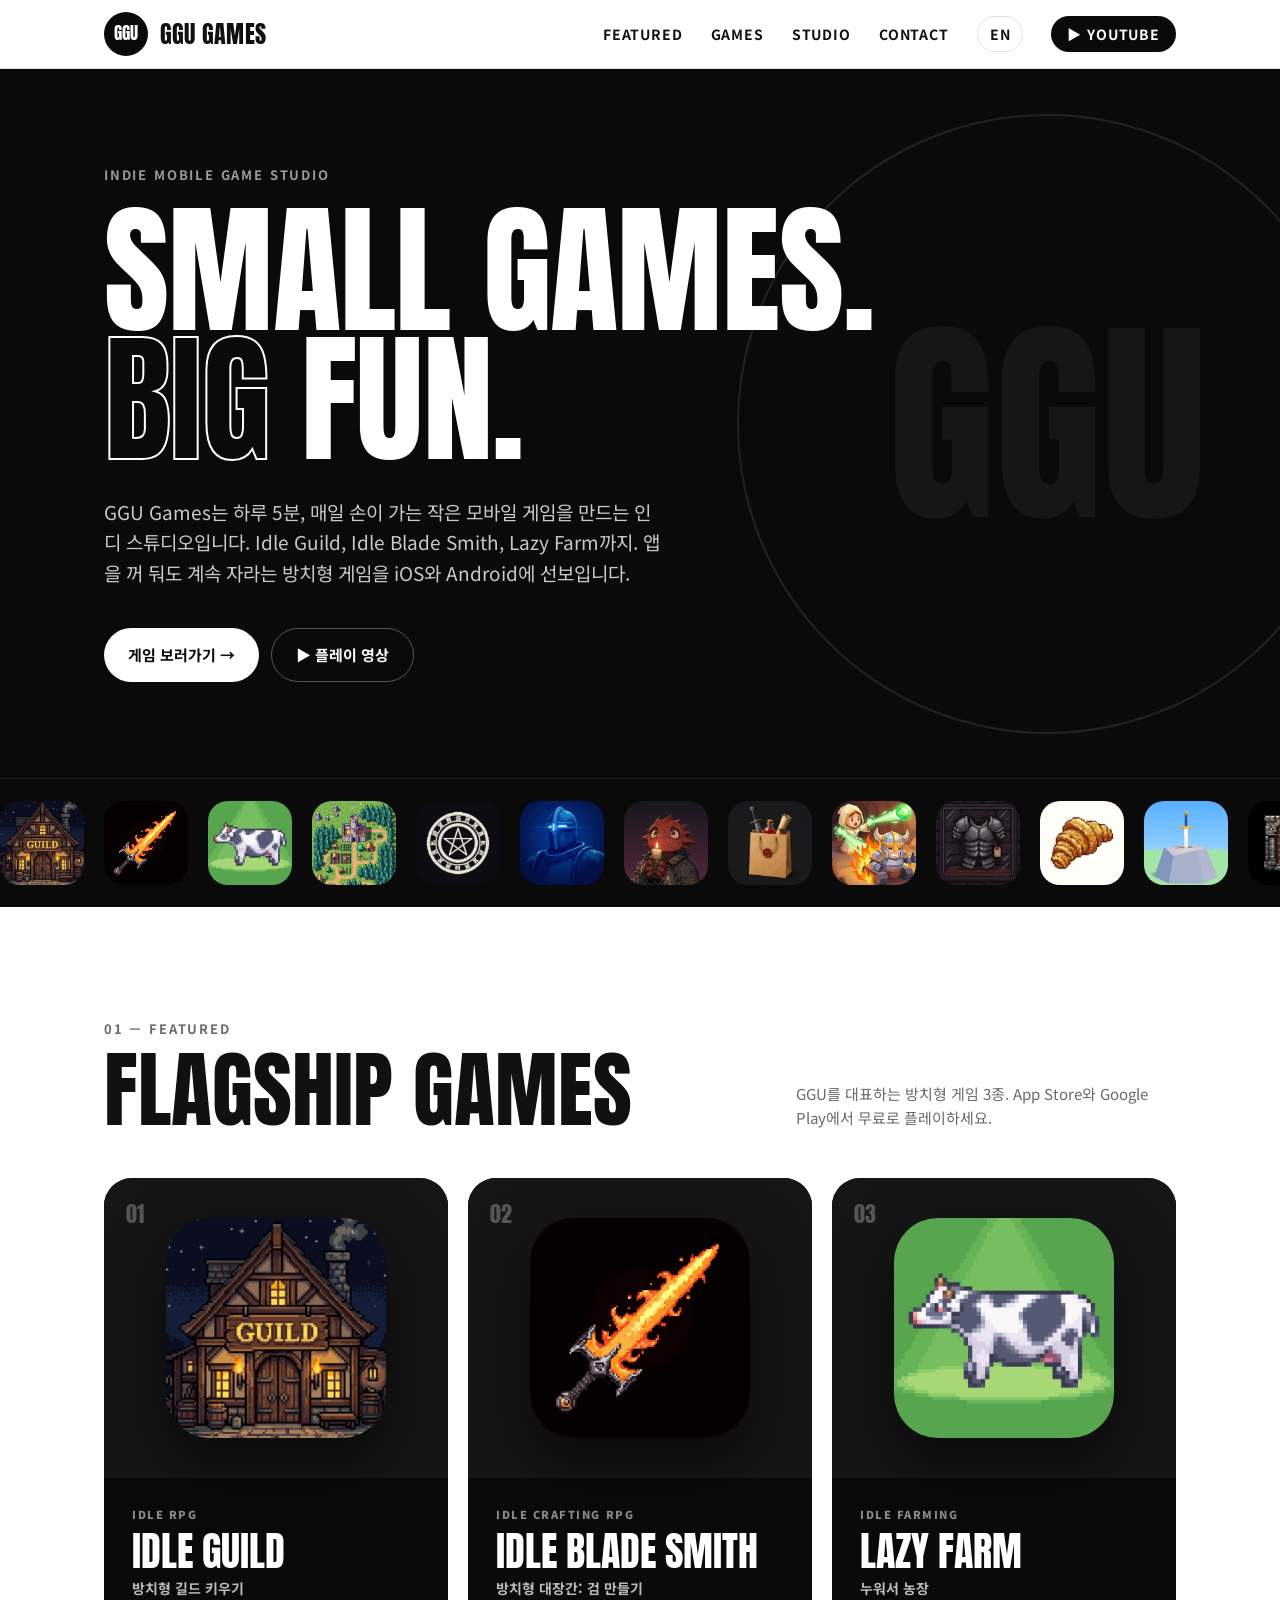
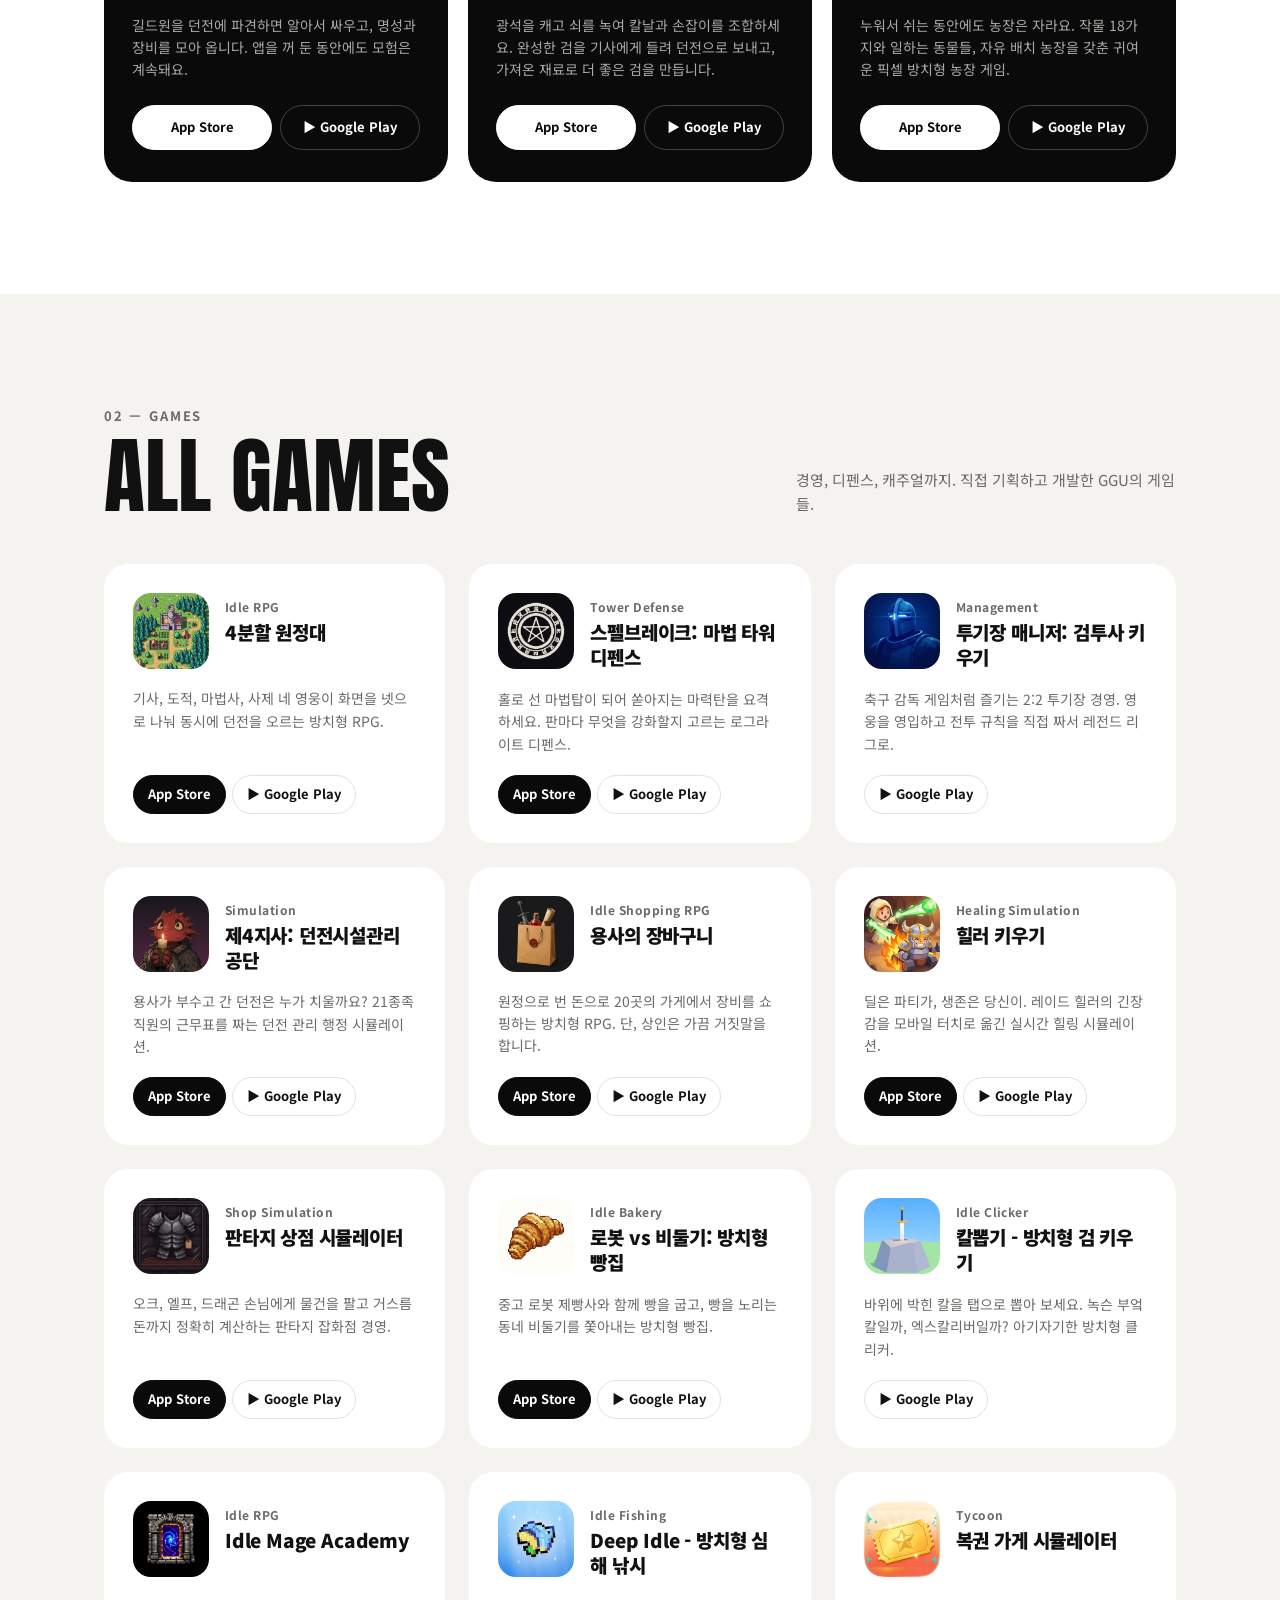
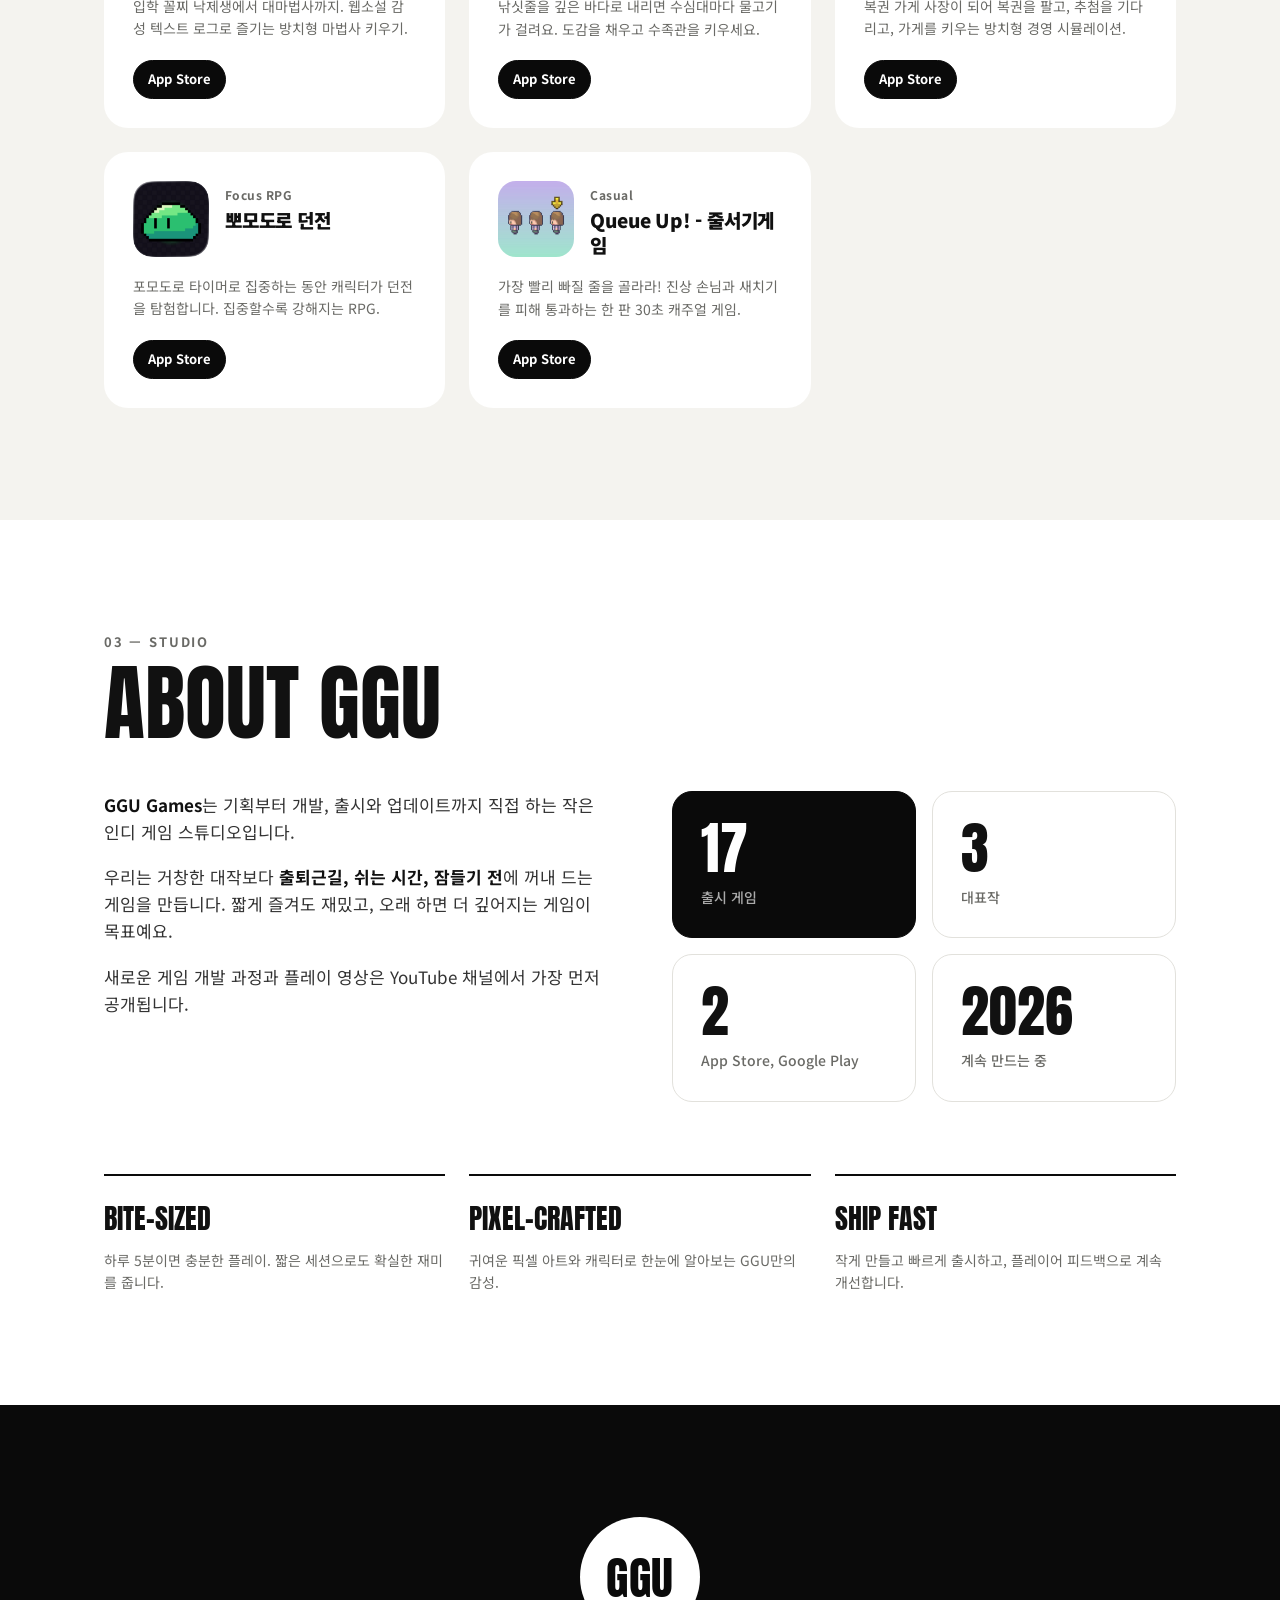
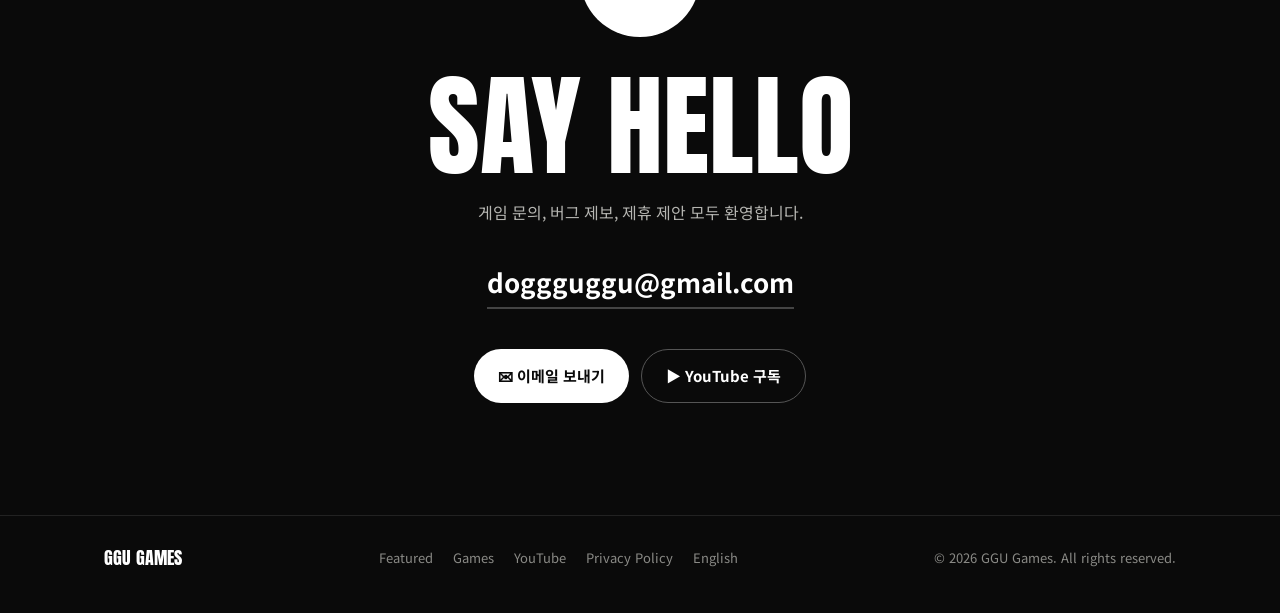
==== commit 990ac66a: "Reword studio copy to drop art-making claims Co-Authored-By: Claude Opus 5.5 <noreply@anthropic.com>" ====
--- a/index.html
+++ b/index.html
@@ -113,7 +113,7 @@
           <p class="sec-num">02 — GAMES</p>
           <h2 class="sec-title">All Games</h2>
         </div>
-        <p class="sec-desc">경영, 디펜스, 캐주얼까지. 직접 기획하고 그리고 만든 GGU의 게임들.</p>
+        <p class="sec-desc">경영, 디펜스, 캐주얼까지. 직접 기획하고 개발한 GGU의 게임들.</p>
       </div>
       <div class="grid">
         <article class="card">
@@ -285,7 +285,7 @@
       </div>
       <div class="studio">
         <div class="studio-text">
-          <p><strong>GGU Games</strong>는 기획부터 아트, 개발, 출시까지 직접 해내는 작은 인디 게임 스튜디오입니다.</p>
+          <p><strong>GGU Games</strong>는 기획부터 개발, 출시와 업데이트까지 직접 하는 작은 인디 게임 스튜디오입니다.</p>
           <p>우리는 거창한 대작보다 <strong>출퇴근길, 쉬는 시간, 잠들기 전</strong>에 꺼내 드는 게임을 만듭니다. 짧게 즐겨도 재밌고, 오래 하면 더 깊어지는 게임이 목표예요.</p>
           <p>새로운 게임 개발 과정과 플레이 영상은 YouTube 채널에서 가장 먼저 공개됩니다.</p>
         </div>
--- a/style.css
+++ b/style.css
@@ -195,7 +195,7 @@
 .card img { width: 76px; height: 76px; border-radius: 18px; object-fit: cover; }
 .card-genre { font-size: 12px; font-weight: 700; color: var(--muted); letter-spacing: .04em; margin-bottom: 4px; white-space: nowrap; overflow: hidden; text-overflow: ellipsis; }
 .card h3 { font-size: 19px; font-weight: 900; letter-spacing: -.01em; line-height: 1.3; }
-.card p { font-size: 14px; color: var(--muted); margin-bottom: 20px; flex: 1; }
+.card > p { font-size: 14px; color: var(--muted); margin-bottom: 20px; flex: 1; }
 .card .store-row { gap: 6px; }
 .card-foot { display: flex; align-items: center; justify-content: space-between; gap: 12px; flex-wrap: wrap; }
 .store-link {
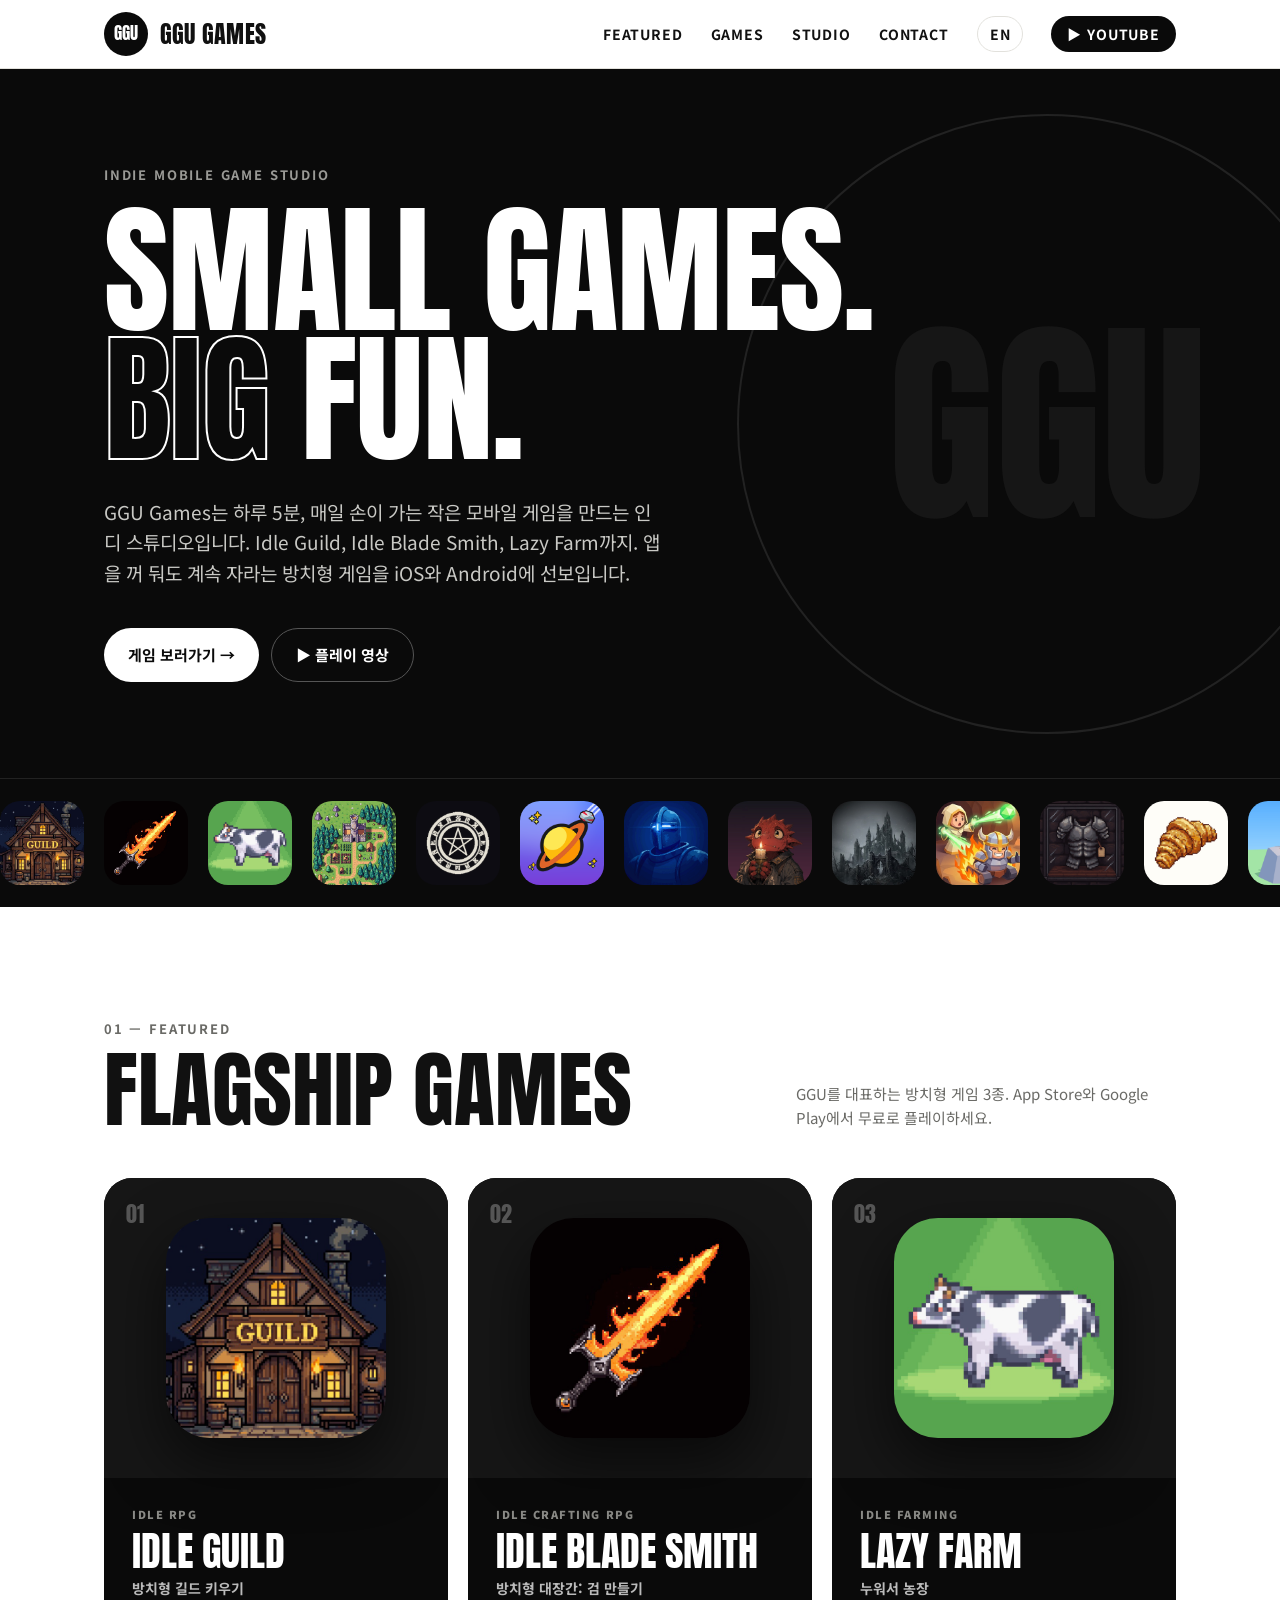
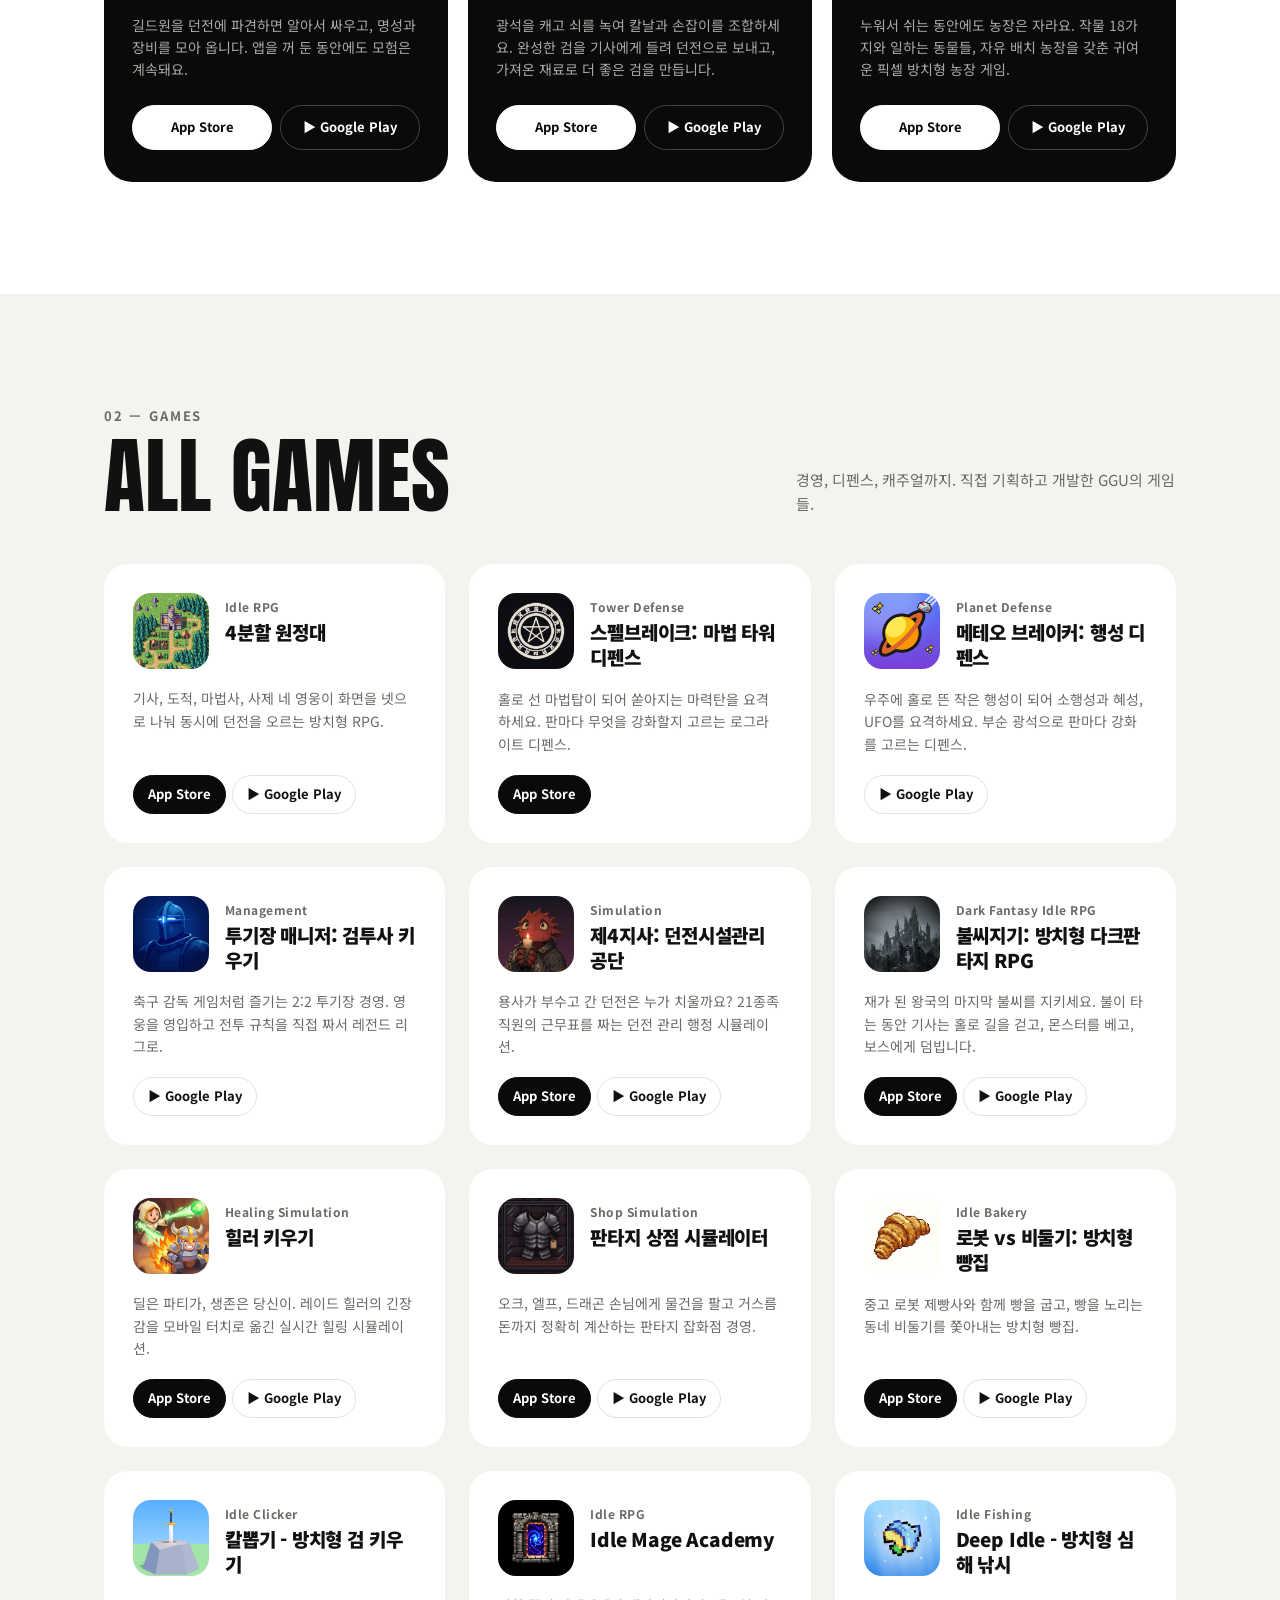
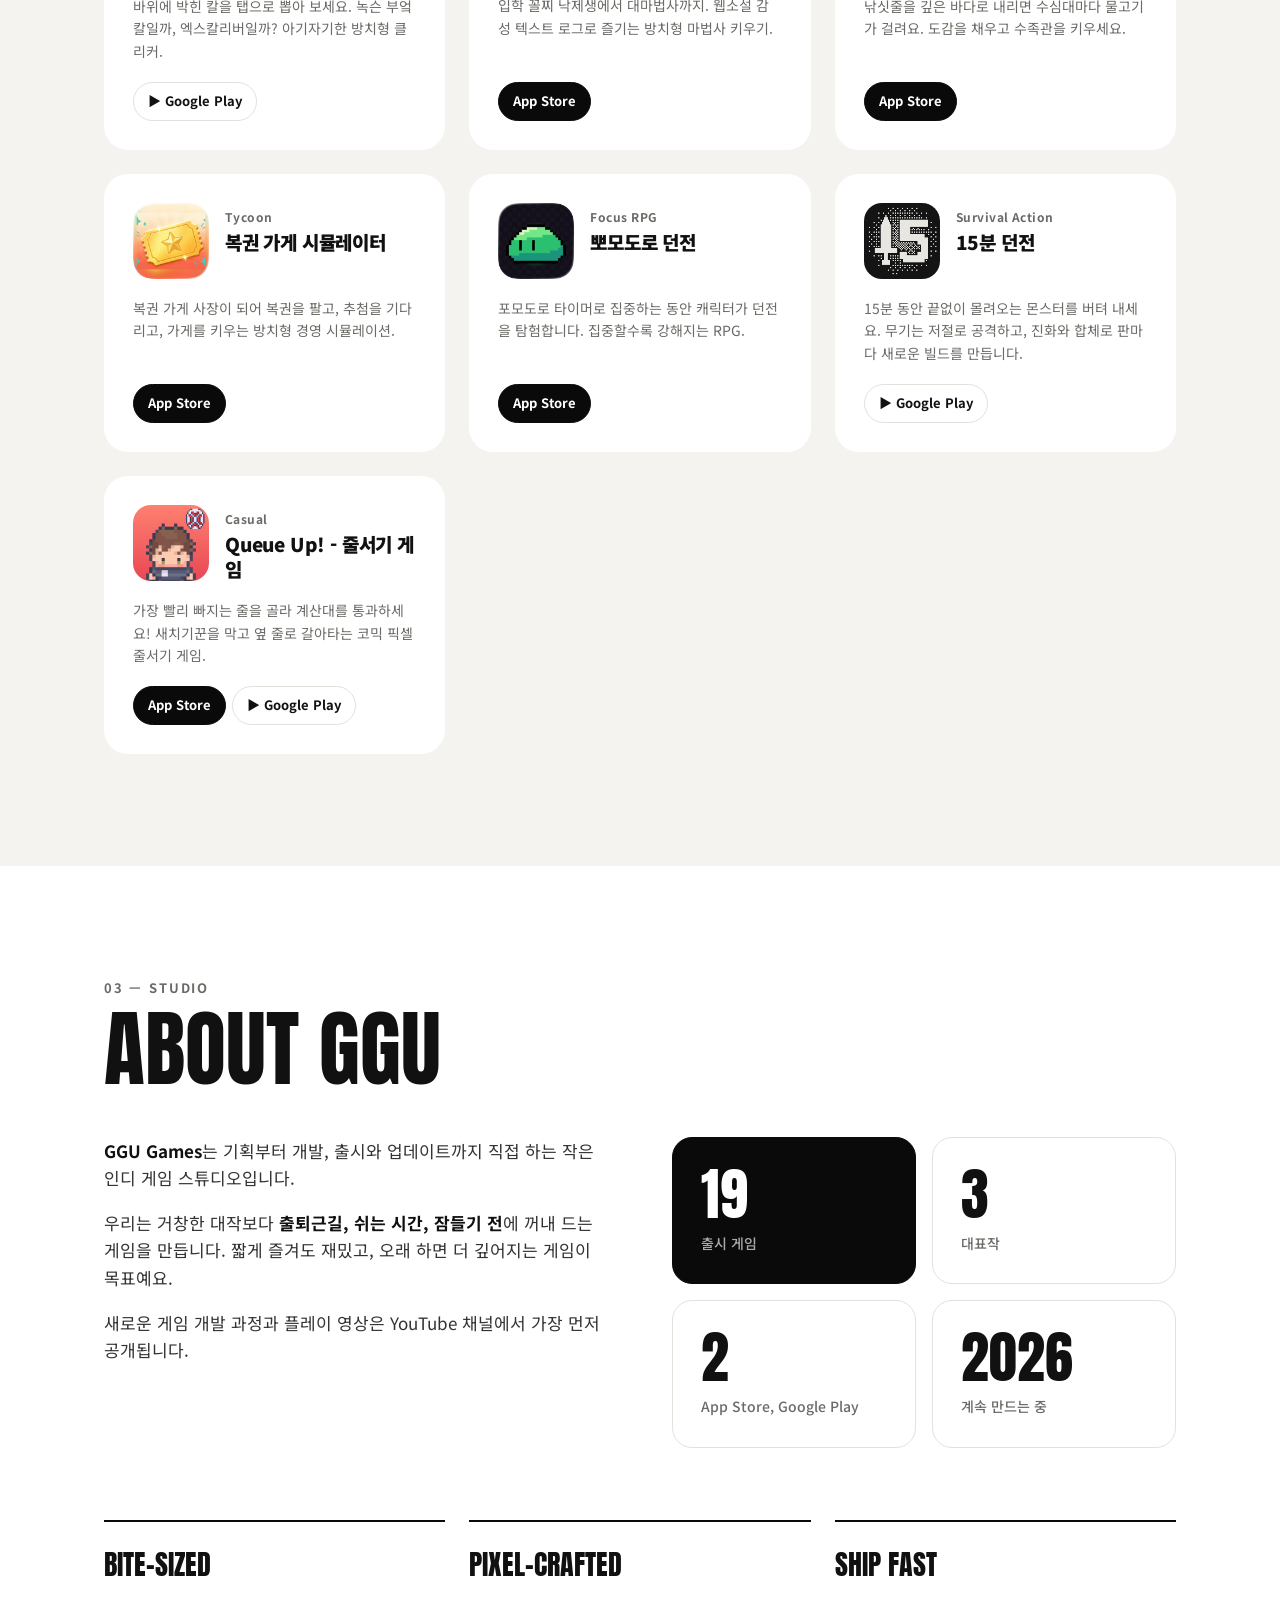
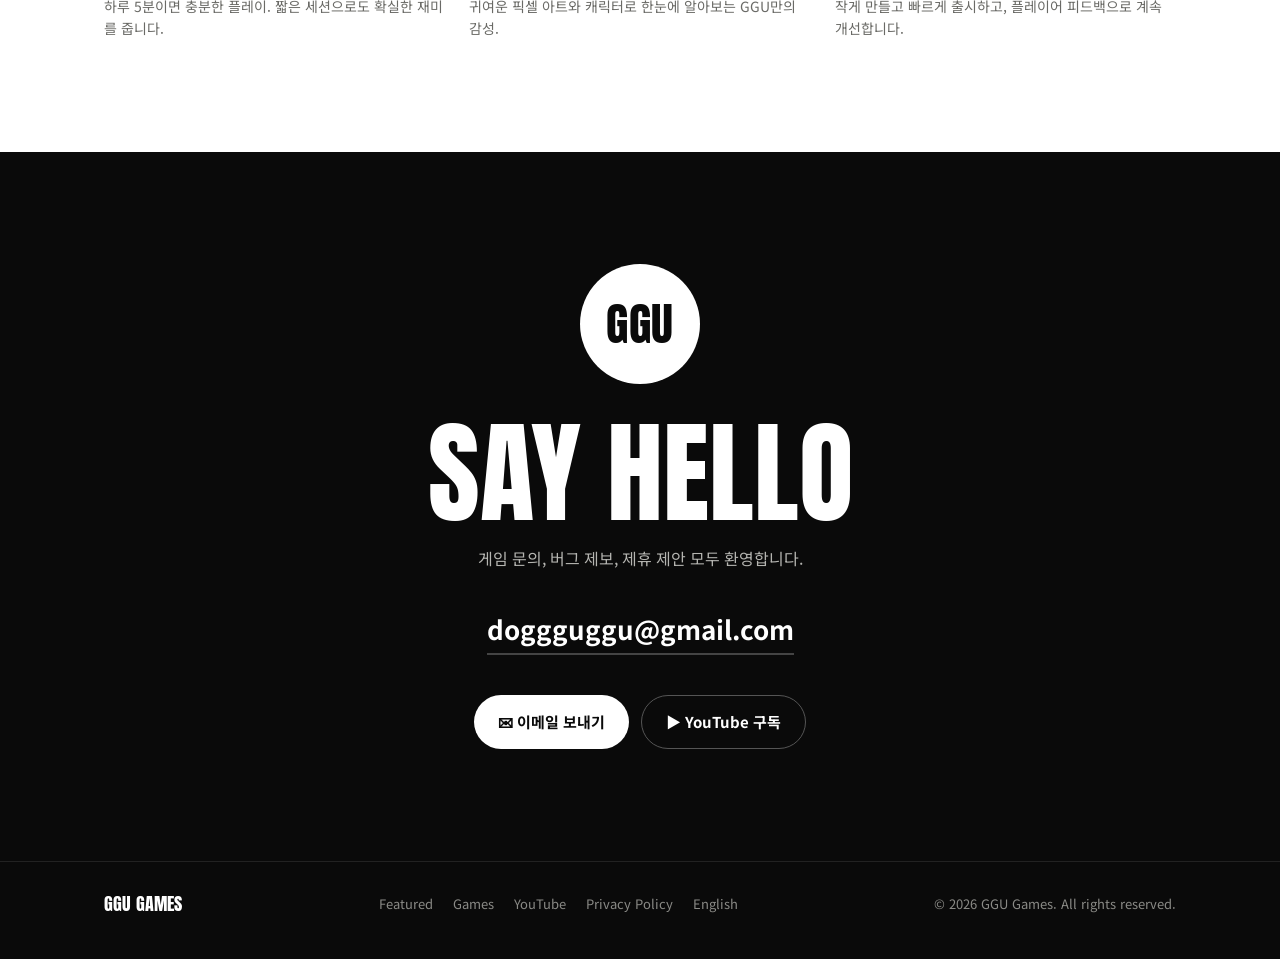
==== commit 4009736b: "Sync games with latest store listings - Hero's Cart renamed to Emberkeeper (new name, icon, copy) - " ====
--- a/index.html
+++ b/index.html
@@ -55,8 +55,8 @@
   <!-- Icon marquee -->
   <div class="marquee" aria-hidden="true">
     <div class="marquee-track">
-      <img src="icons/guild.jpg" alt=""><img src="icons/blade.jpg" alt=""><img src="icons/farm.jpg" alt=""><img src="icons/split.jpg" alt=""><img src="icons/spell.jpg" alt=""><img src="icons/arena.png" alt=""><img src="icons/branch.jpg" alt=""><img src="icons/cart.jpg" alt=""><img src="icons/healer.jpg" alt=""><img src="icons/fantasy.jpg" alt=""><img src="icons/pigeon.jpg" alt=""><img src="icons/sword.png" alt=""><img src="icons/mage.jpg" alt=""><img src="icons/deep.jpg" alt=""><img src="icons/lotto.png" alt=""><img src="icons/pomodoro.png" alt=""><img src="icons/queue.jpg" alt="">
-      <img src="icons/guild.jpg" alt=""><img src="icons/blade.jpg" alt=""><img src="icons/farm.jpg" alt=""><img src="icons/split.jpg" alt=""><img src="icons/spell.jpg" alt=""><img src="icons/arena.png" alt=""><img src="icons/branch.jpg" alt=""><img src="icons/cart.jpg" alt=""><img src="icons/healer.jpg" alt=""><img src="icons/fantasy.jpg" alt=""><img src="icons/pigeon.jpg" alt=""><img src="icons/sword.png" alt=""><img src="icons/mage.jpg" alt=""><img src="icons/deep.jpg" alt=""><img src="icons/lotto.png" alt=""><img src="icons/pomodoro.png" alt=""><img src="icons/queue.jpg" alt="">
+      <img src="icons/guild.jpg" alt=""><img src="icons/blade.jpg" alt=""><img src="icons/farm.jpg" alt=""><img src="icons/split.jpg" alt=""><img src="icons/spell.jpg" alt=""><img src="icons/meteor.png" alt=""><img src="icons/arena.png" alt=""><img src="icons/branch.jpg" alt=""><img src="icons/ember.jpg" alt=""><img src="icons/healer.jpg" alt=""><img src="icons/fantasy.jpg" alt=""><img src="icons/pigeon.jpg" alt=""><img src="icons/sword.png" alt=""><img src="icons/mage.jpg" alt=""><img src="icons/deep.jpg" alt=""><img src="icons/lotto.png" alt=""><img src="icons/pomodoro.png" alt=""><img src="icons/dungeon15.png" alt=""><img src="icons/queue.jpg" alt="">
+      <img src="icons/guild.jpg" alt=""><img src="icons/blade.jpg" alt=""><img src="icons/farm.jpg" alt=""><img src="icons/split.jpg" alt=""><img src="icons/spell.jpg" alt=""><img src="icons/meteor.png" alt=""><img src="icons/arena.png" alt=""><img src="icons/branch.jpg" alt=""><img src="icons/ember.jpg" alt=""><img src="icons/healer.jpg" alt=""><img src="icons/fantasy.jpg" alt=""><img src="icons/pigeon.jpg" alt=""><img src="icons/sword.png" alt=""><img src="icons/mage.jpg" alt=""><img src="icons/deep.jpg" alt=""><img src="icons/lotto.png" alt=""><img src="icons/pomodoro.png" alt=""><img src="icons/dungeon15.png" alt=""><img src="icons/queue.jpg" alt="">
     </div>
   </div>
 
@@ -136,7 +136,18 @@
             </div>
           </div>
           <p>홀로 선 마법탑이 되어 쏟아지는 마력탄을 요격하세요. 판마다 무엇을 강화할지 고르는 로그라이트 디펜스.</p>
-          <div class="store-row"><a class="store-link ios" href="https://apps.apple.com/kr/app/id6813854627" target="_blank" rel="noopener"> App Store</a><a class="store-link play" href="https://play.google.com/store/apps/details?id=com.spell.tower&amp;hl=ko" target="_blank" rel="noopener">▶ Google Play</a></div>
+          <div class="store-row"><a class="store-link ios" href="https://apps.apple.com/kr/app/id6813854627" target="_blank" rel="noopener"> App Store</a></div>
+        </article>
+        <article class="card">
+          <div class="card-top">
+            <img src="icons/meteor.png" alt="메테오 브레이커: 행성 디펜스 아이콘" loading="lazy">
+            <div>
+              <p class="card-genre">Planet Defense</p>
+              <h3>메테오 브레이커: 행성 디펜스</h3>
+            </div>
+          </div>
+          <p>우주에 홀로 뜬 작은 행성이 되어 소행성과 혜성, UFO를 요격하세요. 부순 광석으로 판마다 강화를 고르는 디펜스.</p>
+          <div class="store-row"><a class="store-link play" href="https://play.google.com/store/apps/details?id=com.spell.tower&amp;hl=ko" target="_blank" rel="noopener">▶ Google Play</a></div>
         </article>
         <article class="card">
           <div class="card-top">
@@ -162,13 +173,13 @@
         </article>
         <article class="card">
           <div class="card-top">
-            <img src="icons/cart.jpg" alt="용사의 장바구니 아이콘" loading="lazy">
-            <div>
-              <p class="card-genre">Idle Shopping RPG</p>
-              <h3>용사의 장바구니</h3>
-            </div>
-          </div>
-          <p>원정으로 번 돈으로 20곳의 가게에서 장비를 쇼핑하는 방치형 RPG. 단, 상인은 가끔 거짓말을 합니다.</p>
+            <img src="icons/ember.jpg" alt="불씨지기: 방치형 다크판타지 RPG 아이콘" loading="lazy">
+            <div>
+              <p class="card-genre">Dark Fantasy Idle RPG</p>
+              <h3>불씨지기: 방치형 다크판타지 RPG</h3>
+            </div>
+          </div>
+          <p>재가 된 왕국의 마지막 불씨를 지키세요. 불이 타는 동안 기사는 홀로 길을 걷고, 몬스터를 베고, 보스에게 덤빕니다.</p>
           <div class="store-row"><a class="store-link ios" href="https://apps.apple.com/kr/app/id6799284115" target="_blank" rel="noopener"> App Store</a><a class="store-link play" href="https://play.google.com/store/apps/details?id=com.hero.cart&amp;hl=ko" target="_blank" rel="noopener">▶ Google Play</a></div>
         </article>
         <article class="card">
@@ -261,14 +272,25 @@
         </article>
         <article class="card">
           <div class="card-top">
-            <img src="icons/queue.jpg" alt="Queue Up! - 줄서기게임 아이콘" loading="lazy">
+            <img src="icons/dungeon15.png" alt="15분 던전 아이콘" loading="lazy">
+            <div>
+              <p class="card-genre">Survival Action</p>
+              <h3>15분 던전</h3>
+            </div>
+          </div>
+          <p>15분 동안 끝없이 몰려오는 몬스터를 버텨 내세요. 무기는 저절로 공격하고, 진화와 합체로 판마다 새로운 빌드를 만듭니다.</p>
+          <div class="store-row"><a class="store-link play" href="https://play.google.com/store/apps/details?id=com.pomodoro.dungeon&amp;hl=ko" target="_blank" rel="noopener">▶ Google Play</a></div>
+        </article>
+        <article class="card">
+          <div class="card-top">
+            <img src="icons/queue.jpg" alt="Queue Up! - 줄서기 게임 아이콘" loading="lazy">
             <div>
               <p class="card-genre">Casual</p>
-              <h3>Queue Up! - 줄서기게임</h3>
-            </div>
-          </div>
-          <p>가장 빨리 빠질 줄을 골라라! 진상 손님과 새치기를 피해 통과하는 한 판 30초 캐주얼 게임.</p>
-          <div class="store-row"><a class="store-link ios" href="https://apps.apple.com/kr/app/id6776687466" target="_blank" rel="noopener"> App Store</a></div>
+              <h3>Queue Up! - 줄서기 게임</h3>
+            </div>
+          </div>
+          <p>가장 빨리 빠지는 줄을 골라 계산대를 통과하세요! 새치기꾼을 막고 옆 줄로 갈아타는 코믹 픽셀 줄서기 게임.</p>
+          <div class="store-row"><a class="store-link ios" href="https://apps.apple.com/kr/app/id6776687466" target="_blank" rel="noopener"> App Store</a><a class="store-link play" href="https://play.google.com/store/apps/details?id=com.queue.up&amp;hl=ko" target="_blank" rel="noopener">▶ Google Play</a></div>
         </article>
       </div>
     </div>
@@ -290,7 +312,7 @@
           <p>새로운 게임 개발 과정과 플레이 영상은 YouTube 채널에서 가장 먼저 공개됩니다.</p>
         </div>
         <div class="stats">
-          <div class="stat dark"><b>17</b><span>출시 게임</span></div>
+          <div class="stat dark"><b>19</b><span>출시 게임</span></div>
           <div class="stat"><b>3</b><span>대표작</span></div>
           <div class="stat"><b>2</b><span>App Store, Google Play</span></div>
           <div class="stat"><b>2026</b><span>계속 만드는 중</span></div>
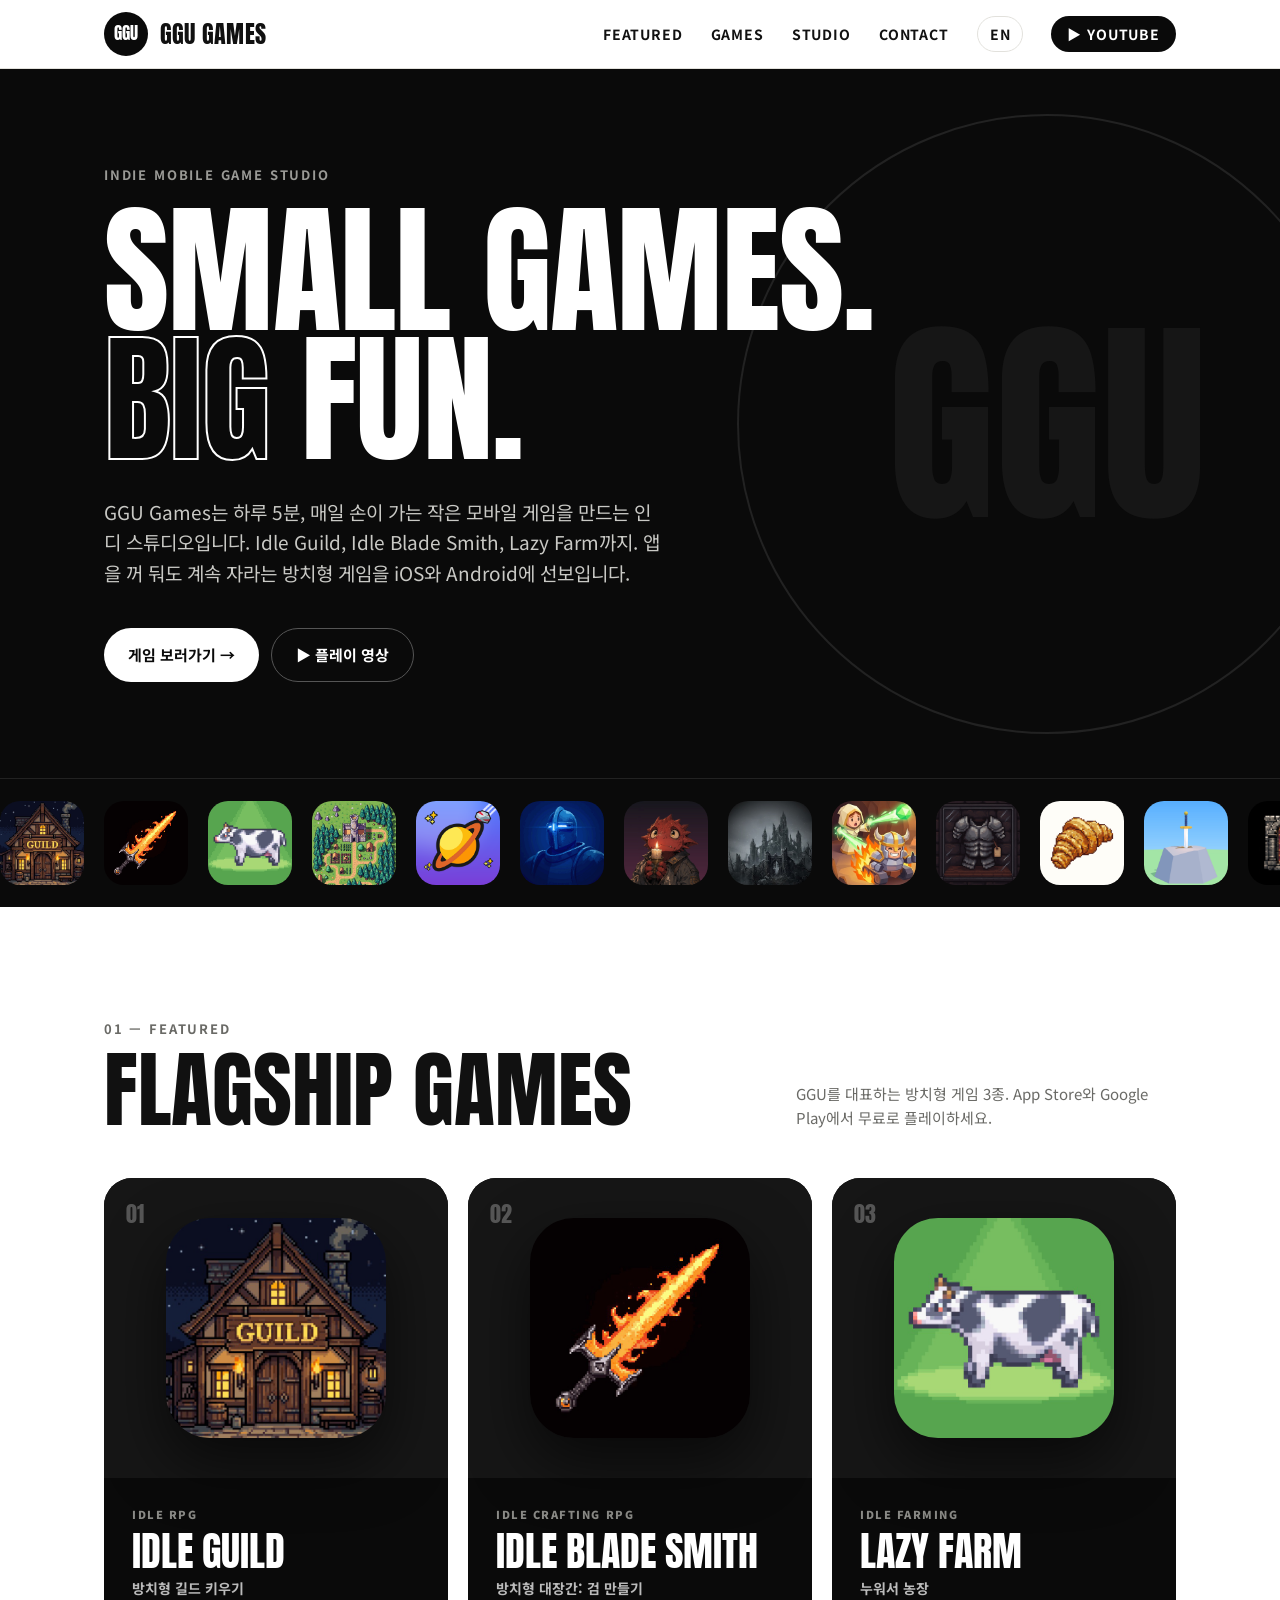
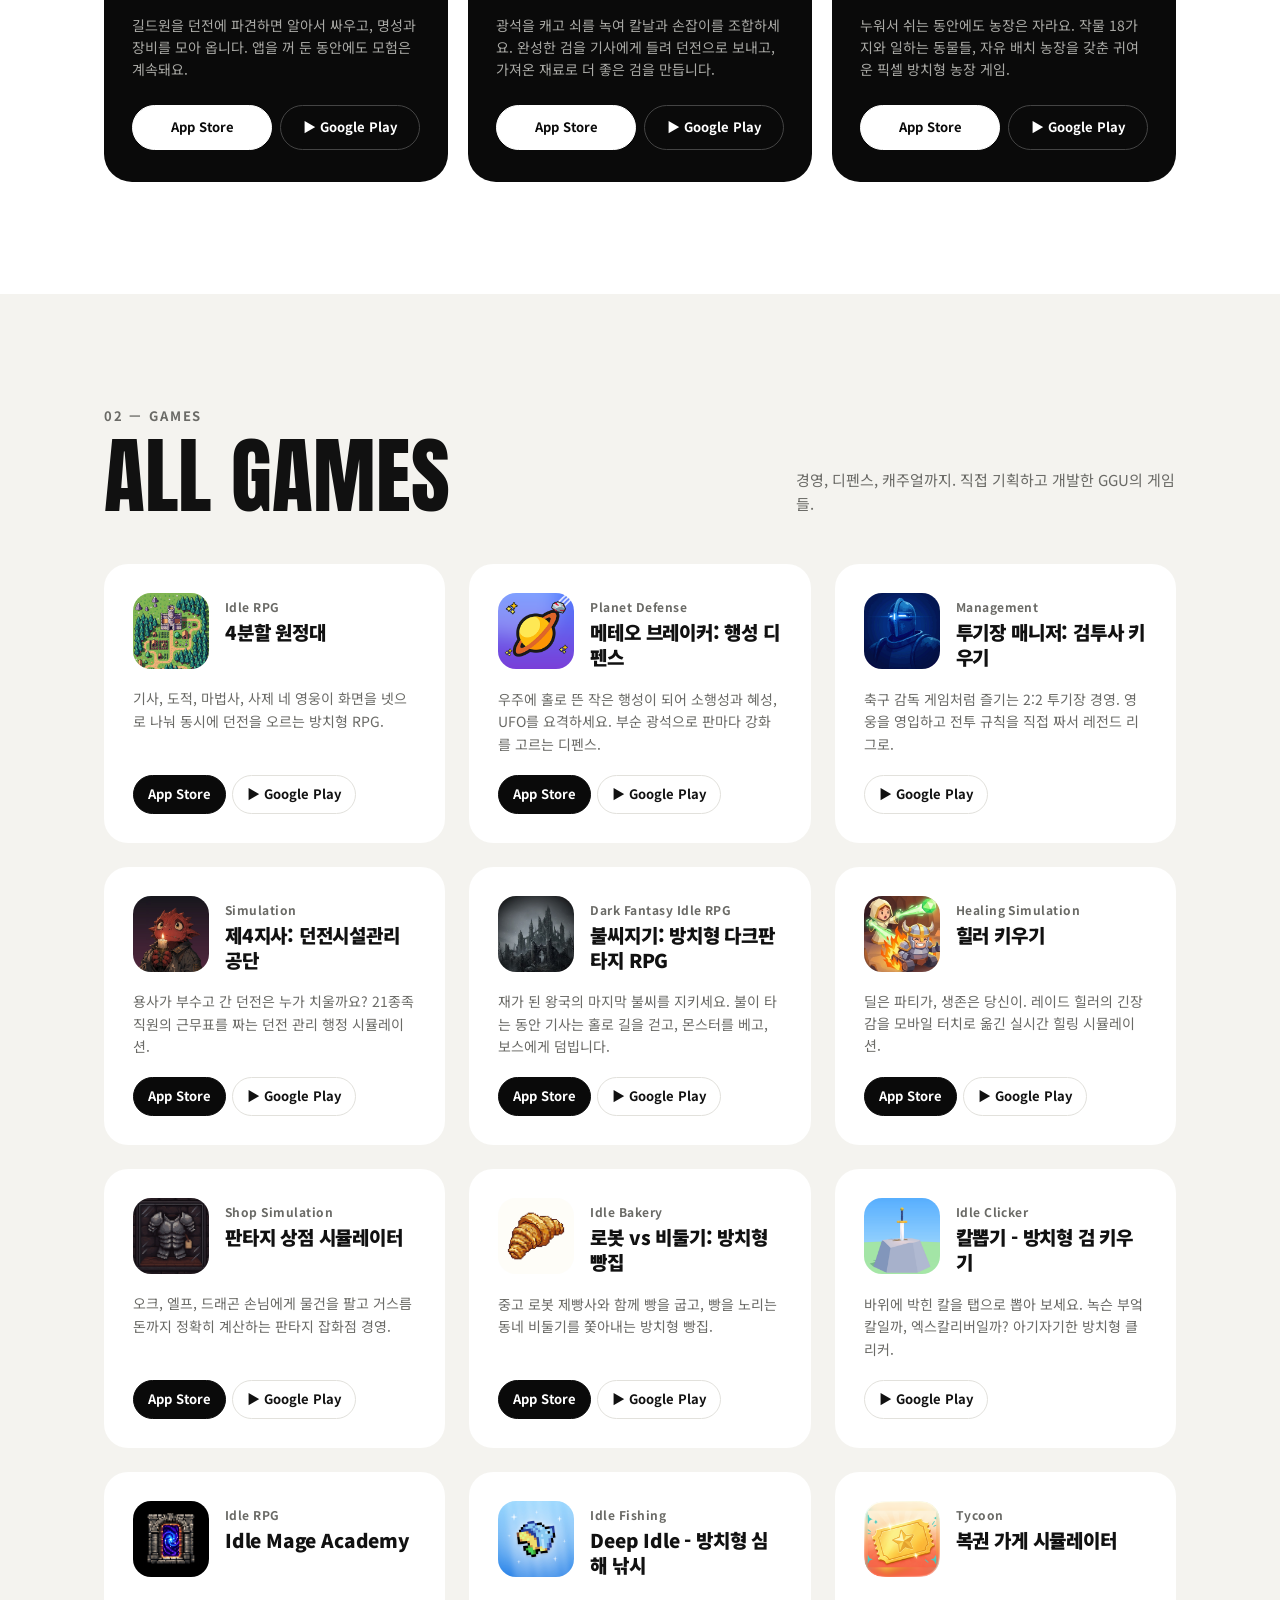
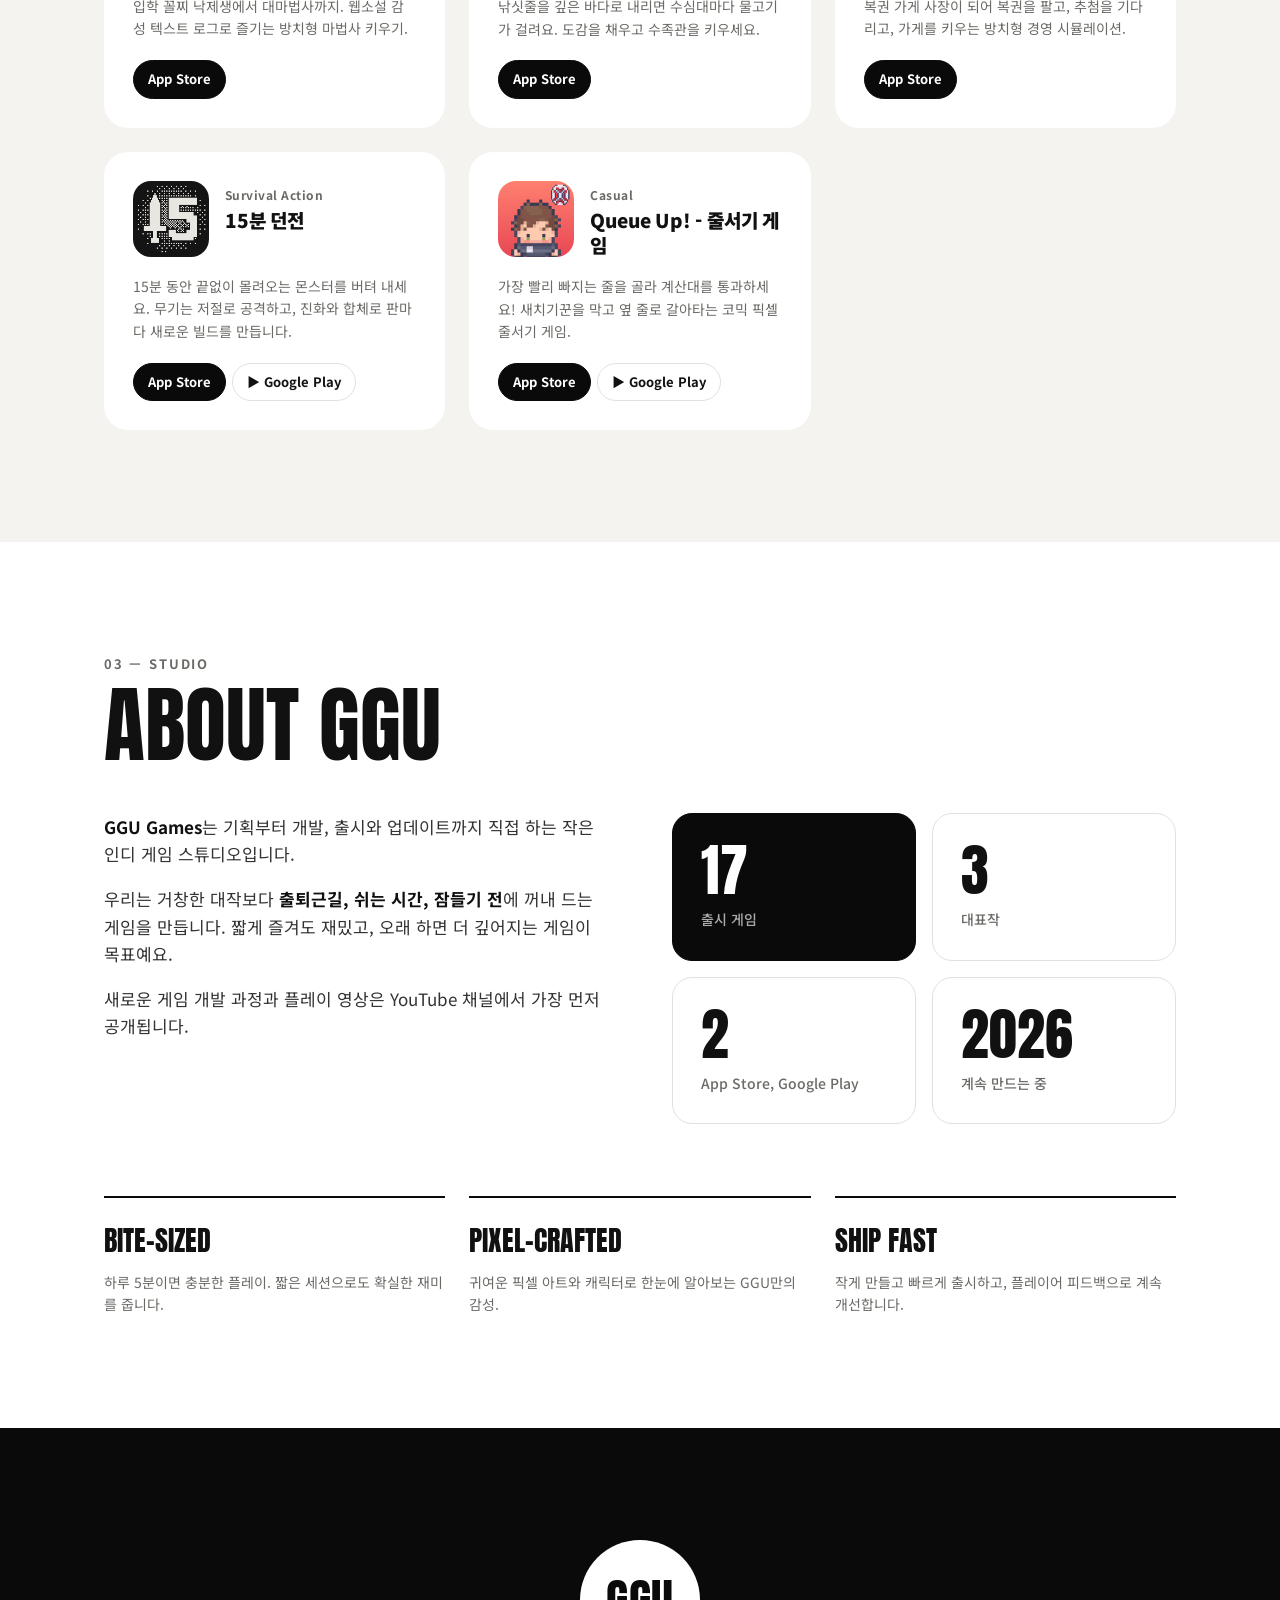
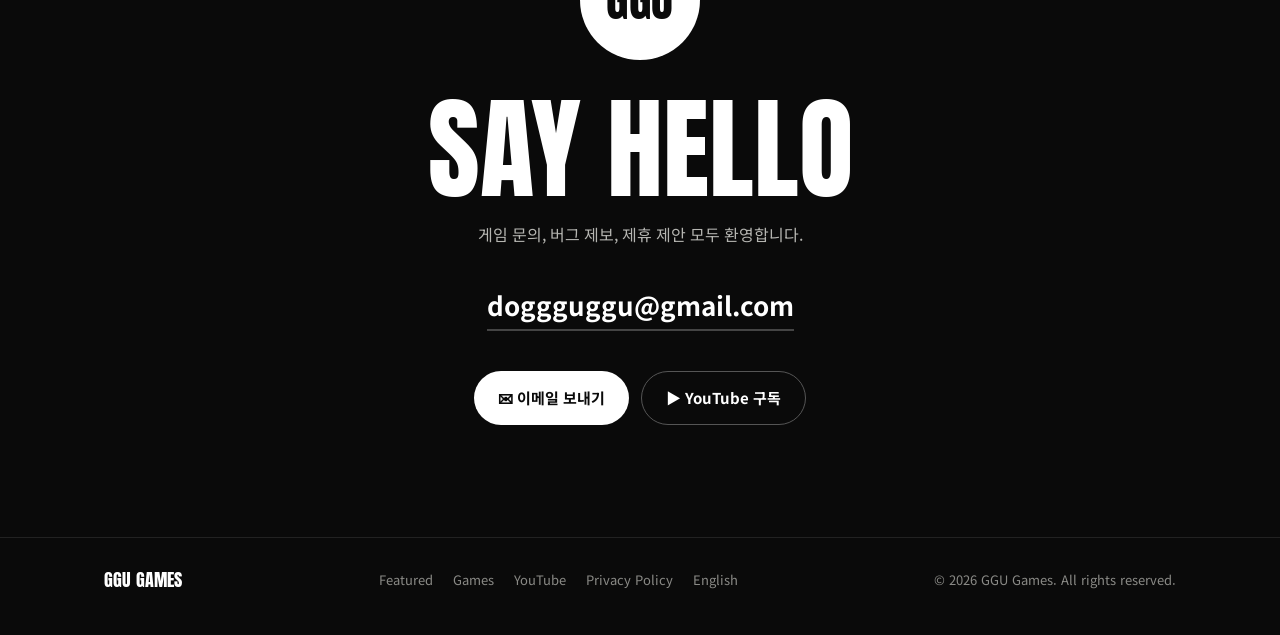
==== commit 4f0f7c80: "Merge Spellbreak into Meteor Breaker and Pomodoro Dungeon into 15-Minute Dungeon Co-Authored-By: Cla" ====
--- a/index.html
+++ b/index.html
@@ -55,8 +55,8 @@
   <!-- Icon marquee -->
   <div class="marquee" aria-hidden="true">
     <div class="marquee-track">
-      <img src="icons/guild.jpg" alt=""><img src="icons/blade.jpg" alt=""><img src="icons/farm.jpg" alt=""><img src="icons/split.jpg" alt=""><img src="icons/spell.jpg" alt=""><img src="icons/meteor.png" alt=""><img src="icons/arena.png" alt=""><img src="icons/branch.jpg" alt=""><img src="icons/ember.jpg" alt=""><img src="icons/healer.jpg" alt=""><img src="icons/fantasy.jpg" alt=""><img src="icons/pigeon.jpg" alt=""><img src="icons/sword.png" alt=""><img src="icons/mage.jpg" alt=""><img src="icons/deep.jpg" alt=""><img src="icons/lotto.png" alt=""><img src="icons/pomodoro.png" alt=""><img src="icons/dungeon15.png" alt=""><img src="icons/queue.jpg" alt="">
-      <img src="icons/guild.jpg" alt=""><img src="icons/blade.jpg" alt=""><img src="icons/farm.jpg" alt=""><img src="icons/split.jpg" alt=""><img src="icons/spell.jpg" alt=""><img src="icons/meteor.png" alt=""><img src="icons/arena.png" alt=""><img src="icons/branch.jpg" alt=""><img src="icons/ember.jpg" alt=""><img src="icons/healer.jpg" alt=""><img src="icons/fantasy.jpg" alt=""><img src="icons/pigeon.jpg" alt=""><img src="icons/sword.png" alt=""><img src="icons/mage.jpg" alt=""><img src="icons/deep.jpg" alt=""><img src="icons/lotto.png" alt=""><img src="icons/pomodoro.png" alt=""><img src="icons/dungeon15.png" alt=""><img src="icons/queue.jpg" alt="">
+      <img src="icons/guild.jpg" alt=""><img src="icons/blade.jpg" alt=""><img src="icons/farm.jpg" alt=""><img src="icons/split.jpg" alt=""><img src="icons/meteor.png" alt=""><img src="icons/arena.png" alt=""><img src="icons/branch.jpg" alt=""><img src="icons/ember.jpg" alt=""><img src="icons/healer.jpg" alt=""><img src="icons/fantasy.jpg" alt=""><img src="icons/pigeon.jpg" alt=""><img src="icons/sword.png" alt=""><img src="icons/mage.jpg" alt=""><img src="icons/deep.jpg" alt=""><img src="icons/lotto.png" alt=""><img src="icons/dungeon15.png" alt=""><img src="icons/queue.jpg" alt="">
+      <img src="icons/guild.jpg" alt=""><img src="icons/blade.jpg" alt=""><img src="icons/farm.jpg" alt=""><img src="icons/split.jpg" alt=""><img src="icons/meteor.png" alt=""><img src="icons/arena.png" alt=""><img src="icons/branch.jpg" alt=""><img src="icons/ember.jpg" alt=""><img src="icons/healer.jpg" alt=""><img src="icons/fantasy.jpg" alt=""><img src="icons/pigeon.jpg" alt=""><img src="icons/sword.png" alt=""><img src="icons/mage.jpg" alt=""><img src="icons/deep.jpg" alt=""><img src="icons/lotto.png" alt=""><img src="icons/dungeon15.png" alt=""><img src="icons/queue.jpg" alt="">
     </div>
   </div>
 
@@ -129,17 +129,6 @@
         </article>
         <article class="card">
           <div class="card-top">
-            <img src="icons/spell.jpg" alt="스펠브레이크: 마법 타워 디펜스 아이콘" loading="lazy">
-            <div>
-              <p class="card-genre">Tower Defense</p>
-              <h3>스펠브레이크: 마법 타워 디펜스</h3>
-            </div>
-          </div>
-          <p>홀로 선 마법탑이 되어 쏟아지는 마력탄을 요격하세요. 판마다 무엇을 강화할지 고르는 로그라이트 디펜스.</p>
-          <div class="store-row"><a class="store-link ios" href="https://apps.apple.com/kr/app/id6813854627" target="_blank" rel="noopener"> App Store</a></div>
-        </article>
-        <article class="card">
-          <div class="card-top">
             <img src="icons/meteor.png" alt="메테오 브레이커: 행성 디펜스 아이콘" loading="lazy">
             <div>
               <p class="card-genre">Planet Defense</p>
@@ -147,7 +136,7 @@
             </div>
           </div>
           <p>우주에 홀로 뜬 작은 행성이 되어 소행성과 혜성, UFO를 요격하세요. 부순 광석으로 판마다 강화를 고르는 디펜스.</p>
-          <div class="store-row"><a class="store-link play" href="https://play.google.com/store/apps/details?id=com.spell.tower&amp;hl=ko" target="_blank" rel="noopener">▶ Google Play</a></div>
+          <div class="store-row"><a class="store-link ios" href="https://apps.apple.com/kr/app/id6813854627" target="_blank" rel="noopener"> App Store</a><a class="store-link play" href="https://play.google.com/store/apps/details?id=com.spell.tower&amp;hl=ko" target="_blank" rel="noopener">▶ Google Play</a></div>
         </article>
         <article class="card">
           <div class="card-top">
@@ -261,17 +250,6 @@
         </article>
         <article class="card">
           <div class="card-top">
-            <img src="icons/pomodoro.png" alt="뽀모도로 던전 아이콘" loading="lazy">
-            <div>
-              <p class="card-genre">Focus RPG</p>
-              <h3>뽀모도로 던전</h3>
-            </div>
-          </div>
-          <p>포모도로 타이머로 집중하는 동안 캐릭터가 던전을 탐험합니다. 집중할수록 강해지는 RPG.</p>
-          <div class="store-row"><a class="store-link ios" href="https://apps.apple.com/kr/app/id6772534621" target="_blank" rel="noopener"> App Store</a></div>
-        </article>
-        <article class="card">
-          <div class="card-top">
             <img src="icons/dungeon15.png" alt="15분 던전 아이콘" loading="lazy">
             <div>
               <p class="card-genre">Survival Action</p>
@@ -279,7 +257,7 @@
             </div>
           </div>
           <p>15분 동안 끝없이 몰려오는 몬스터를 버텨 내세요. 무기는 저절로 공격하고, 진화와 합체로 판마다 새로운 빌드를 만듭니다.</p>
-          <div class="store-row"><a class="store-link play" href="https://play.google.com/store/apps/details?id=com.pomodoro.dungeon&amp;hl=ko" target="_blank" rel="noopener">▶ Google Play</a></div>
+          <div class="store-row"><a class="store-link ios" href="https://apps.apple.com/kr/app/id6772534621" target="_blank" rel="noopener"> App Store</a><a class="store-link play" href="https://play.google.com/store/apps/details?id=com.pomodoro.dungeon&amp;hl=ko" target="_blank" rel="noopener">▶ Google Play</a></div>
         </article>
         <article class="card">
           <div class="card-top">
@@ -312,7 +290,7 @@
           <p>새로운 게임 개발 과정과 플레이 영상은 YouTube 채널에서 가장 먼저 공개됩니다.</p>
         </div>
         <div class="stats">
-          <div class="stat dark"><b>19</b><span>출시 게임</span></div>
+          <div class="stat dark"><b>17</b><span>출시 게임</span></div>
           <div class="stat"><b>3</b><span>대표작</span></div>
           <div class="stat"><b>2</b><span>App Store, Google Play</span></div>
           <div class="stat"><b>2026</b><span>계속 만드는 중</span></div>
